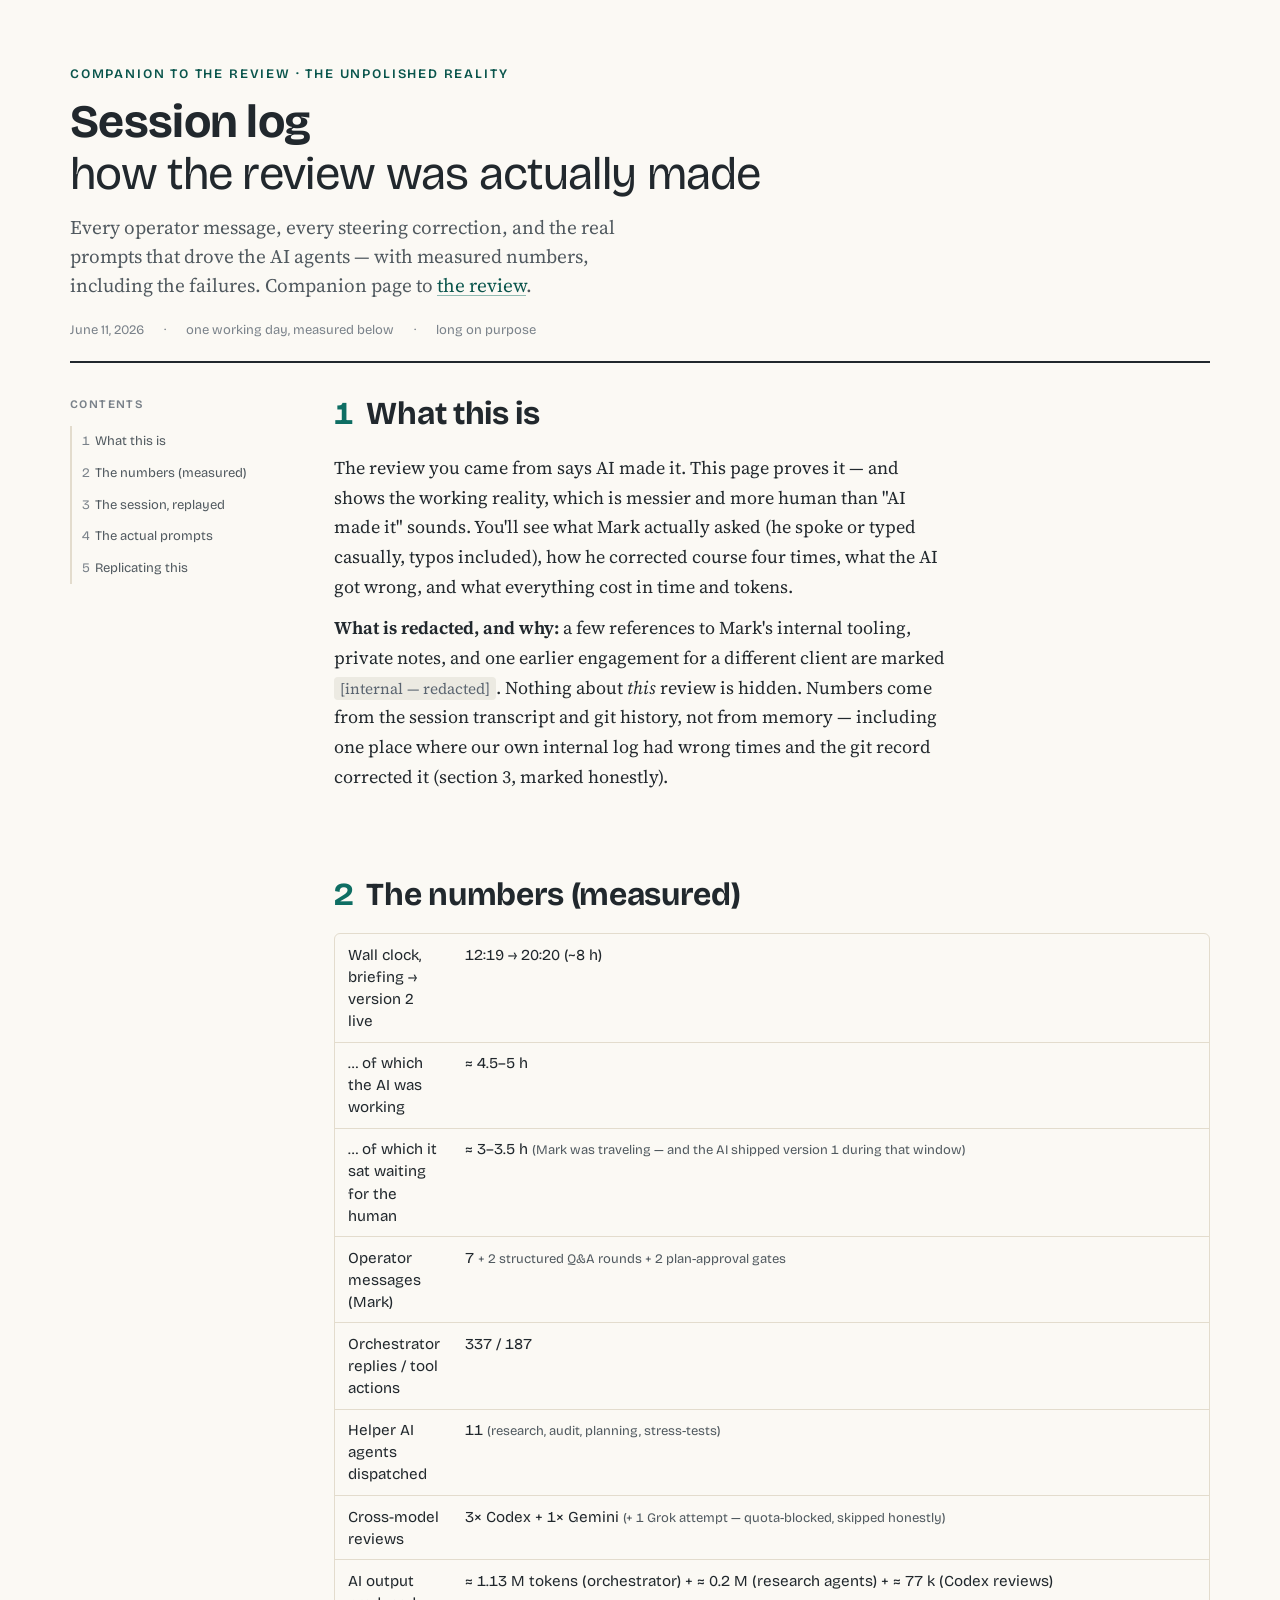
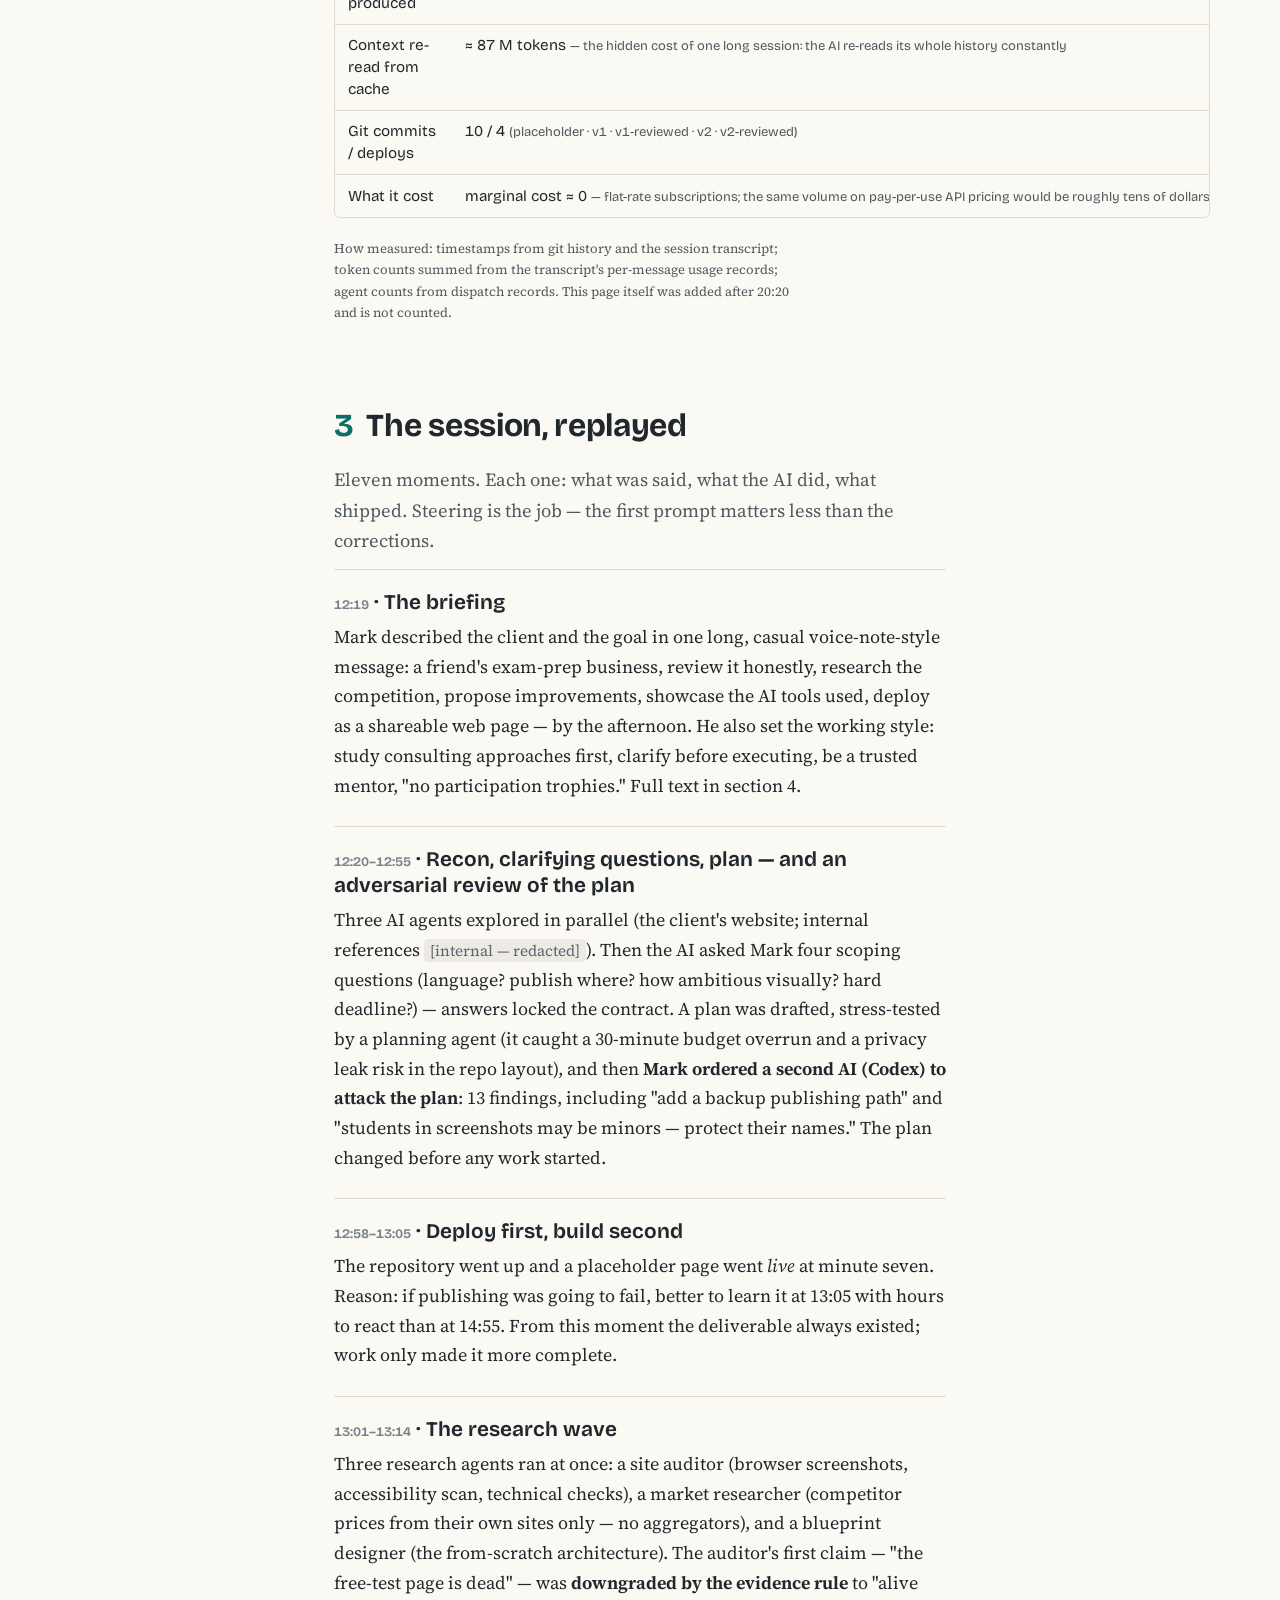
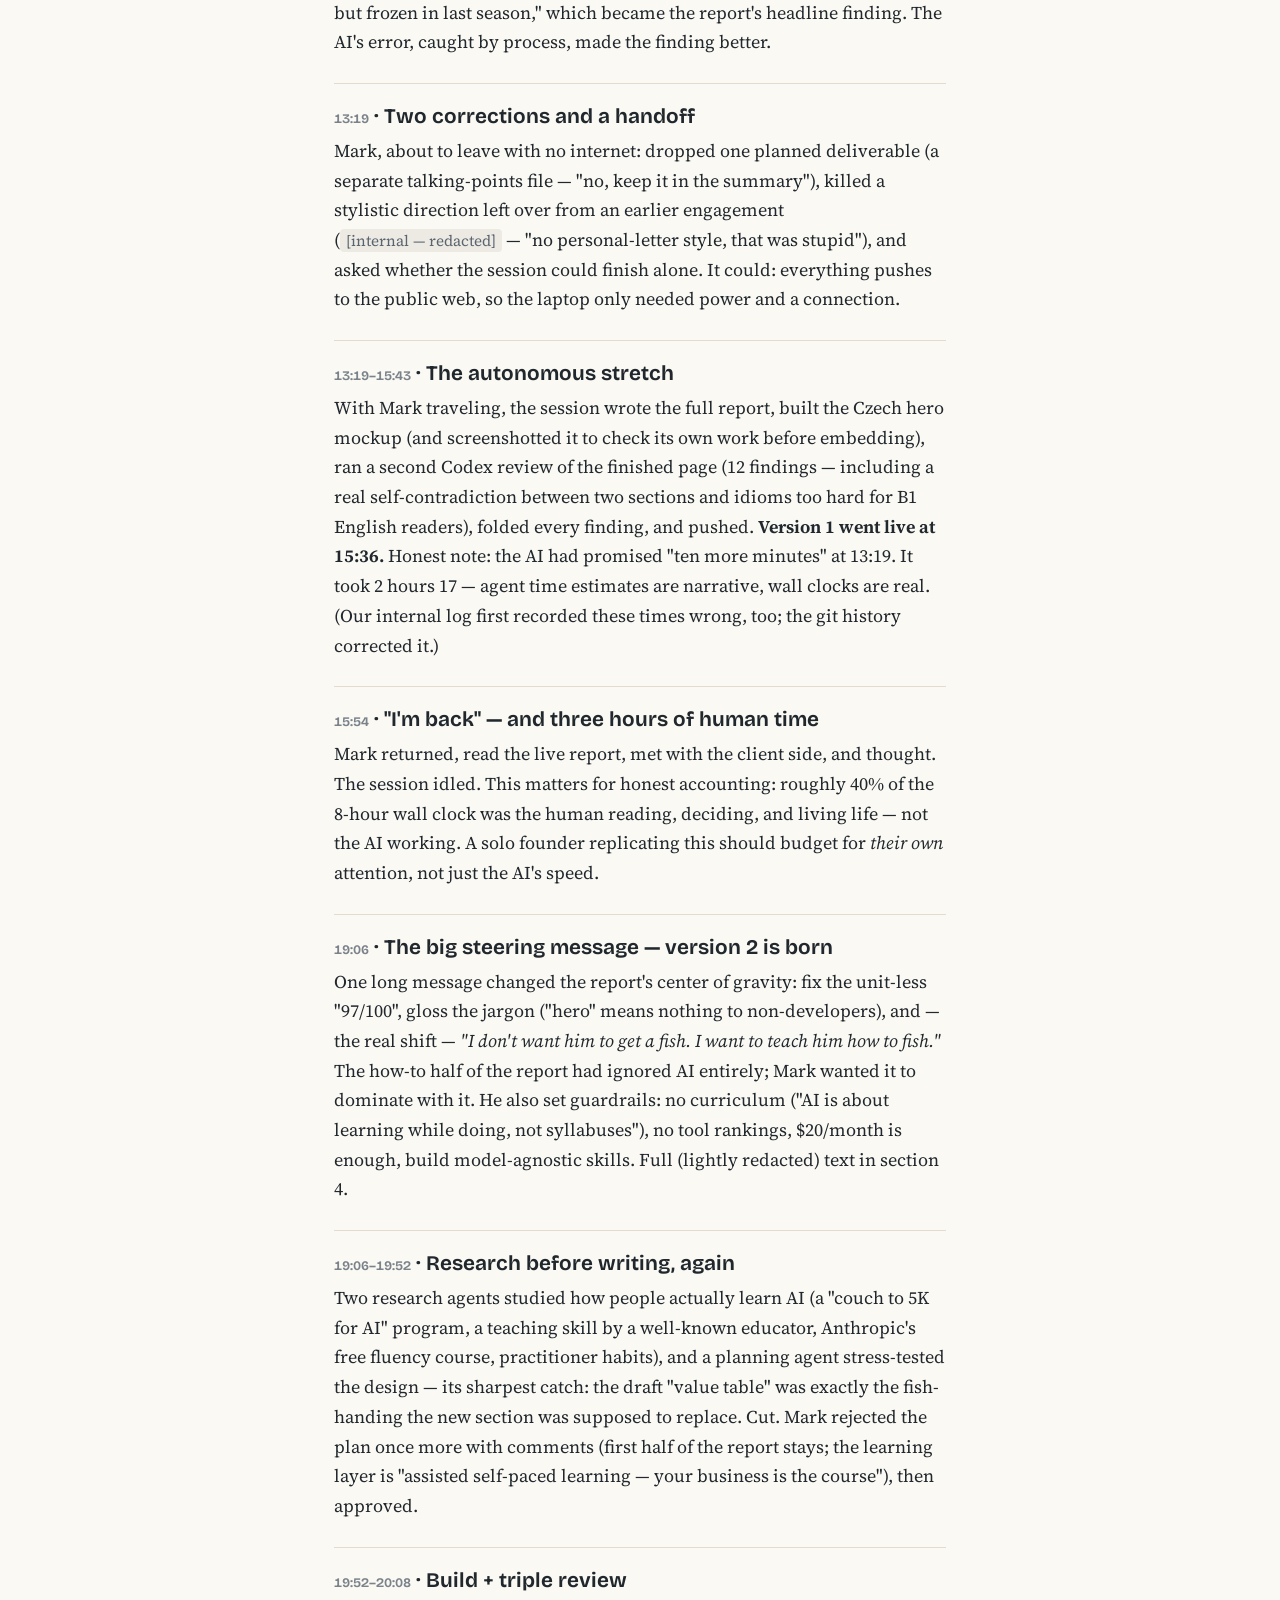
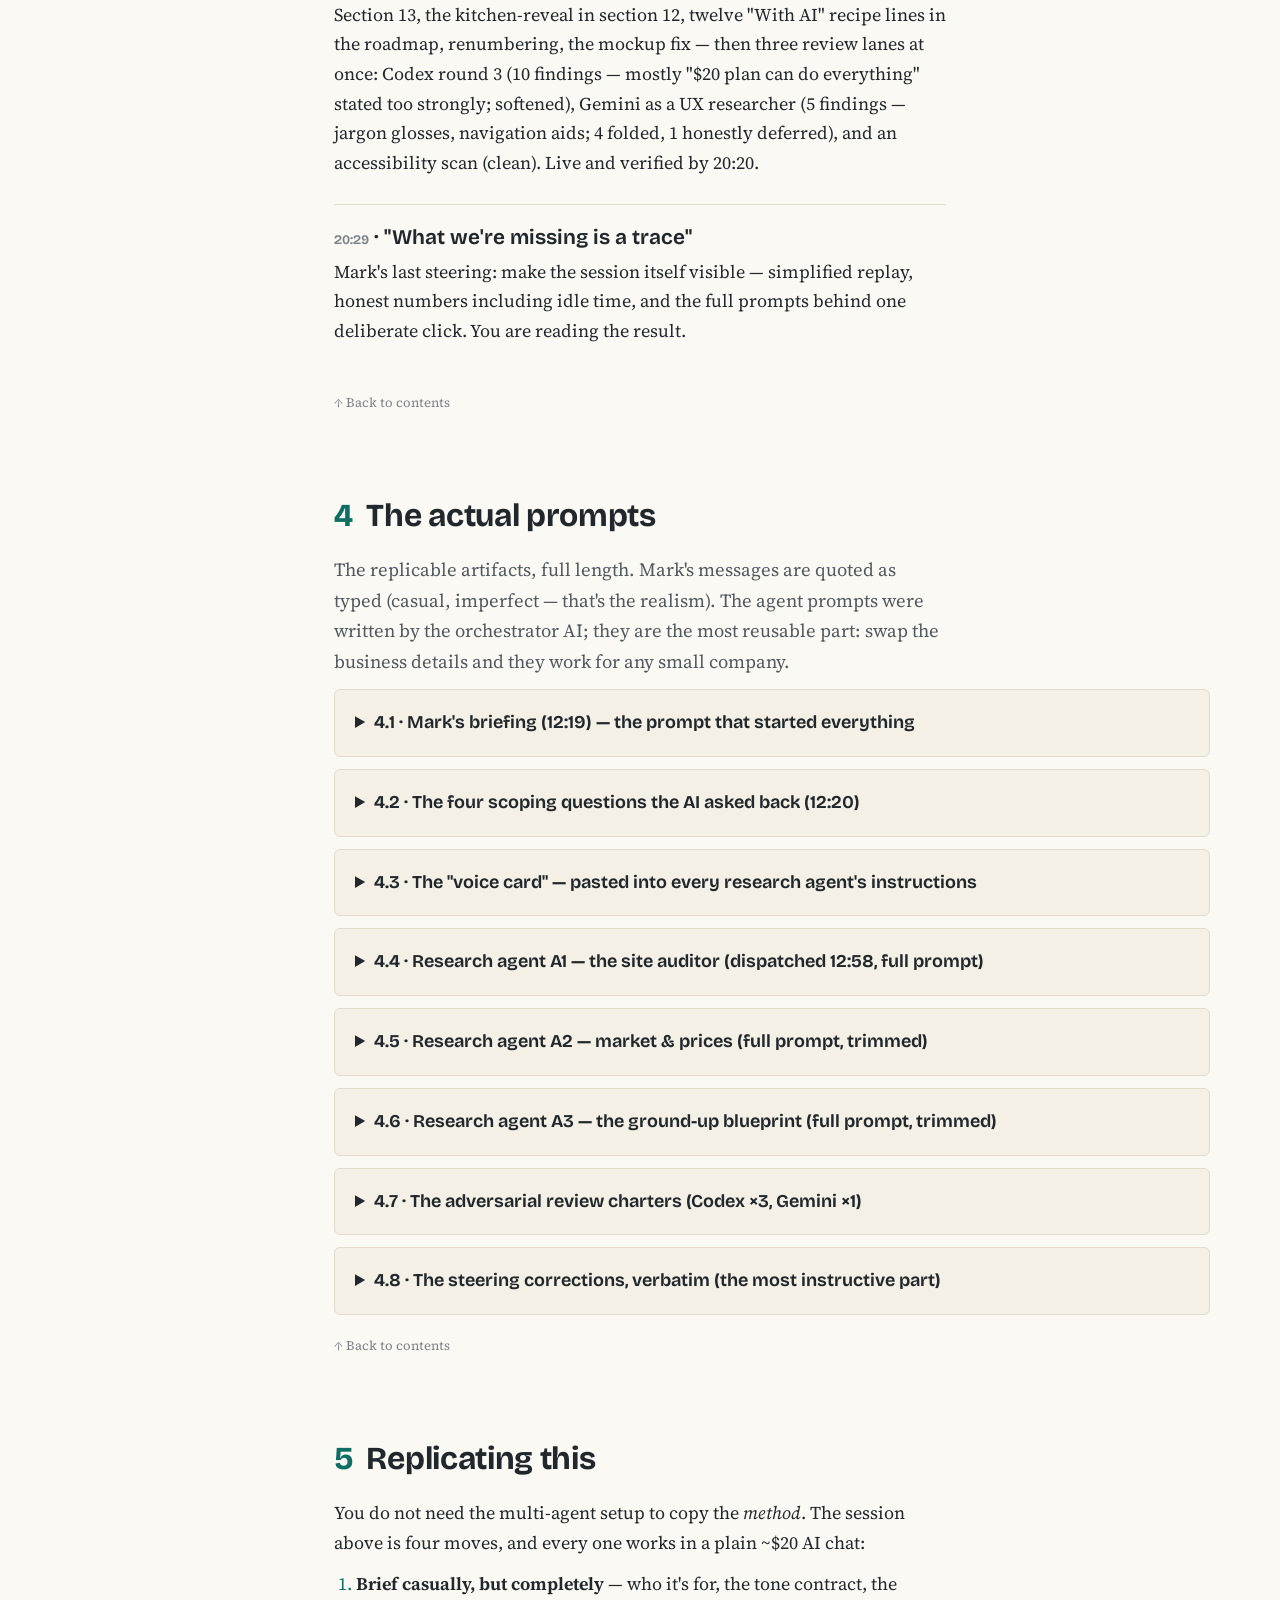
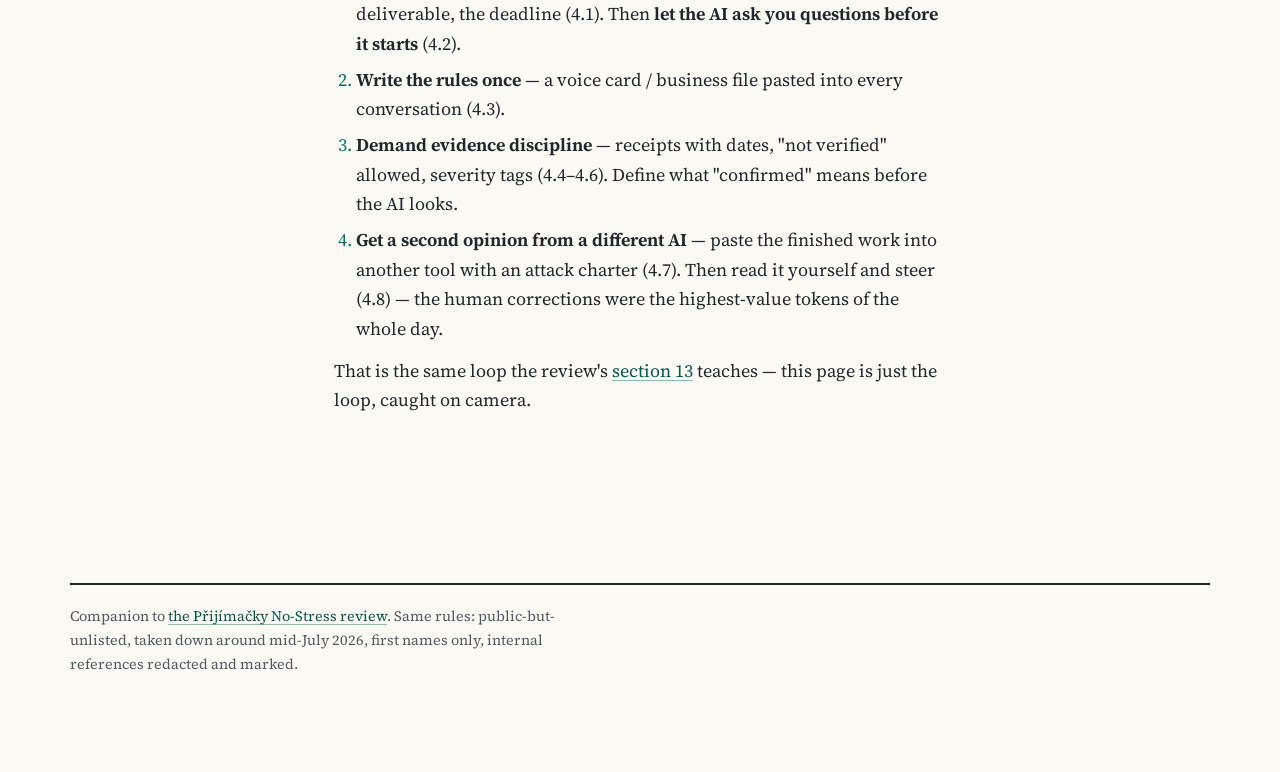
==== session-log.html @ 61187145 "session trace: two-layer replay — §12 measured timeline + intent-gated full prompt log (session-log." ====
<!doctype html>
<html lang="en">
<head>
  <meta charset="utf-8">
  <meta name="viewport" content="width=device-width, initial-scale=1">
  <meta name="robots" content="noindex, nofollow">
  <meta name="description" content="The full session log behind the Přijímačky No-Stress review — every prompt, every correction, with honest numbers.">
  <title>Session log — how the review was actually made</title>
  <link rel="preconnect" href="https://fonts.googleapis.com">
  <link rel="preconnect" href="https://fonts.gstatic.com" crossorigin>
  <link href="https://fonts.googleapis.com/css2?family=Bricolage+Grotesque:opsz,wght@12..96,400;12..96,600;12..96,700&family=Source+Serif+4:ital,opsz,wght@0,8..60,400;0,8..60,600;1,8..60,400&display=swap" rel="stylesheet">
  <link rel="stylesheet" href="styles.css">
  <style>
    .prompt-block {
      background: var(--paper-raise); border: 1px solid var(--line); border-radius: var(--radius);
      padding: var(--s-2) var(--s-3); margin: var(--s-2) 0; font-size: 0.95rem; line-height: 1.55;
      white-space: pre-wrap; font-family: ui-monospace, "SF Mono", Menlo, monospace; font-size: 0.82rem;
      overflow-x: auto;
    }
    .said { border-left: 3px solid var(--amber); background: var(--amber-wash); padding: var(--s-2) var(--s-3); border-radius: 0 var(--radius) var(--radius) 0; margin: var(--s-2) 0; max-width: var(--measure); }
    .said .who { font-family: "Bricolage Grotesque", system-ui, sans-serif; font-size: 0.72rem; font-weight: 700; letter-spacing: 0.08em; text-transform: uppercase; color: var(--amber); }
    .redacted { background: var(--sev3-wash); color: var(--sev3); padding: 0.05em 0.4em; border-radius: 4px; font-size: 0.85em; white-space: nowrap; }
    .ts { font-variant-numeric: tabular-nums; color: var(--ink-faint); font-family: "Bricolage Grotesque", system-ui, sans-serif; font-size: 0.82rem; }
  </style>
</head>
<body>
<a class="skip-link" href="#numbers">Skip to the numbers</a>

<div class="page" id="page-top">

  <header class="report-header">
    <p class="eyebrow">Companion to the review · the unpolished reality</p>
    <h1>Session log<br><span style="font-weight:400">how the review was actually made</span></h1>
    <p class="subtitle">Every operator message, every steering correction, and the real prompts that drove the AI agents — with measured numbers, including the failures. Companion page to <a href="index.html">the review</a>.</p>
    <div class="meta">
      <span>June 11, 2026</span>
      <span>·</span>
      <span>one working day, measured below</span>
      <span>·</span>
      <span>long on purpose</span>
    </div>
  </header>

  <div class="toc-wrap">
    <nav class="toc toc-desktop" aria-label="Contents">
      <p class="toc-title">Contents</p>
      <ol>
        <li><a href="#about"><span class="toc-num">1</span>What this is</a></li>
        <li><a href="#numbers"><span class="toc-num">2</span>The numbers (measured)</a></li>
        <li><a href="#replay"><span class="toc-num">3</span>The session, replayed</a></li>
        <li><a href="#prompts"><span class="toc-num">4</span>The actual prompts</a></li>
        <li><a href="#replicate"><span class="toc-num">5</span>Replicating this</a></li>
      </ol>
    </nav>
    <details class="toc-mobile">
      <summary>Contents</summary>
      <nav class="toc" aria-label="Contents (mobile)">
        <ol>
          <li><a href="#about"><span class="toc-num">1</span>What this is</a></li>
          <li><a href="#numbers"><span class="toc-num">2</span>The numbers (measured)</a></li>
          <li><a href="#replay"><span class="toc-num">3</span>The session, replayed</a></li>
          <li><a href="#prompts"><span class="toc-num">4</span>The actual prompts</a></li>
          <li><a href="#replicate"><span class="toc-num">5</span>Replicating this</a></li>
        </ol>
      </nav>
    </details>
  </div>

  <main id="main">

    <section id="about" aria-labelledby="about-h">
      <h2 id="about-h"><span class="secnum">1</span>What this is</h2>
      <p>The review you came from says AI made it. This page proves it — and shows the working reality, which is messier and more human than "AI made it" sounds. You'll see what Mark actually asked (he spoke or typed casually, typos included), how he corrected course four times, what the AI got wrong, and what everything cost in time and tokens.</p>
      <p><strong>What is redacted, and why:</strong> a few references to Mark's internal tooling, private notes, and one earlier engagement for a different client are marked <span class="redacted">[internal — redacted]</span>. Nothing about <em>this</em> review is hidden. Numbers come from the session transcript and git history, not from memory — including one place where our own internal log had wrong times and the git record corrected it (section 3, marked honestly).</p>
    </section>

    <section id="numbers" aria-labelledby="numbers-h">
      <h2 id="numbers-h"><span class="secnum">2</span>The numbers (measured)</h2>
      <div class="table-wrap">
        <table>
          <tbody>
            <tr><td>Wall clock, briefing → version 2 live</td><td class="num">12:19 → 20:20 (~8 h)</td></tr>
            <tr><td>… of which the AI was working</td><td class="num">≈ 4.5–5 h</td></tr>
            <tr><td>… of which it sat waiting for the human</td><td class="num">≈ 3–3.5 h <span class="small">(Mark was traveling — and the AI shipped version 1 during that window)</span></td></tr>
            <tr><td>Operator messages (Mark)</td><td class="num">7 <span class="small">+ 2 structured Q&amp;A rounds + 2 plan-approval gates</span></td></tr>
            <tr><td>Orchestrator replies / tool actions</td><td class="num">337 / 187</td></tr>
            <tr><td>Helper AI agents dispatched</td><td class="num">11 <span class="small">(research, audit, planning, stress-tests)</span></td></tr>
            <tr><td>Cross-model reviews</td><td class="num">3× Codex + 1× Gemini <span class="small">(+ 1 Grok attempt — quota-blocked, skipped honestly)</span></td></tr>
            <tr><td>AI output produced</td><td class="num">≈ 1.13 M tokens (orchestrator) + ≈ 0.2 M (research agents) + ≈ 77 k (Codex reviews)</td></tr>
            <tr><td>Context re-read from cache</td><td class="num">≈ 87 M tokens <span class="small">— the hidden cost of one long session: the AI re-reads its whole history constantly</span></td></tr>
            <tr><td>Git commits / deploys</td><td class="num">10 / 4 <span class="small">(placeholder · v1 · v1-reviewed · v2 · v2-reviewed)</span></td></tr>
            <tr><td>What it cost</td><td class="num">marginal cost ≈ 0 <span class="small">— flat-rate subscriptions; the same volume on pay-per-use API pricing would be roughly tens of dollars <span class="chip chip-inferred">Inferred</span></span></td></tr>
          </tbody>
        </table>
      </div>
      <p class="small">How measured: timestamps from git history and the session transcript; token counts summed from the transcript's per-message usage records; agent counts from dispatch records. This page itself was added after 20:20 and is not counted.</p>
    </section>

    <section id="replay" aria-labelledby="replay-h">
      <h2 id="replay-h"><span class="secnum">3</span>The session, replayed</h2>
      <p class="section-intro">Eleven moments. Each one: what was said, what the AI did, what shipped. Steering is the job — the first prompt matters less than the corrections.</p>

      <div class="finding">
        <div class="finding-head"><h3><span class="ts">12:19</span> · The briefing</h3></div>
        <p>Mark described the client and the goal in one long, casual voice-note-style message: a friend's exam-prep business, review it honestly, research the competition, propose improvements, showcase the AI tools used, deploy as a shareable web page — by the afternoon. He also set the working style: study consulting approaches first, clarify before executing, be a trusted mentor, "no participation trophies." Full text in section 4.</p>
      </div>

      <div class="finding">
        <div class="finding-head"><h3><span class="ts">12:20–12:55</span> · Recon, clarifying questions, plan — and an adversarial review of the plan</h3></div>
        <p>Three AI agents explored in parallel (the client's website; internal references <span class="redacted">[internal — redacted]</span>). Then the AI asked Mark four scoping questions (language? publish where? how ambitious visually? hard deadline?) — answers locked the contract. A plan was drafted, stress-tested by a planning agent (it caught a 30-minute budget overrun and a privacy leak risk in the repo layout), and then <strong>Mark ordered a second AI (Codex) to attack the plan</strong>: 13 findings, including "add a backup publishing path" and "students in screenshots may be minors — protect their names." The plan changed before any work started.</p>
      </div>

      <div class="finding">
        <div class="finding-head"><h3><span class="ts">12:58–13:05</span> · Deploy first, build second</h3></div>
        <p>The repository went up and a placeholder page went <em>live</em> at minute seven. Reason: if publishing was going to fail, better to learn it at 13:05 with hours to react than at 14:55. From this moment the deliverable always existed; work only made it more complete.</p>
      </div>

      <div class="finding">
        <div class="finding-head"><h3><span class="ts">13:01–13:14</span> · The research wave</h3></div>
        <p>Three research agents ran at once: a site auditor (browser screenshots, accessibility scan, technical checks), a market researcher (competitor prices from their own sites only — no aggregators), and a blueprint designer (the from-scratch architecture). The auditor's first claim — "the free-test page is dead" — was <strong>downgraded by the evidence rule</strong> to "alive but frozen in last season," which became the report's headline finding. The AI's error, caught by process, made the finding better.</p>
      </div>

      <div class="finding">
        <div class="finding-head"><h3><span class="ts">13:19</span> · Two corrections and a handoff</h3></div>
        <p>Mark, about to leave with no internet: dropped one planned deliverable (a separate talking-points file — "no, keep it in the summary"), killed a stylistic direction left over from an earlier engagement (<span class="redacted">[internal — redacted]</span> — "no personal-letter style, that was stupid"), and asked whether the session could finish alone. It could: everything pushes to the public web, so the laptop only needed power and a connection.</p>
      </div>

      <div class="finding">
        <div class="finding-head"><h3><span class="ts">13:19–15:43</span> · The autonomous stretch</h3></div>
        <p>With Mark traveling, the session wrote the full report, built the Czech hero mockup (and screenshotted it to check its own work before embedding), ran a second Codex review of the finished page (12 findings — including a real self-contradiction between two sections and idioms too hard for B1 English readers), folded every finding, and pushed. <strong>Version 1 went live at 15:36.</strong> Honest note: the AI had promised "ten more minutes" at 13:19. It took 2 hours 17 — agent time estimates are narrative, wall clocks are real. (Our internal log first recorded these times wrong, too; the git history corrected it.)</p>
      </div>

      <div class="finding">
        <div class="finding-head"><h3><span class="ts">15:54</span> · "I'm back" — and three hours of human time</h3></div>
        <p>Mark returned, read the live report, met with the client side, and thought. The session idled. This matters for honest accounting: roughly 40% of the 8-hour wall clock was the human reading, deciding, and living life — not the AI working. A solo founder replicating this should budget for <em>their own</em> attention, not just the AI's speed.</p>
      </div>

      <div class="finding">
        <div class="finding-head"><h3><span class="ts">19:06</span> · The big steering message — version 2 is born</h3></div>
        <p>One long message changed the report's center of gravity: fix the unit-less "97/100", gloss the jargon ("hero" means nothing to non-developers), and — the real shift — <em>"I don't want him to get a fish. I want to teach him how to fish."</em> The how-to half of the report had ignored AI entirely; Mark wanted it to dominate with it. He also set guardrails: no curriculum ("AI is about learning while doing, not syllabuses"), no tool rankings, $20/month is enough, build model-agnostic skills. Full (lightly redacted) text in section 4.</p>
      </div>

      <div class="finding">
        <div class="finding-head"><h3><span class="ts">19:06–19:52</span> · Research before writing, again</h3></div>
        <p>Two research agents studied how people actually learn AI (a "couch to 5K for AI" program, a teaching skill by a well-known educator, Anthropic's free fluency course, practitioner habits), and a planning agent stress-tested the design — its sharpest catch: the draft "value table" was exactly the fish-handing the new section was supposed to replace. Cut. Mark rejected the plan once more with comments (first half of the report stays; the learning layer is "assisted self-paced learning — your business is the course"), then approved.</p>
      </div>

      <div class="finding">
        <div class="finding-head"><h3><span class="ts">19:52–20:08</span> · Build + triple review</h3></div>
        <p>Section 13, the kitchen-reveal in section 12, twelve "With AI" recipe lines in the roadmap, renumbering, the mockup fix — then three review lanes at once: Codex round 3 (10 findings — mostly "$20 plan can do everything" stated too strongly; softened), Gemini as a UX researcher (5 findings — jargon glosses, navigation aids; 4 folded, 1 honestly deferred), and an accessibility scan (clean). Live and verified by 20:20.</p>
      </div>

      <div class="finding">
        <div class="finding-head"><h3><span class="ts">20:29</span> · "What we're missing is a trace"</h3></div>
        <p>Mark's last steering: make the session itself visible — simplified replay, honest numbers including idle time, and the full prompts behind one deliberate click. You are reading the result.</p>
      </div>
      <p class="toc-return"><a href="#page-top">↑ Back to contents</a></p>
    </section>

    <section id="prompts" aria-labelledby="prompts-h">
      <h2 id="prompts-h"><span class="secnum">4</span>The actual prompts</h2>
      <p class="section-intro">The replicable artifacts, full length. Mark's messages are quoted as typed (casual, imperfect — that's the realism). The agent prompts were written by the orchestrator AI; they are the most reusable part: swap the business details and they work for any small company.</p>

      <details class="appendix">
        <summary>4.1 · Mark's briefing (12:19) — the prompt that started everything</summary>
        <div class="said"><p class="who">Mark said (abridged only where marked)</p>
        <p>"I have a new project-client: my friend is running a little website in a small town in the Czech Republic. He is a 19-year-old just finishing his high school, and he started this little business of preparing students in his local town for the test exams for the high schools. […] He shared with me a website, and I want to review it, try to understand the business, try to understand the competition, and think about suggestions for improvement. I definitely have suggestions for improvement on the UX and UI side […] give it some consolidated design style guide, and basically elevate the whole interface experience without being super flashy or anything that's not necessary. We also need to be appropriate and truly honestly representing him himself and his business […] What I want from you is to start in some logical, structured fashion. Help me think through how we set up a plan. I think at first we should research some consulting concepts, small business consulting or literally startup consulting concepts […] I'm going to be meeting him in a few hours in the afternoon, and I want to have a little brief. […] We want to be encouraging. Remember, it's a very young entrepreneur starting his business, still a student at high school. We don't want to be just giving participation trophies either. We want to be like a trusted mentor for him […] Alongside, we're also going to document what kind of steps we have taken, what kind of tools we have used, and why. […] Maybe the very best start would be to start with a Q&amp;A session […] to just clarify what we're trying to do and why, and what's in scope and out of scope. […] The output should be a little report that we will upload in HTML form […] deploy it on a Github pages so that we can very easily share it." <span class="redacted">[references to internal tools and an earlier engagement removed]</span></p></div>
        <p class="small">Notice what makes this brief work despite the casual style: who the client is, the honest-mentor tone contract, the deliverable format, the deadline, and permission to structure the approach. Content beats polish.</p>
      </details>

      <details class="appendix">
        <summary>4.2 · The four scoping questions the AI asked back (12:20)</summary>
        <ul>
          <li><strong>Language?</strong> → English, simple (B1–B2), Czech terms in brackets — "Ondra and Šimon speak English and need to practice it."</li>
          <li><strong>Publish when/where?</strong> → Public link before the meeting, neutral repo name, search engines told not to index, ~30-day takedown.</li>
          <li><strong>Visual ambition?</strong> → Everything: audit + style guide + hero mockup + a ground-up "design it from scratch" blueprint.</li>
          <li><strong>Hard deadline?</strong> → Link in hand by ~15:00.</li>
        </ul>
        <p class="small">Four questions, four binding answers. This ten-minute exchange prevented hours of building the wrong thing — it was the highest-leverage step of the day.</p>
      </details>

      <details class="appendix">
        <summary>4.3 · The "voice card" — pasted into every research agent's instructions</summary>
        <div class="prompt-block">VOICE CARD (binding): simple English (B1-B2), short sentences. Czech terms in
brackets with correct diacritics on first use. Tag every claim [Observed]
(verified today, with URL + time) or [Inferred] (reasoned, say from what).
Every number/fact needs a receipt: URL + short quote + as-of timestamp.
First names only (Ondra, Šimon) — never surnames.</div>
        <p class="small">This is a context harness in five lines — the same idea as the "business file" the review recommends in its section 13. Write the rules once, paste them everywhere, and every helper produces compatible work.</p>
      </details>

      <details class="appendix">
        <summary>4.4 · Research agent A1 — the site auditor (dispatched 12:58, full prompt)</summary>
        <div class="prompt-block">You are A1, the site-audit probe for a same-day consulting review of
https://prijimackynostress.cz/ — a Czech website where two 19-year-old students
(Ondra, Šimon) sell mock entrance-exam sessions (přijímačky nanečisto) and
tutoring (doučování) for 9th-graders in Dobříš, CZ. Your findings feed a
published report, so evidence discipline is absolute.

HARD DEADLINE: return within 35 minutes. If incomplete, return partials
explicitly tagged NOT VERIFIED rather than miss the window. Your final message
is structured data for a synthesizer, not prose for a human.

[VOICE CARD — see 4.3]

## Task 1 — FIRST ACTION: /testzdarma verification (evidence-level rule)
Earlier recon got a 404 on …/testzdarma/ — possibly a broken primary lead-gen
funnel, possibly a fetch artifact. Verdict "CONFIRMED BROKEN" requires ALL of:
(a) the actual nav link href from the homepage HTML traced to its real target,
(b) direct URL fetch of that target, (c) www and non-www variants, (d) with and
without trailing slash, (e) checked at desktop AND mobile viewport, each with
HTTP status codes recorded + timestamps. Anything less → verdict "FRAGILE
FUNNEL" (works but no monitoring / unclear path — describe exactly what you
saw). Record the precise evidence chain — this is the report's potential
headline finding.

## Task 2 — Screenshots (≤8 files total)
[tooling chain: real browser first, escalate after ONE failed attempt, never
retry-loop] Hygiene (binding): fresh browser context (no cookies); dismiss
cookie banners before shooting; note any student names visible in testimonials
(likely minors — flag them so the synthesizer can exclude before publication).

## Task 3 — Audit (grouped findings, ≤150 lines total output)
Groups: SEO/discoverability · Technical · Copy/content · Trust signals ·
UX/navigation. For each finding: one-line what, one-line why-it-matters for
THIS business (parents of 14-15-year-olds choosing exam prep), evidence tag +
receipt, severity (P1 blocks customers / P2 friction / P3 polish). Check
specifically: page titles + meta descriptions per page, H1 structure,
schema.org presence, mobile rendering, page weight, CTA paths from homepage to
purchase, pricing discoverability, testimonial anonymity, Gmail vs domain
email, OG tags, 404 behavior, HTTPS, console errors.

## Output schema (exactly this structure)
### TESTZDARMA VERDICT … ### SCREENSHOT MANIFEST … ### FINDINGS …
### TOP 5 … ### NOT VERIFIED …</div>
        <p class="small">The two ideas worth stealing: the <strong>evidence-level rule</strong> (define what "confirmed" requires <em>before</em> the agent looks) and "partials tagged NOT VERIFIED beat missing the window."</p>
      </details>

      <details class="appendix">
        <summary>4.5 · Research agent A2 — market &amp; prices (full prompt, trimmed)</summary>
        <div class="prompt-block">You are A2, the competitive+pricing probe … HARD DEADLINE: 35 minutes …

PRICE SOURCE RULE (binding): a price may ONLY be cited from the competitor's
OWN website/checkout fetched today — never from aggregators, articles, or
memory. If not findable on their own site: write "price not public".
Normalize: state price per session vs per course (with duration). Mark
promotional prices as such.

## Task 1 — National competitor table (cap 8 rows) …
## Task 2 — Local landscape (HARD TIME-BOX: 10 minutes, then stop)
…"LOCAL LANDSCAPE: thin/unmapped" is an acceptable honest answer — do not pad.
## Task 3 — Exam-market context: official exam dates from cermat.cz ONLY …
## Task 4 — Positioning gap (3-5 bullets) grounded in the table …</div>
        <p class="small">"Unmapped is an acceptable answer — do not pad" is the anti-hallucination sentence. Give every research agent permission to come back empty-handed, or it will invent.</p>
      </details>

      <details class="appendix">
        <summary>4.6 · Research agent A3 — the ground-up blueprint (full prompt, trimmed)</summary>
        <div class="prompt-block">You are A3, the ground-up blueprint designer … Your deliverable: the report's
centerpiece — "if we designed this site from scratch, what is the simplest,
most logical architecture" — optimized for SEO/marketing and customer
acquisition, while staying simple enough for TWO STUDENTS to maintain.
SIMPLICITY IS THE GRADED DELIVERABLE.

BINDING FRAME — open with this and mean it: "No rebuild needed now." The
blueprint is the target picture for when they outgrow the current site; the
first moves are quick wins INSIDE WordPress/Elementor. A rebuild-first
implication is a failure mode of this deliverable.

Required sections: 1. NO REBUILD NEEDED NOW (≤6 lines) · 2. SITEMAP (≤8 pages,
each: job-to-be-done | target Czech keyword | one CTA) · 3. MODULES &amp; SEAMS
(≤8 reusable blocks) · 4. ACQUISITION FUNNEL (+ the seasonal clock) ·
5. PLATFORM STANCE (honest stay-vs-rebuild, "stay" is acceptable) ·
6. THREE CZECH HERO HOOKS · 7. WHAT I'D MEASURE (≤5 lines)</div>
        <p class="small">Note the guardrails: hard caps on everything, an explicit failure mode named in advance, and "simplicity is the graded deliverable." Agents optimize what you grade.</p>
      </details>

      <details class="appendix">
        <summary>4.7 · The adversarial review charters (Codex ×3, Gemini ×1)</summary>
        <p><strong>Codex, plan review (12:35):</strong></p>
        <div class="prompt-block">You are an adversarial technical reviewer. Review the plan below for
implementation feasibility, untested assumptions, security risks, and
dependency concerns. Find at least 3 serious problems. Also propose better
approaches where you see them. … Judge feasibility of the pipeline mechanics
(publishing, screenshot tooling, timing math, privacy/leak vectors, review
gates, fallbacks), the realism of the schedule, and the soundness of the
report content plan.</div>
        <p><strong>Codex, finished-report review (15:30, round 2):</strong></p>
        <div class="prompt-block">You are an adversarial reviewer of a CLIENT-FACING consulting report … Find
problems BEFORE the client does. Review charter, in priority order:
1. FACTUAL OVERCLAIMS: any claim stated more strongly than its evidence tag
   supports; any number without a source; any internal contradiction.
2. TONE FAILURES: anything condescending, harsh, mocking, or sycophantic.
3. SIMPLE-ENGLISH violations a Czech B1-B2 reader would stumble on.
4. CZECH LANGUAGE: wrong diacritics or grammar in the bracketed terms.
5. PRIVACY: any full surname of a private person.
6. STRUCTURE: broken internal references.
Severity: P1 = must fix before the client sees it …</div>
        <p><strong>Gemini, "Chief UXR" review (20:02):</strong></p>
        <div class="prompt-block">You are 'Chief UXR' — a UX-research reviewer … readers: two 19-year-old Czech
founders with B1-B2 English + their parents/partners skimming. Your charter —
UX research, not visual nitpicking: 1. AUDIENCE FIT: where would a B1 reader
lose the thread or feel lectured? 2. READING FLOW at 15 sections: where does
attention die? 3. COMPREHENSION TRAPS: jargon without gloss, tables that fail
on a phone. Max 5 findings, each citing a concrete element. If you cannot name
the element, drop the finding.</div>
        <p class="small">Three different reviewer personalities on purpose: feasibility attacker, claims attacker, reader advocate. Same-model review agrees with itself; different models and different charters catch different failures.</p>
      </details>

      <details class="appendix">
        <summary>4.8 · The steering corrections, verbatim (the most instructive part)</summary>
        <div class="said"><p class="who">13:19 — killing a format</p><p>"let's not do any 'personal letter' style anymore, that was stupid; no weird custom language tweaks or overly bending our thinking just to fit some format expectations" <span class="redacted">[reference to earlier engagement removed]</span></p></div>
        <div class="said"><p class="who">19:06 — the reframe (abridged)</p><p>"'97/100' — it has to say what units, what measure, people ask 'of what' […] You can't just say 'hero' and expect that Ondřej and others understand what hero is […] '12 How this report was made' — we need more meat in this — reveal more of our 'kitchen' — what were the prerequisites? can it be done with cheaper models? […] main advice for Ondra is supposed to be — not the schedule of what to do and when, but how to use AI to speedrun the iterations […] How do we help Ondřej become AI-native? […] I don't want him to get a fish. I want to teach him how to get the fish." <span class="redacted">[tool-preference opinions removed — the published principle is model-agnostic]</span></p></div>
        <div class="said"><p class="who">19:48 — rejecting the v2 plan, with reasons</p><p>"the first part is ok […] just that the practical plan and how-to so far entirely ignores any existence of AI […] tell him how to use AI to self-learn while doing; that's the best curriculum I've seen in practice so far, work on your own business with your own money on the line […] not a prescriptive 'single smart curriculum', that's pretentious […] let's call it 'assisted self-paced progressive learning', showing the ropes"</p></div>
        <p class="small">This is what "steering" means: not better prompts, but reading the output and reacting with judgment. The corrections carried more information than the briefing.</p>
      </details>
      <p class="toc-return"><a href="#page-top">↑ Back to contents</a></p>
    </section>

    <section id="replicate" aria-labelledby="replicate-h">
      <h2 id="replicate-h"><span class="secnum">5</span>Replicating this</h2>
      <p>You do not need the multi-agent setup to copy the <em>method</em>. The session above is four moves, and every one works in a plain ~$20 AI chat:</p>
      <ol>
        <li><strong>Brief casually, but completely</strong> — who it's for, the tone contract, the deliverable, the deadline (4.1). Then <strong>let the AI ask you questions before it starts</strong> (4.2).</li>
        <li><strong>Write the rules once</strong> — a voice card / business file pasted into every conversation (4.3).</li>
        <li><strong>Demand evidence discipline</strong> — receipts with dates, "not verified" allowed, severity tags (4.4–4.6). Define what "confirmed" means before the AI looks.</li>
        <li><strong>Get a second opinion from a different AI</strong> — paste the finished work into another tool with an attack charter (4.7). Then read it yourself and steer (4.8) — the human corrections were the highest-value tokens of the whole day.</li>
      </ol>
      <p>That is the same loop the review's <a href="index.html#diy">section 13</a> teaches — this page is just the loop, caught on camera.</p>
    </section>

  </main>

  <footer class="report-footer">
    <p>Companion to <a href="index.html">the Přijímačky No-Stress review</a>. Same rules: public-but-unlisted, taken down around mid-July 2026, first names only, internal references redacted and marked.</p>
  </footer>

</div>
</body>
</html>
---- styles.css ----
/* ============================================================
   Website & Business Review — Přijímačky No-Stress
   Greenfield design system. 2 families, calm palette, 65ch measure.
   ============================================================ */

:root {
  /* Tinted neutrals — never pure gray/black */
  --paper:        #FBF9F4;
  --paper-raise:  #F4F0E6;
  --ink:          #21282D;
  --ink-soft:     #50595F;
  --ink-faint:    #7A828A;
  --line:         #E3DCCD;
  --line-strong:  #C9C0AC;

  /* Brand-calm accent (the subject is "no stress") */
  --accent:       #0E6E63;   /* deep calm teal */
  --accent-ink:   #0A554C;
  --accent-wash:  #E4F0ED;

  /* Highlight + severity (muted, stamped) */
  --amber:        #9A5B12;
  --amber-wash:   #F6ECDC;
  --sev1:         #9C3434;   /* fix first */
  --sev1-wash:    #F4E4E1;
  --sev2:         #9A5B12;   /* real friction */
  --sev3:         #5A6470;   /* polish later */
  --sev3-wash:    #ECEAE2;

  /* Type scale (1.25 ratio on 18px body) */
  --t-small:  0.8125rem;
  --t-caption:0.9rem;
  --t-body:   1.125rem;
  --t-h3:     1.3rem;
  --t-h2:     clamp(1.55rem, 1.2rem + 1.4vw, 2rem);
  --t-h1:     clamp(2rem, 1.4rem + 2.6vw, 2.9rem);

  /* Spacing scale */
  --s-1: 0.375rem;
  --s-2: 0.75rem;
  --s-3: 1.25rem;
  --s-4: 2rem;
  --s-5: 3.25rem;
  --s-6: 5.25rem;

  --radius: 6px;
  --measure: 68ch;
}

/* ---------- Base ---------- */

* { box-sizing: border-box; }

html { scroll-behavior: smooth; }
@media (prefers-reduced-motion: reduce) {
  html { scroll-behavior: auto; }
  *, *::before, *::after { transition: none !important; animation: none !important; }
}

body {
  margin: 0;
  background: var(--paper);
  color: var(--ink);
  font-family: "Source Serif 4", Georgia, "Times New Roman", serif;
  font-size: var(--t-body);
  line-height: 1.65;
  -webkit-font-smoothing: antialiased;
  text-rendering: optimizeLegibility;
}

h1, h2, h3, h4, .toc, .chip, .tag, .meta, .eyebrow, table, figcaption, .btnish {
  font-family: "Bricolage Grotesque", "Avenir Next", "Segoe UI", system-ui, sans-serif;
}

h1 { font-size: var(--t-h1); line-height: 1.12; letter-spacing: -0.015em; margin: var(--s-2) 0 var(--s-2); font-weight: 700; }
h2 { font-size: var(--t-h2); line-height: 1.18; letter-spacing: -0.01em; margin: 0 0 var(--s-3); font-weight: 700; }
h3 { font-size: var(--t-h3); line-height: 1.25; margin: var(--s-4) 0 var(--s-2); font-weight: 650; }
h4 { font-size: 1.05rem; margin: var(--s-3) 0 var(--s-1); font-weight: 650; }

p, ul, ol { margin: 0 0 var(--s-2); max-width: var(--measure); }
ul, ol { padding-left: 1.4rem; }
li { margin-bottom: var(--s-1); }
li::marker { color: var(--accent); }

a { color: var(--accent-ink); text-decoration-color: color-mix(in srgb, var(--accent) 45%, transparent); text-underline-offset: 3px; transition: color 150ms ease-out, text-decoration-color 150ms ease-out; }
a:hover { color: var(--accent); text-decoration-color: var(--accent); }
a:focus-visible, button:focus-visible, summary:focus-visible { outline: 2px solid var(--accent); outline-offset: 3px; border-radius: 2px; }

strong { font-weight: 650; }
small, .small { font-size: var(--t-small); color: var(--ink-soft); }
hr { border: 0; border-top: 1px solid var(--line); margin: var(--s-5) 0; }
::selection { background: var(--accent-wash); }

/* Skip link */
.skip-link {
  position: absolute; left: -9999px; top: 0;
  background: var(--ink); color: var(--paper); padding: var(--s-1) var(--s-2);
  z-index: 100; border-radius: 0 0 var(--radius) var(--radius);
}
.skip-link:focus { left: var(--s-2); }

/* ---------- Page grid ---------- */

.page {
  display: grid;
  grid-template-columns: 1fr;
  gap: var(--s-4);
  max-width: 1180px;
  margin: 0 auto;
  padding: var(--s-4) var(--s-3) var(--s-6);
}

@media (min-width: 1080px) {
  .page { grid-template-columns: 232px minmax(0, 1fr); align-items: start; }
  .toc-wrap { position: sticky; top: var(--s-3); }
}

main { min-width: 0; }

/* ---------- Header ---------- */

.report-header { grid-column: 1 / -1; padding: var(--s-4) 0 var(--s-3); border-bottom: 2px solid var(--ink); }
.eyebrow {
  font-size: var(--t-small); font-weight: 600; letter-spacing: 0.14em; text-transform: uppercase;
  color: var(--accent-ink); margin: 0;
}
.subtitle { font-size: 1.2rem; color: var(--ink-soft); max-width: 56ch; margin: 0 0 var(--s-3); line-height: 1.5; }
.meta { display: flex; flex-wrap: wrap; gap: var(--s-1) var(--s-3); font-size: var(--t-small); color: var(--ink-faint); }
.meta span { white-space: nowrap; }

/* ---------- TOC ---------- */

.toc { font-size: var(--t-small); }
.toc-title { font-weight: 650; text-transform: uppercase; letter-spacing: 0.12em; color: var(--ink-faint); margin: 0 0 var(--s-2); font-size: 0.72rem; }
.toc ol { list-style: none; padding: 0; margin: 0; }
.toc li { margin: 0; }
.toc a {
  display: block; padding: 0.32rem 0.6rem; color: var(--ink-soft); text-decoration: none;
  border-left: 2px solid var(--line); transition: all 150ms ease-out;
}
.toc a:hover { color: var(--accent-ink); border-left-color: var(--accent); background: var(--accent-wash); }
.toc .toc-num { color: var(--ink-faint); font-variant-numeric: tabular-nums; margin-right: 0.45em; }

details.toc-mobile { border: 1px solid var(--line); border-radius: var(--radius); padding: var(--s-2); background: var(--paper-raise); }
details.toc-mobile summary { cursor: pointer; font-weight: 650; font-family: "Bricolage Grotesque", system-ui, sans-serif; }
@media (min-width: 1080px) { details.toc-mobile { display: none; } }
@media (max-width: 1079px) { .toc-wrap .toc-desktop { display: none; } }

/* ---------- Sections ---------- */

section { margin-bottom: var(--s-6); }
section > h2 .secnum { color: var(--accent); margin-right: 0.4em; font-variant-numeric: tabular-nums; }

.section-intro { font-size: 1.16rem; color: var(--ink-soft); }

/* ---------- Chips, tags, evidence ---------- */

.chip {
  display: inline-block; font-size: 0.72rem; font-weight: 650; letter-spacing: 0.06em;
  padding: 0.12rem 0.55rem; border-radius: 99px; vertical-align: 0.12em; white-space: nowrap;
}
.chip-observed { background: var(--accent-wash); color: var(--accent-ink); border: 1px solid color-mix(in srgb, var(--accent) 35%, transparent); }
.chip-inferred { background: transparent; color: var(--ink-soft); border: 1px dashed var(--line-strong); }

.tag {
  display: inline-block; font-size: 0.72rem; font-weight: 700; letter-spacing: 0.05em;
  padding: 0.14rem 0.55rem; border-radius: 4px; text-transform: uppercase; white-space: nowrap;
}
.tag-fix      { background: var(--sev1-wash); color: var(--sev1); }
.tag-friction { background: var(--amber-wash); color: var(--sev2); }
.tag-polish   { background: var(--sev3-wash); color: var(--sev3); }

.receipt { font-size: var(--t-small); color: var(--ink-faint); }
.receipt a { color: var(--ink-faint); }

/* ---------- Finding rows (no card grids — rules + rhythm) ---------- */

.finding { padding: var(--s-3) 0; border-top: 1px solid var(--line); max-width: var(--measure); }
.finding:last-child { border-bottom: 1px solid var(--line); }
.finding-head { display: flex; align-items: baseline; gap: var(--s-2); flex-wrap: wrap; margin-bottom: var(--s-1); }
.finding-head h3, .finding-head h4 { margin: 0; }
.finding p { margin-bottom: var(--s-1); }

/* Key callout — single accent block, used sparingly */
.callout {
  border-left: 3px solid var(--accent); background: var(--accent-wash);
  padding: var(--s-2) var(--s-3); border-radius: 0 var(--radius) var(--radius) 0;
  max-width: var(--measure); margin: var(--s-3) 0;
}
.callout.warn { border-left-color: var(--sev1); background: var(--sev1-wash); }
.callout p:last-child { margin-bottom: 0; }

/* ---------- Tables ---------- */

.table-wrap { overflow-x: auto; margin: var(--s-3) 0; border: 1px solid var(--line); border-radius: var(--radius); }
table { border-collapse: collapse; width: 100%; font-size: 0.95rem; line-height: 1.45; }
th, td { text-align: left; padding: 0.6rem 0.8rem; border-bottom: 1px solid var(--line); vertical-align: top; }
th { background: var(--paper-raise); font-weight: 650; font-size: 0.82rem; letter-spacing: 0.04em; text-transform: uppercase; color: var(--ink-soft); }
tbody tr:last-child td { border-bottom: 0; }
td.num, th.num { font-variant-numeric: tabular-nums; white-space: nowrap; }
tbody tr:hover { background: color-mix(in srgb, var(--paper-raise) 55%, transparent); }

/* ---------- Figures / screenshots ---------- */

figure { margin: var(--s-3) 0; max-width: 100%; }
figure img, figure iframe { width: 100%; height: auto; border: 1px solid var(--line-strong); border-radius: var(--radius); display: block; background: #fff; }
figcaption { font-size: var(--t-small); color: var(--ink-soft); margin-top: var(--s-1); }
figcaption .stamp { color: var(--ink-faint); }

.figure-pair { display: grid; gap: var(--s-3); }
@media (min-width: 760px) { .figure-pair { grid-template-columns: 1fr 1fr; } }

.hero-embed iframe { width: 100%; height: 540px; border: 1px solid var(--line-strong); border-radius: var(--radius); }

/* ---------- Style-guide swatches ---------- */

.swatches { display: flex; flex-wrap: wrap; gap: var(--s-2); margin: var(--s-2) 0 var(--s-3); padding: 0; list-style: none; }
.swatch { width: 132px; font-size: var(--t-small); }
.swatch .well { height: 56px; border-radius: var(--radius); border: 1px solid var(--line); margin-bottom: 0.35rem; }
.swatch code { font-size: 0.72rem; color: var(--ink-soft); }

code {
  font-family: ui-monospace, "SF Mono", Menlo, monospace;
  font-size: 0.85em; background: var(--paper-raise); border: 1px solid var(--line);
  padding: 0.08em 0.35em; border-radius: 4px;
}

/* ---------- Roadmap ---------- */

.roadmap-stage { margin-bottom: var(--s-4); }
.roadmap-stage > h3 { display: flex; align-items: center; gap: var(--s-2); }
.stage-pill {
  font-size: 0.72rem; font-weight: 700; letter-spacing: 0.08em; text-transform: uppercase;
  padding: 0.2rem 0.7rem; border-radius: 99px; background: var(--ink); color: var(--paper);
}
.stage-pill.next  { background: var(--accent); }
.stage-pill.later { background: var(--ink-faint); }
.effort { font-size: var(--t-small); color: var(--ink-faint); font-variant-numeric: tabular-nums; white-space: nowrap; }

/* ---------- With-AI recipe lines (roadmap) ---------- */

.withai {
  margin: 0.55rem 0 0;
  font-size: 0.9rem;
  color: var(--ink-soft);
  border-left: 2px solid var(--accent);
  background: color-mix(in srgb, var(--accent-wash) 45%, transparent);
  padding: 0.35rem 0.6rem;
  border-radius: 0 var(--radius) var(--radius) 0;
}
.withai strong { color: var(--accent-ink); font-weight: 650; }

.toc-return { font-size: var(--t-small); margin-top: var(--s-3); }
.toc-return a { color: var(--ink-faint); text-decoration: none; }
.toc-return a:hover { color: var(--accent-ink); }

/* ---------- Appendix ---------- */

details.appendix {
  border: 1px solid var(--line); border-radius: var(--radius);
  padding: var(--s-2) var(--s-3); margin-bottom: var(--s-2); background: var(--paper-raise);
}
details.appendix summary { cursor: pointer; font-weight: 650; font-family: "Bricolage Grotesque", system-ui, sans-serif; padding: var(--s-1) 0; }
details.appendix[open] summary { border-bottom: 1px solid var(--line); margin-bottom: var(--s-2); }

/* ---------- Footer ---------- */

.report-footer {
  grid-column: 1 / -1; border-top: 2px solid var(--ink);
  padding-top: var(--s-3); margin-top: var(--s-5);
  font-size: var(--t-caption); color: var(--ink-soft); max-width: none;
}
.report-footer p { max-width: var(--measure); }

/* ---------- Print ---------- */

@media print {
  .toc-wrap, .skip-link { display: none; }
  .page { grid-template-columns: 1fr; }
  details { open: true; }
  body { font-size: 11pt; }
  a { text-decoration: none; color: inherit; }
}
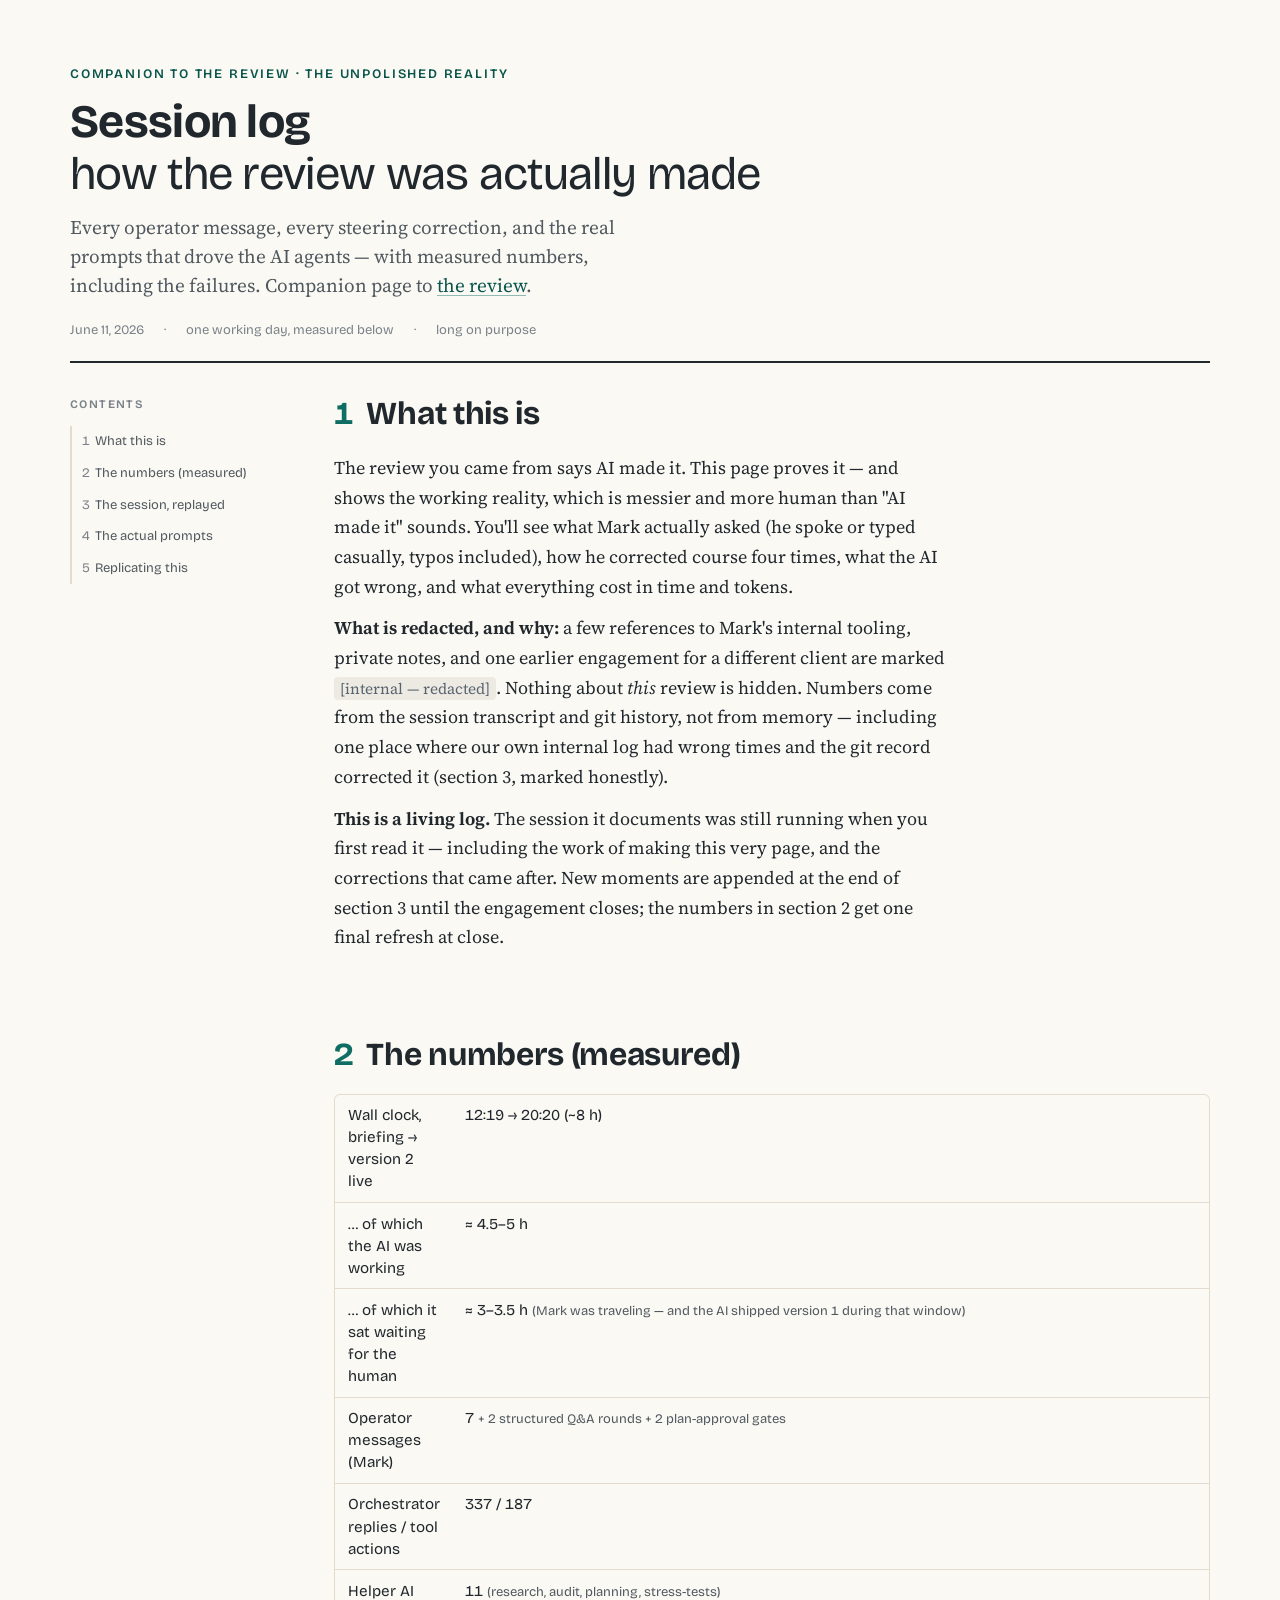
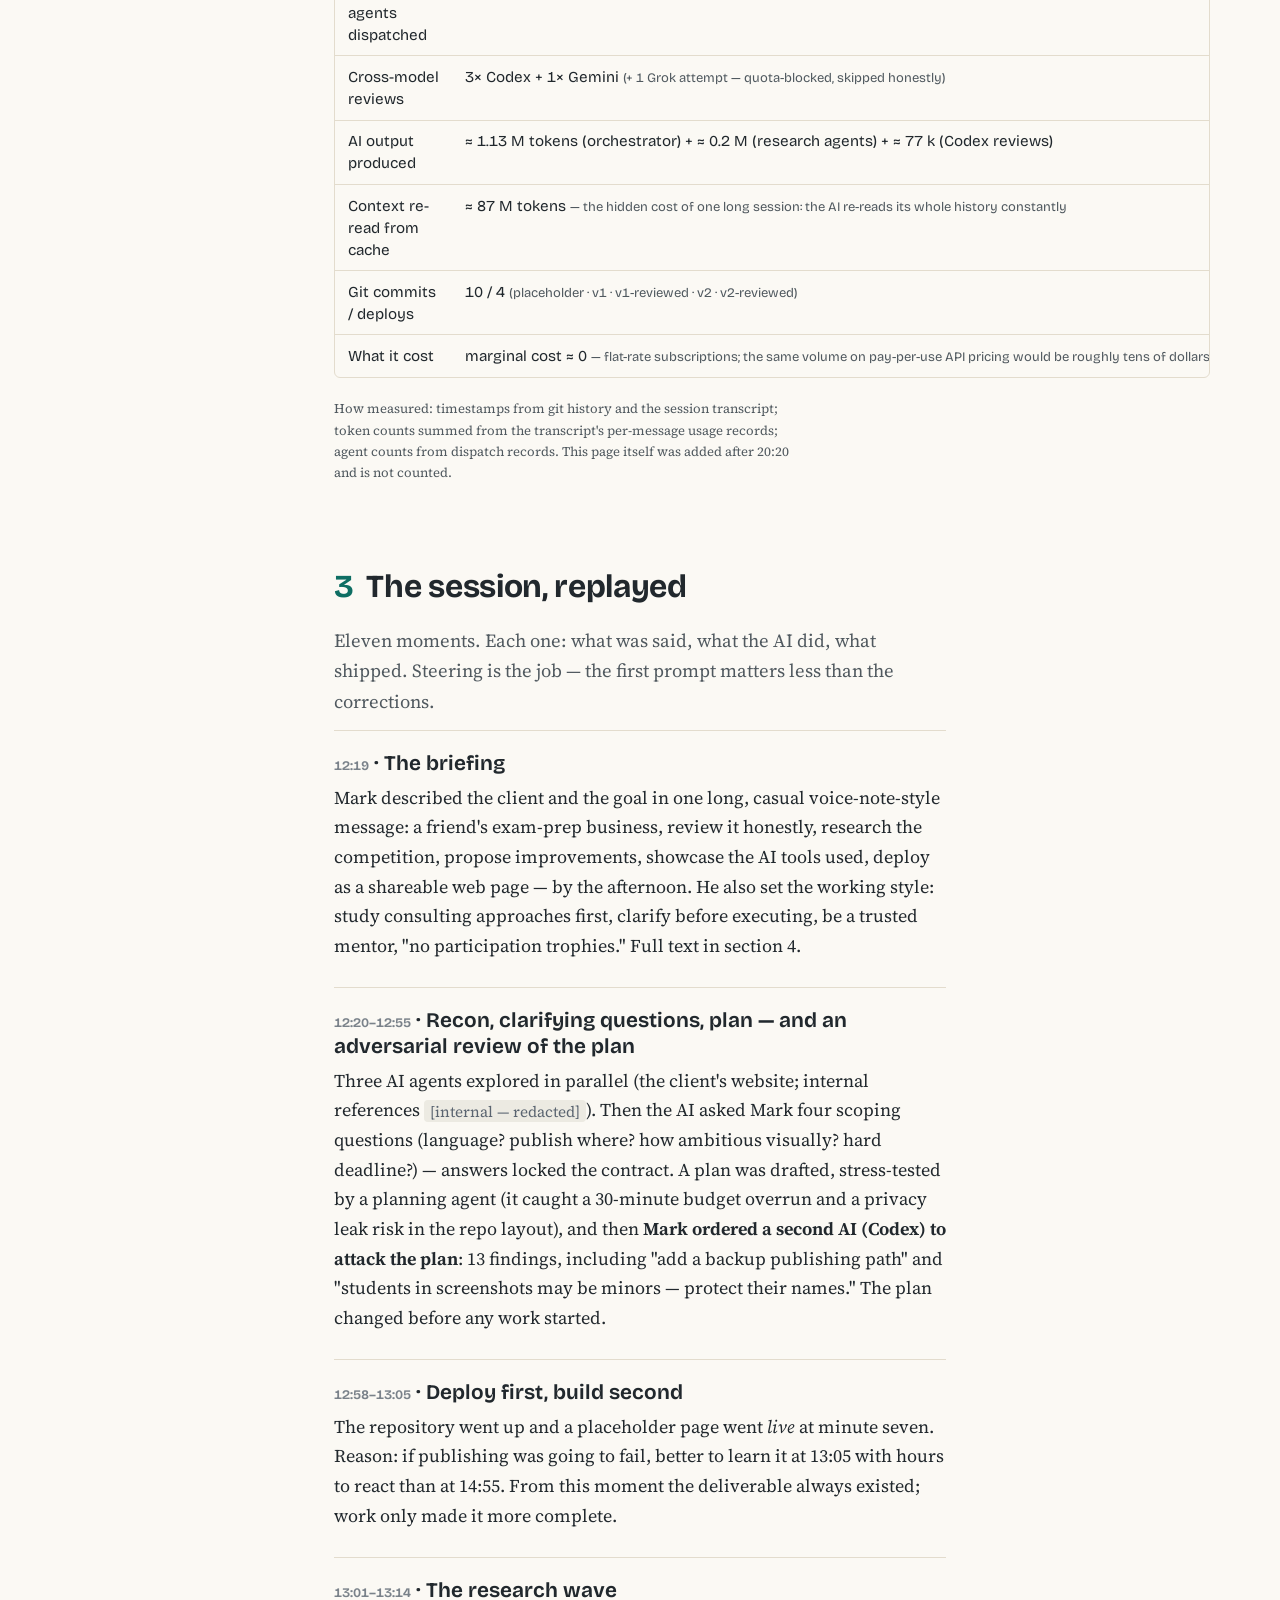
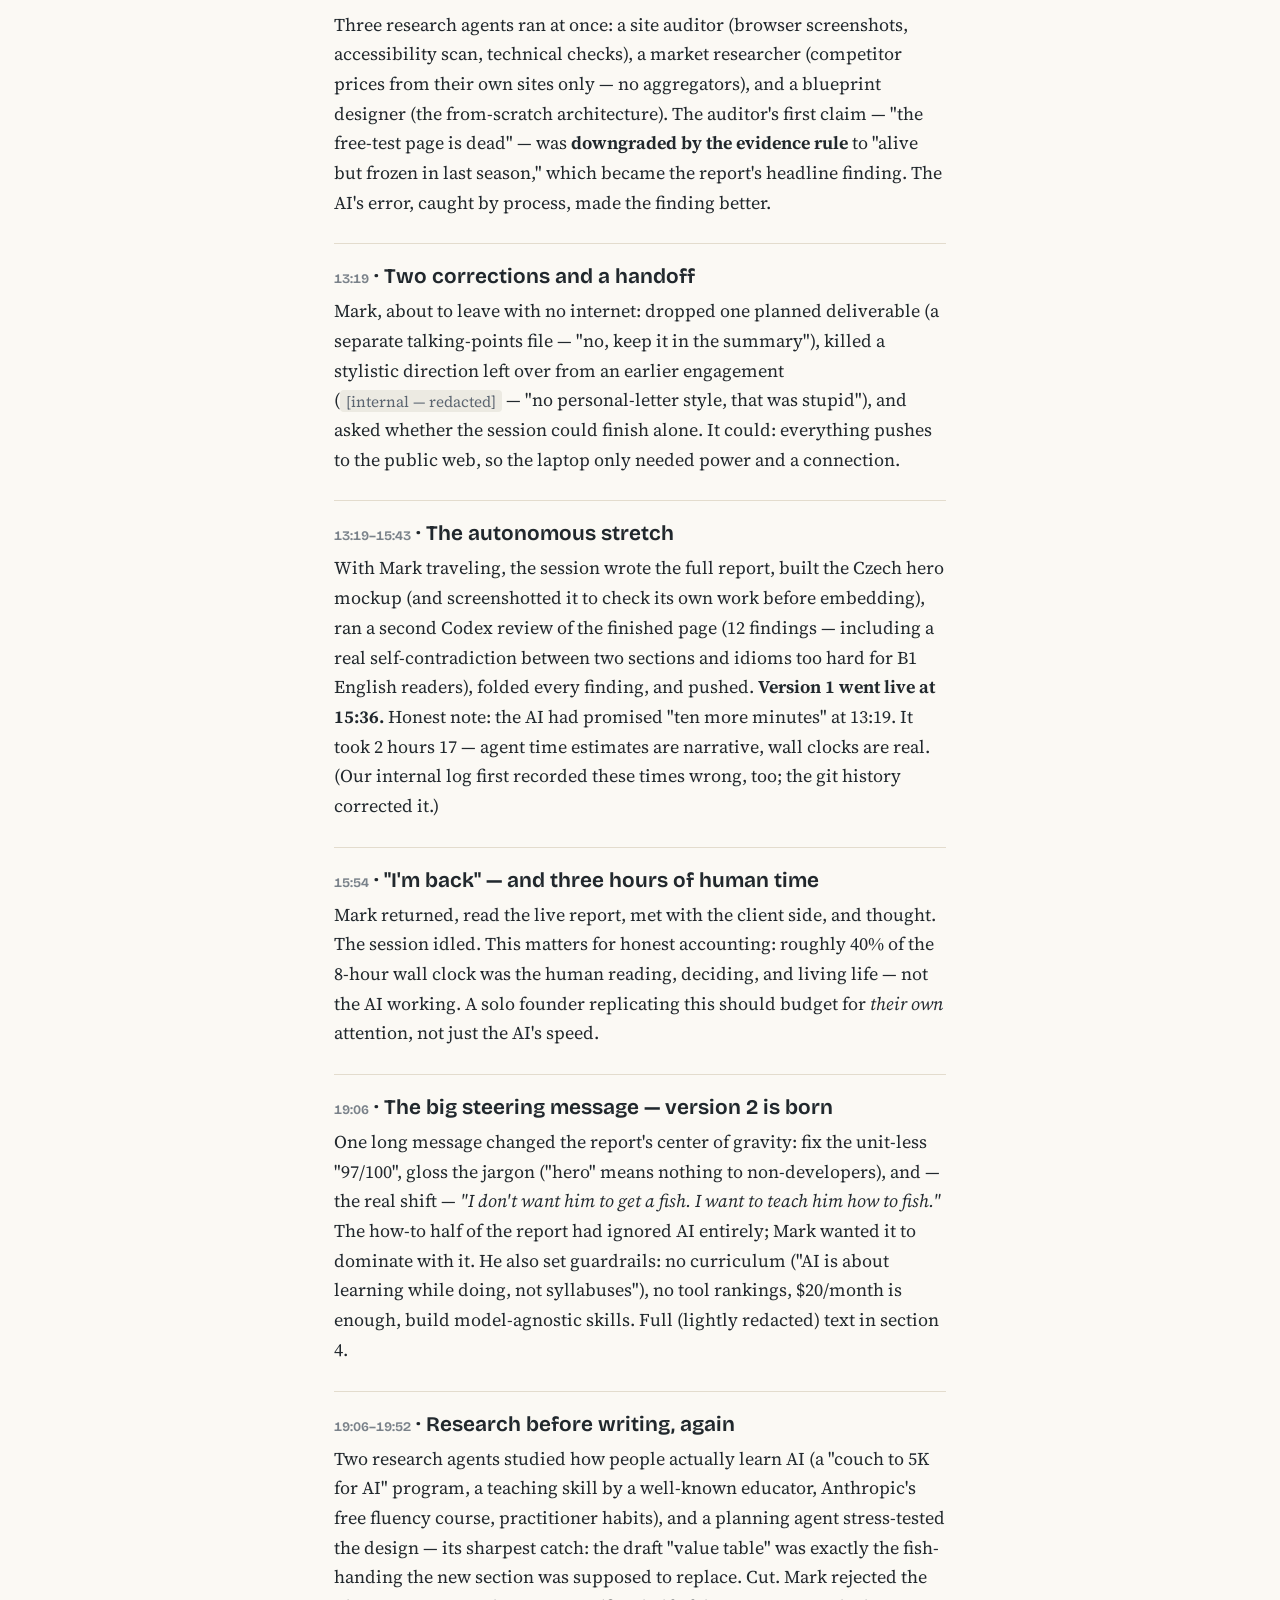
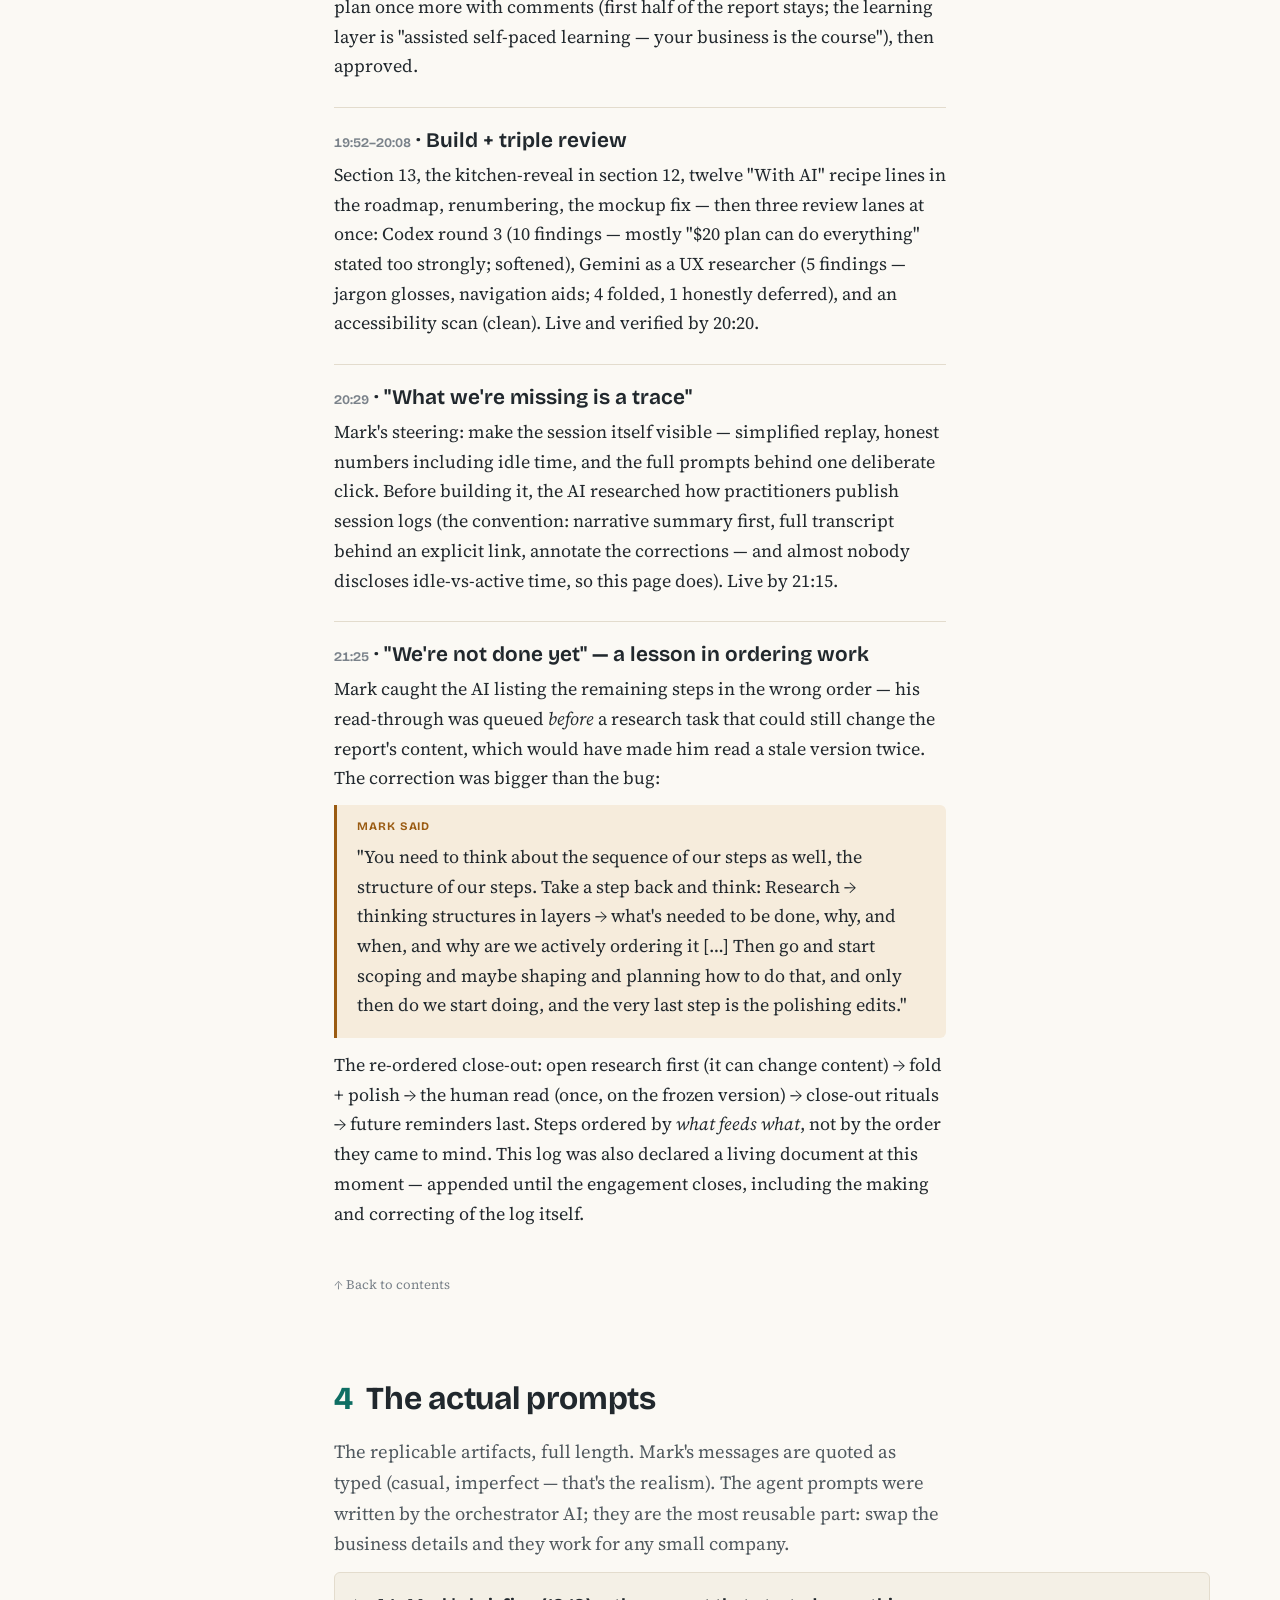
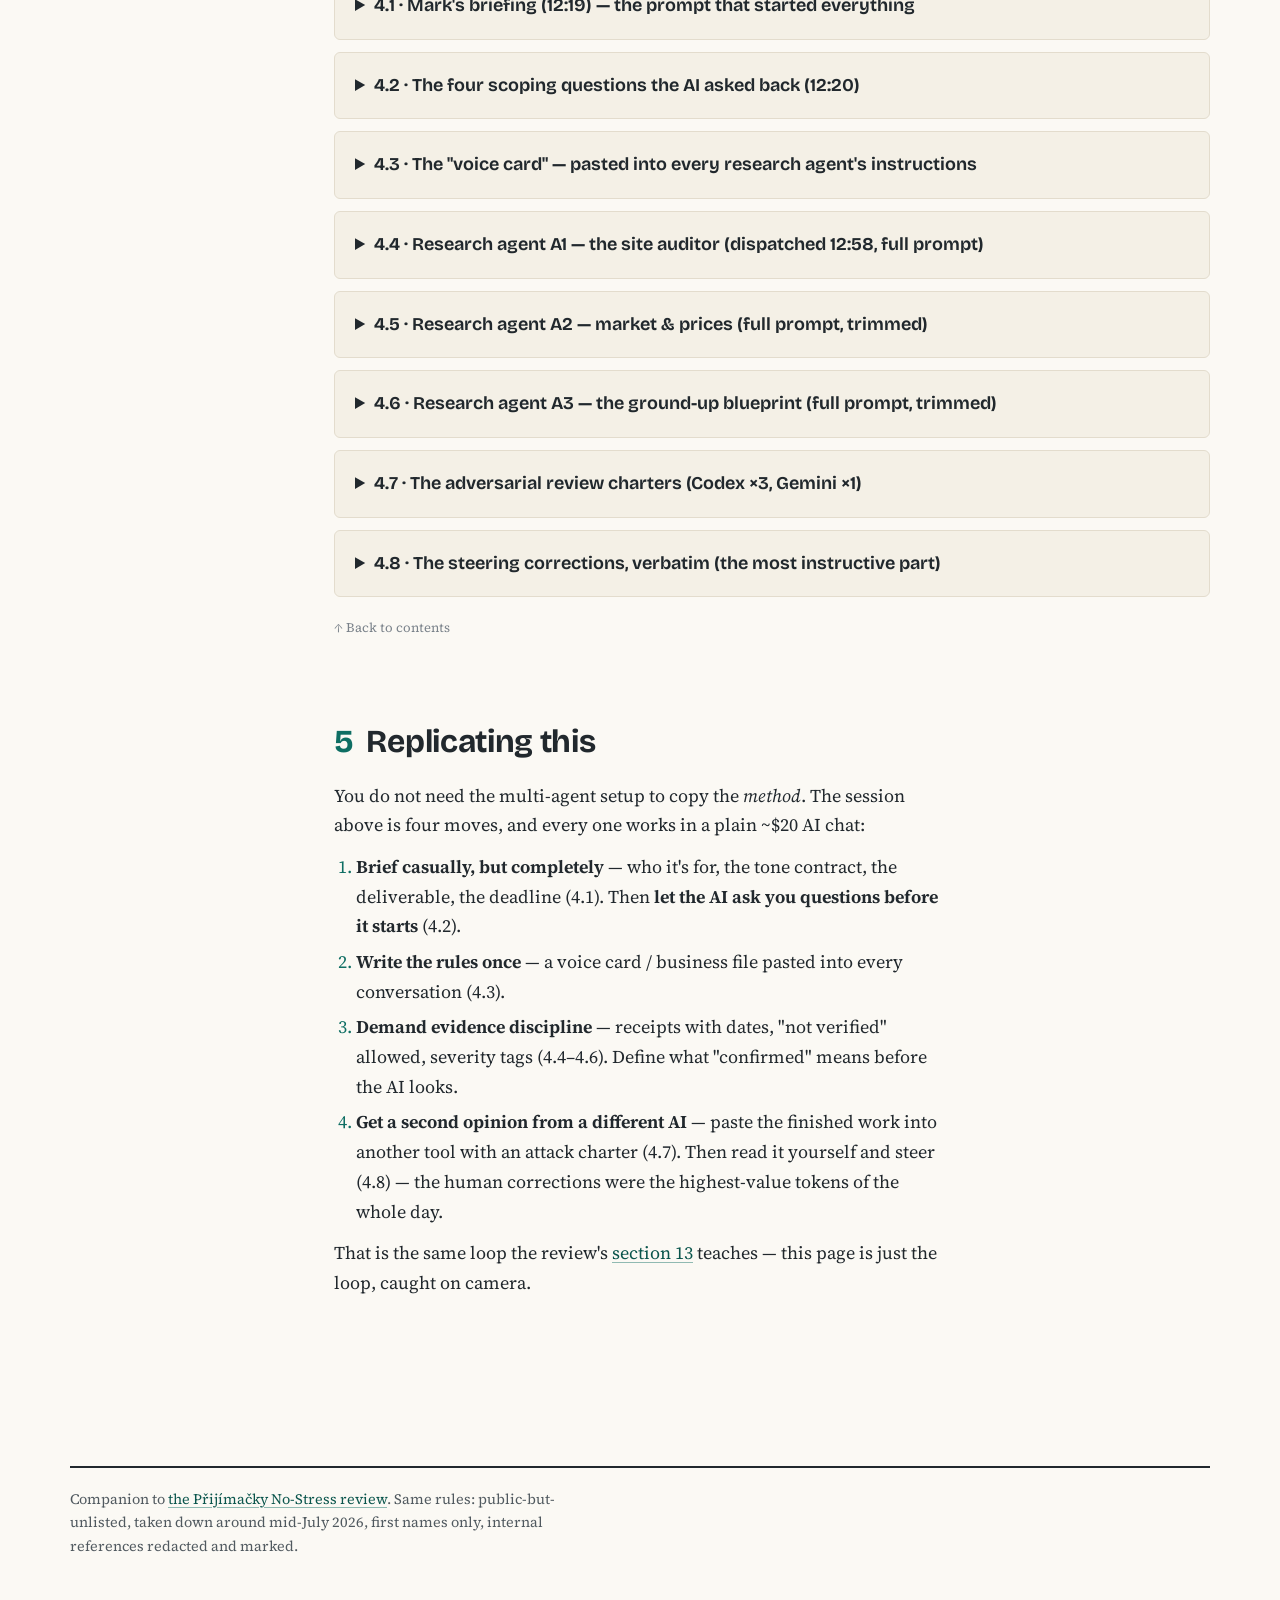
==== commit 0574bb4f: "trace: living-log note + 21:25 sequencing-lesson moment (close-out reordered by compounding dependen" ====
--- a/session-log.html
+++ b/session-log.html
@@ -72,6 +72,7 @@
       <h2 id="about-h"><span class="secnum">1</span>What this is</h2>
       <p>The review you came from says AI made it. This page proves it — and shows the working reality, which is messier and more human than "AI made it" sounds. You'll see what Mark actually asked (he spoke or typed casually, typos included), how he corrected course four times, what the AI got wrong, and what everything cost in time and tokens.</p>
       <p><strong>What is redacted, and why:</strong> a few references to Mark's internal tooling, private notes, and one earlier engagement for a different client are marked <span class="redacted">[internal — redacted]</span>. Nothing about <em>this</em> review is hidden. Numbers come from the session transcript and git history, not from memory — including one place where our own internal log had wrong times and the git record corrected it (section 3, marked honestly).</p>
+      <p><strong>This is a living log.</strong> The session it documents was still running when you first read it — including the work of making this very page, and the corrections that came after. New moments are appended at the end of section 3 until the engagement closes; the numbers in section 2 get one final refresh at close.</p>
     </section>
 
     <section id="numbers" aria-labelledby="numbers-h">
@@ -152,7 +153,14 @@
 
       <div class="finding">
         <div class="finding-head"><h3><span class="ts">20:29</span> · "What we're missing is a trace"</h3></div>
-        <p>Mark's last steering: make the session itself visible — simplified replay, honest numbers including idle time, and the full prompts behind one deliberate click. You are reading the result.</p>
+        <p>Mark's steering: make the session itself visible — simplified replay, honest numbers including idle time, and the full prompts behind one deliberate click. Before building it, the AI researched how practitioners publish session logs (the convention: narrative summary first, full transcript behind an explicit link, annotate the corrections — and almost nobody discloses idle-vs-active time, so this page does). Live by 21:15.</p>
+      </div>
+
+      <div class="finding">
+        <div class="finding-head"><h3><span class="ts">21:25</span> · "We're not done yet" — a lesson in ordering work</h3></div>
+        <p>Mark caught the AI listing the remaining steps in the wrong order — his read-through was queued <em>before</em> a research task that could still change the report's content, which would have made him read a stale version twice. The correction was bigger than the bug:</p>
+        <div class="said"><p class="who">Mark said</p><p>"You need to think about the sequence of our steps as well, the structure of our steps. Take a step back and think: Research → thinking structures in layers → what's needed to be done, why, and when, and why are we actively ordering it […] Then go and start scoping and maybe shaping and planning how to do that, and only then do we start doing, and the very last step is the polishing edits."</p></div>
+        <p>The re-ordered close-out: open research first (it can change content) → fold + polish → the human read (once, on the frozen version) → close-out rituals → future reminders last. Steps ordered by <em>what feeds what</em>, not by the order they came to mind. This log was also declared a living document at this moment — appended until the engagement closes, including the making and correcting of the log itself.</p>
       </div>
       <p class="toc-return"><a href="#page-top">↑ Back to contents</a></p>
     </section>
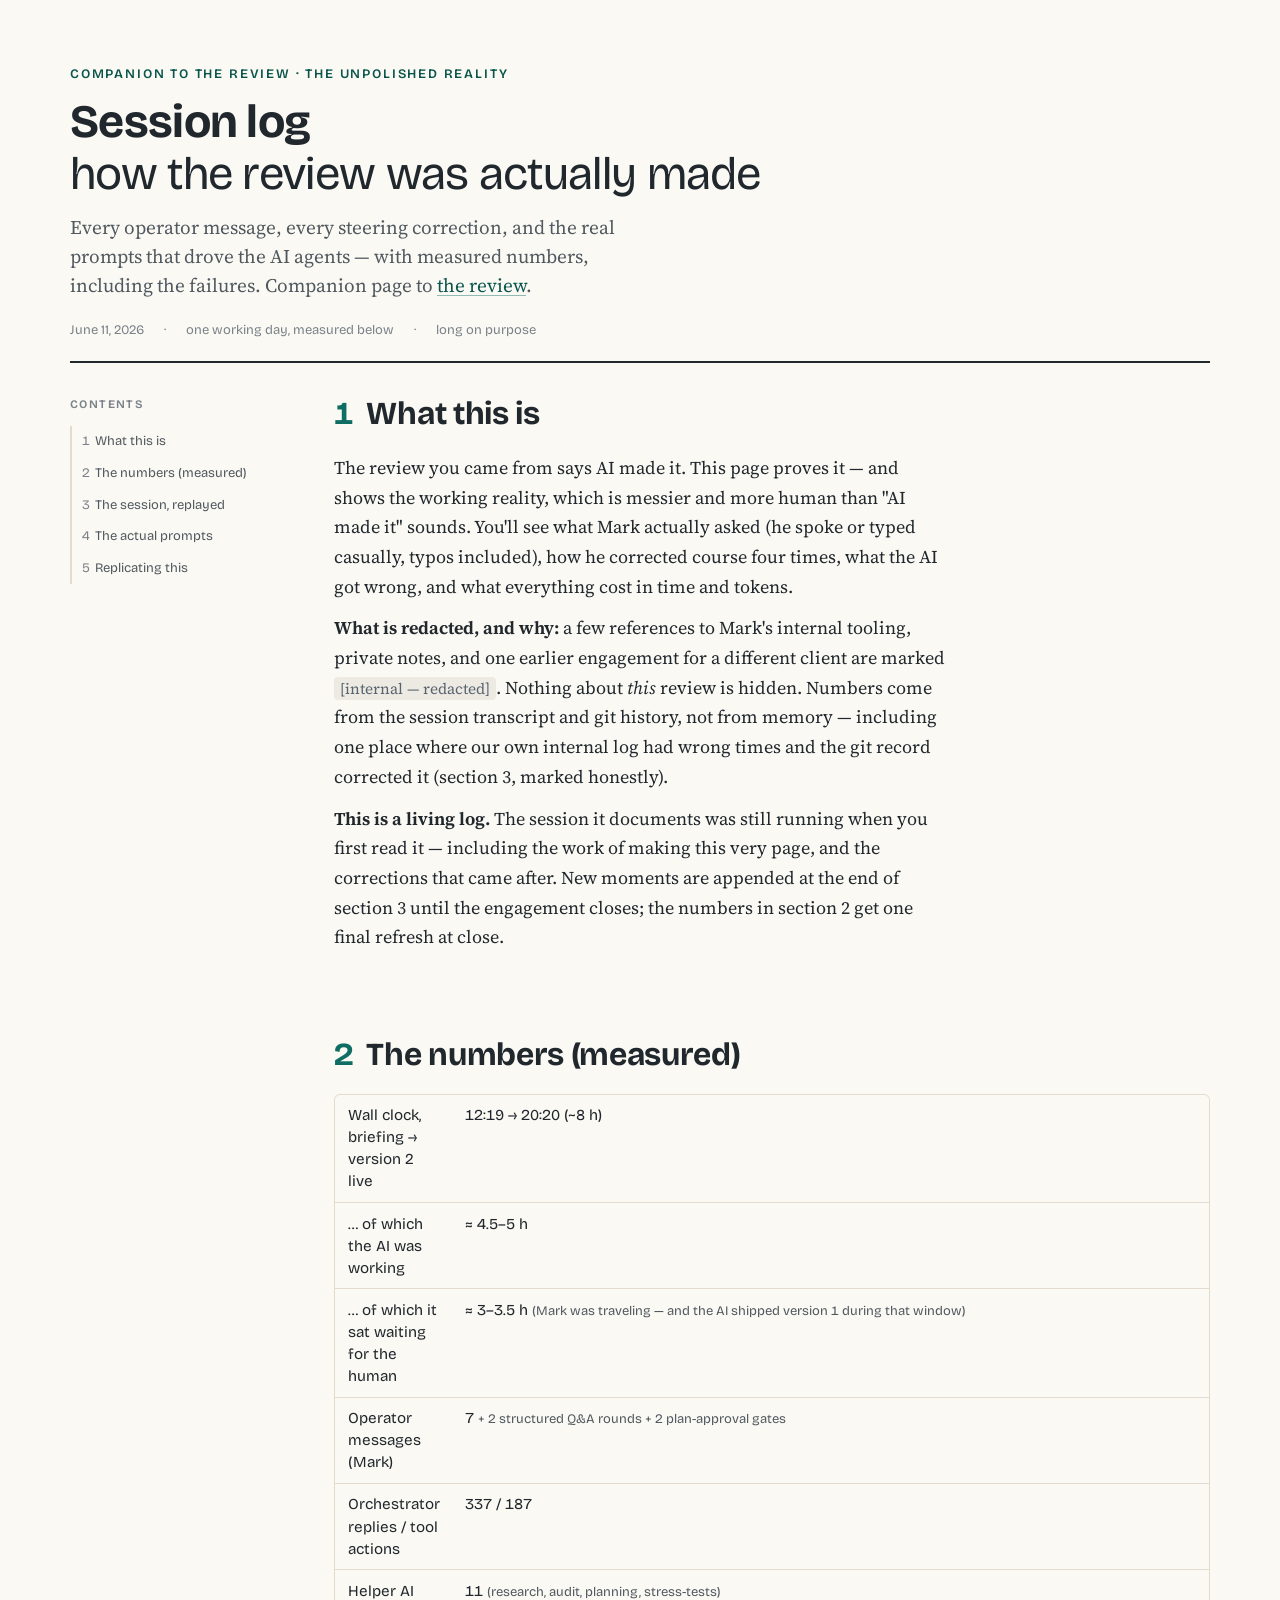
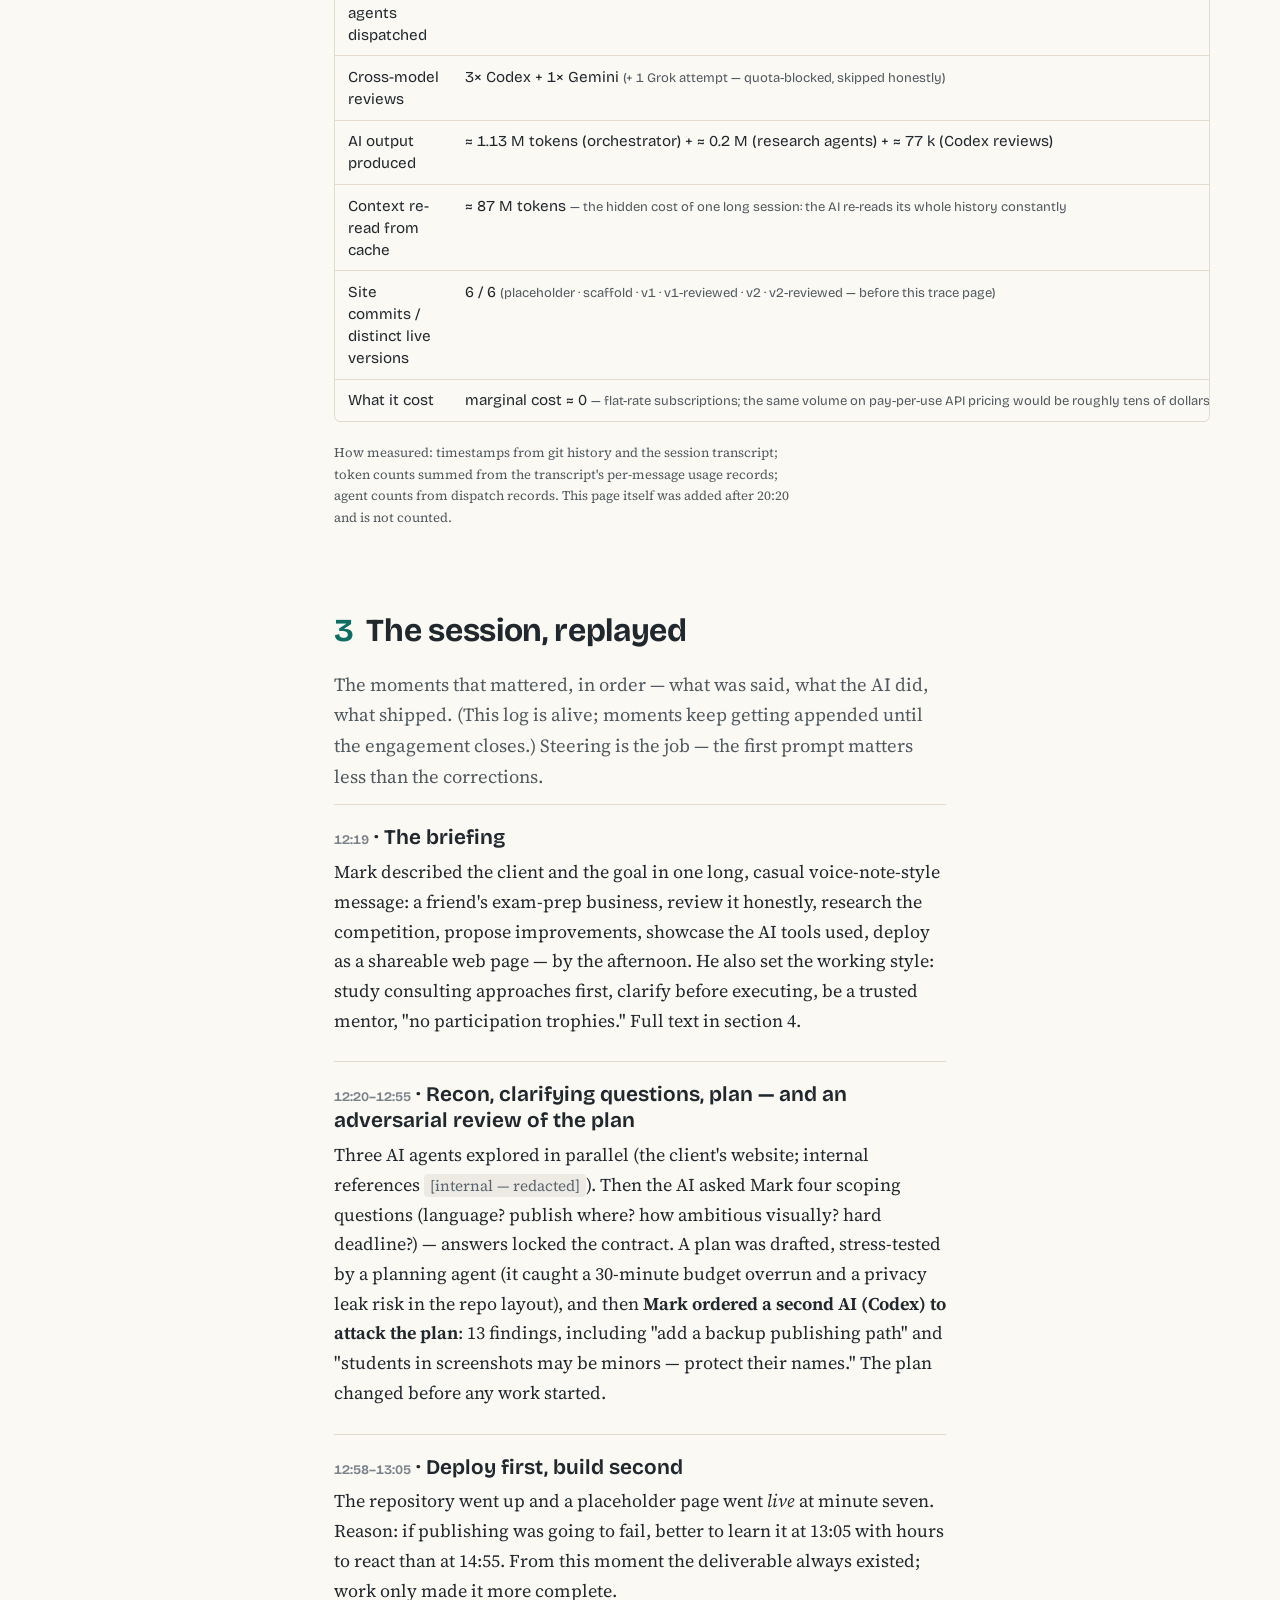
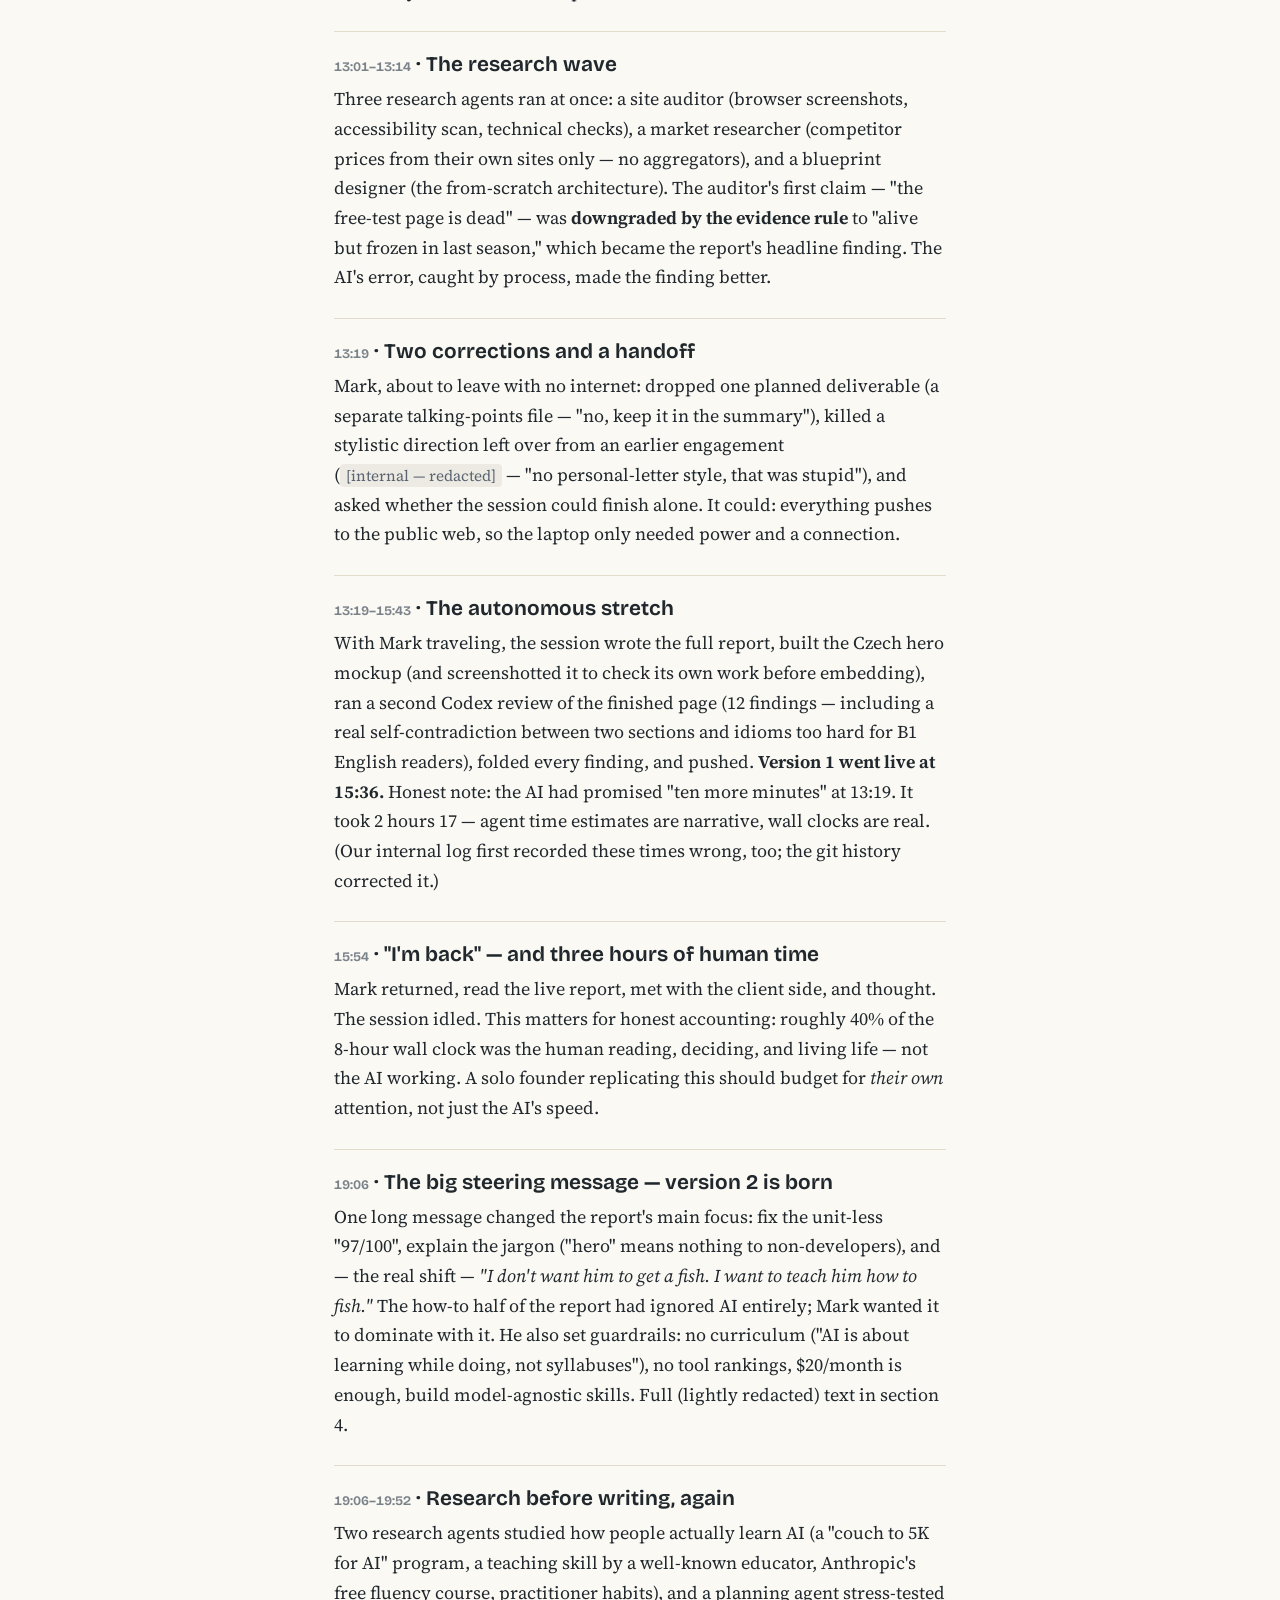
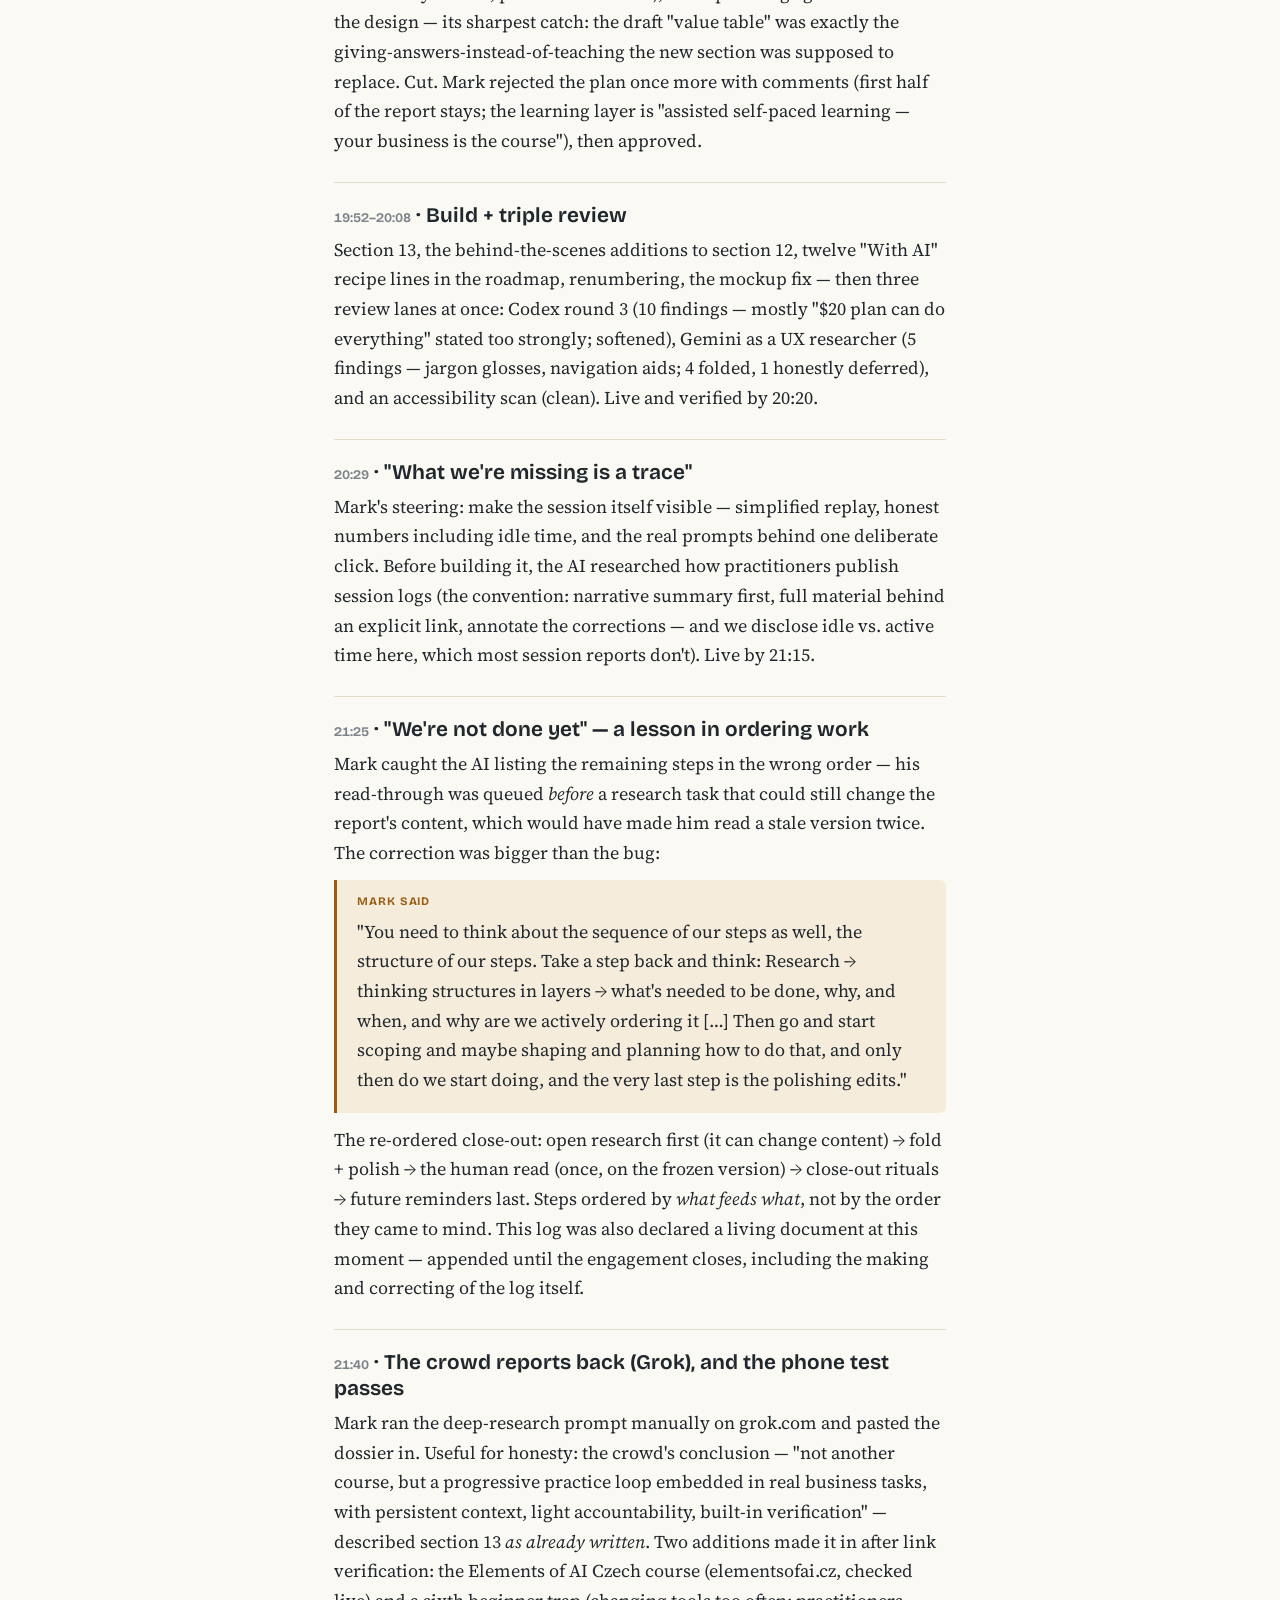
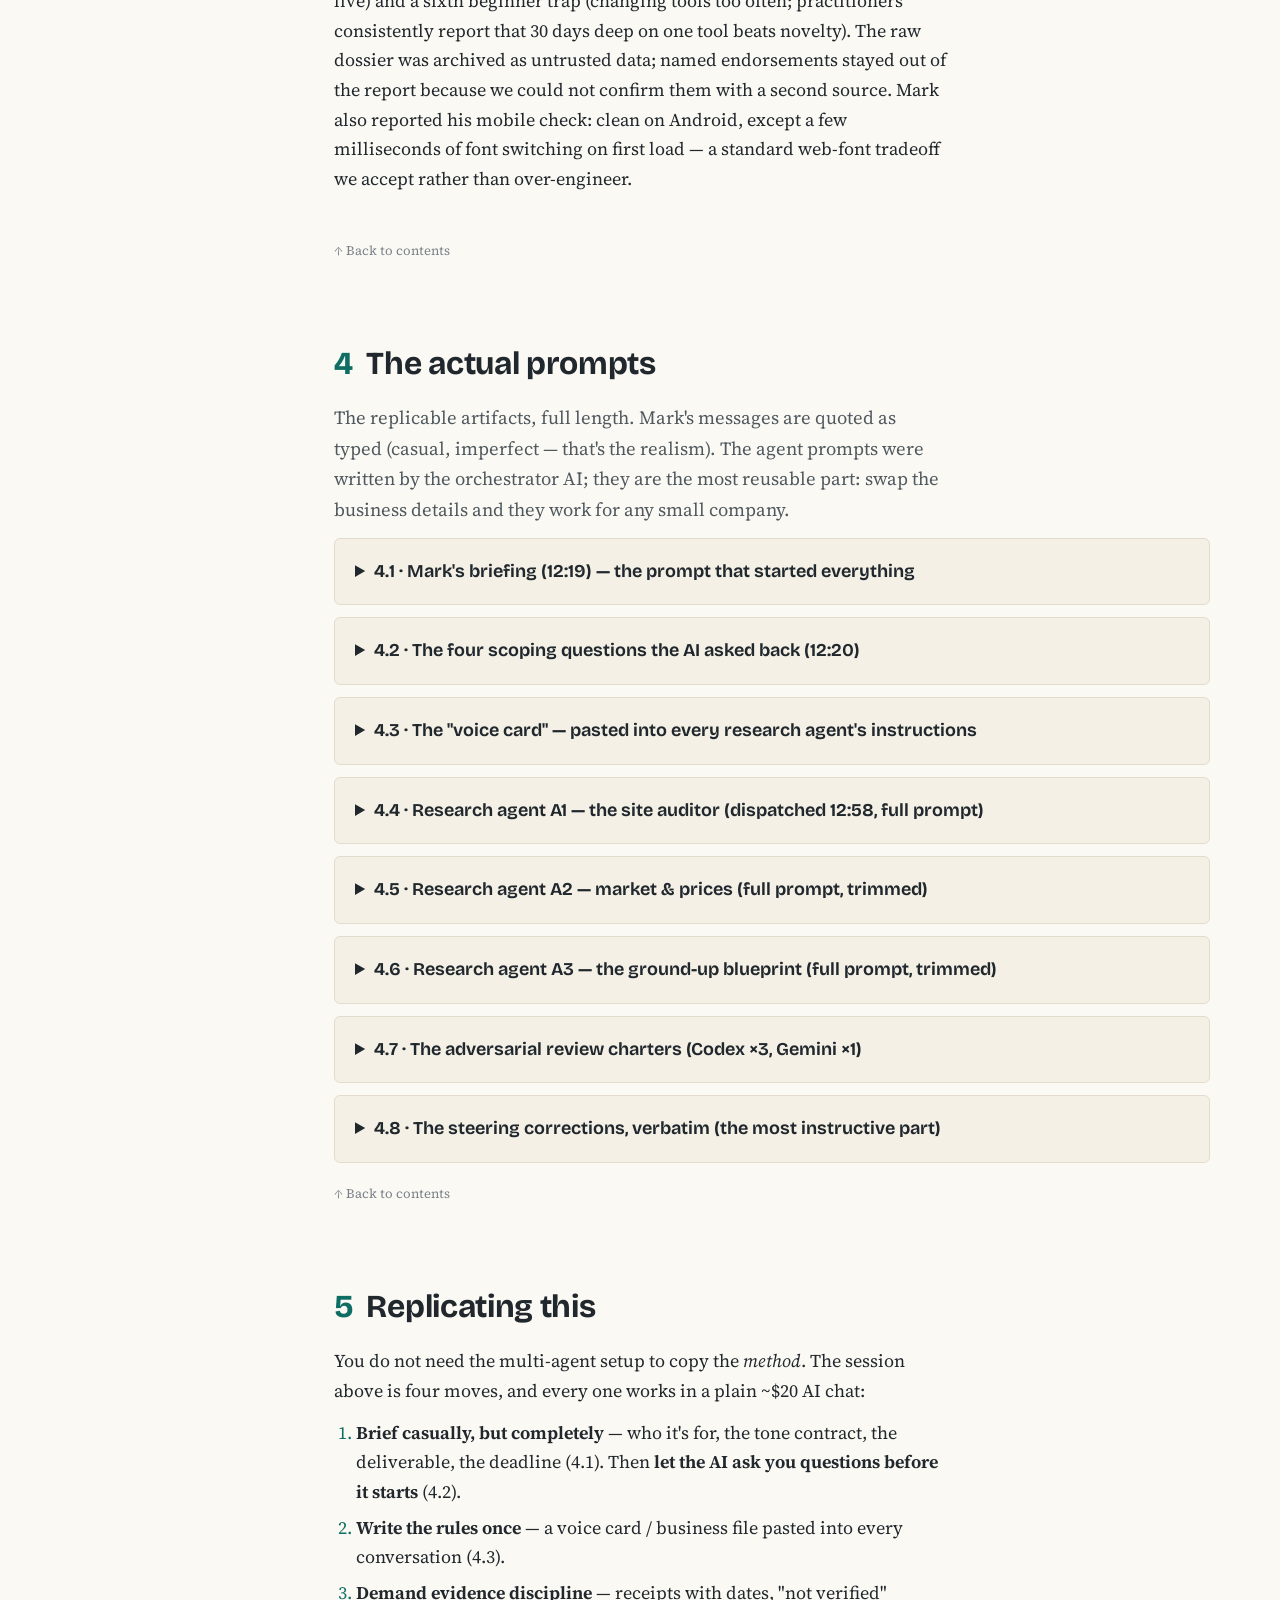
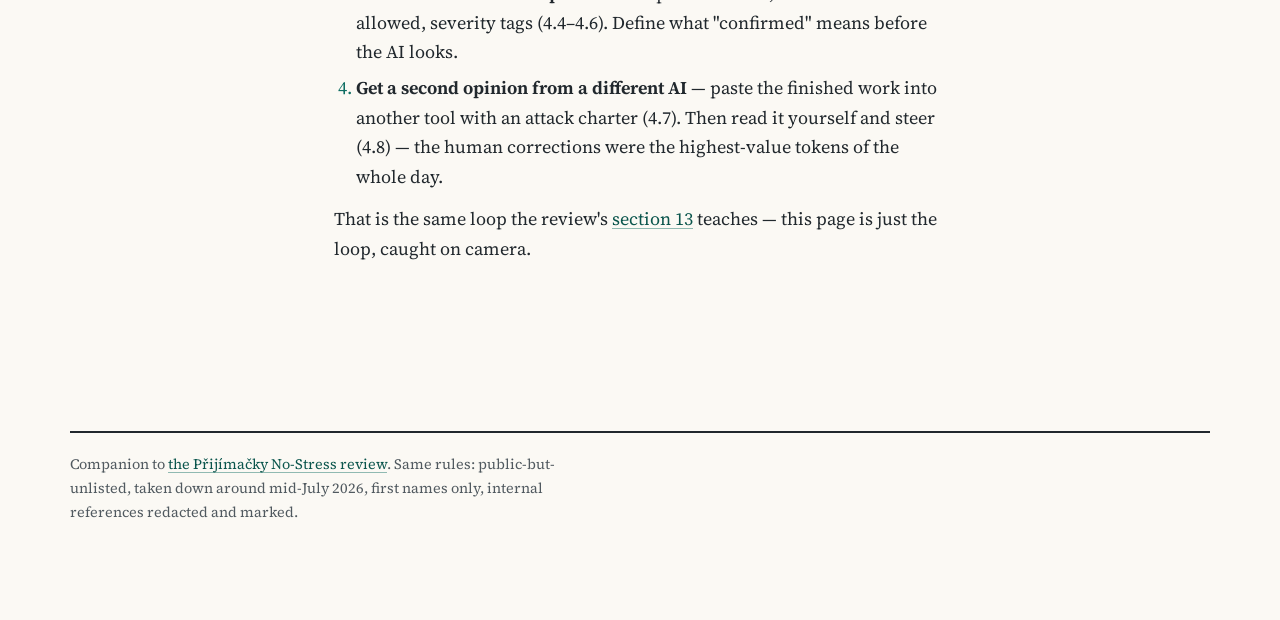
==== commit 001aa7ef: "Grok-dossier folds (Czech resources, 6th trap, two-act Grok honesty) + Codex r4 folds (timeline orde" ====
--- a/session-log.html
+++ b/session-log.html
@@ -89,7 +89,7 @@
             <tr><td>Cross-model reviews</td><td class="num">3× Codex + 1× Gemini <span class="small">(+ 1 Grok attempt — quota-blocked, skipped honestly)</span></td></tr>
             <tr><td>AI output produced</td><td class="num">≈ 1.13 M tokens (orchestrator) + ≈ 0.2 M (research agents) + ≈ 77 k (Codex reviews)</td></tr>
             <tr><td>Context re-read from cache</td><td class="num">≈ 87 M tokens <span class="small">— the hidden cost of one long session: the AI re-reads its whole history constantly</span></td></tr>
-            <tr><td>Git commits / deploys</td><td class="num">10 / 4 <span class="small">(placeholder · v1 · v1-reviewed · v2 · v2-reviewed)</span></td></tr>
+            <tr><td>Site commits / distinct live versions</td><td class="num">6 / 6 <span class="small">(placeholder · scaffold · v1 · v1-reviewed · v2 · v2-reviewed — before this trace page)</span></td></tr>
             <tr><td>What it cost</td><td class="num">marginal cost ≈ 0 <span class="small">— flat-rate subscriptions; the same volume on pay-per-use API pricing would be roughly tens of dollars <span class="chip chip-inferred">Inferred</span></span></td></tr>
           </tbody>
         </table>
@@ -99,7 +99,7 @@
 
     <section id="replay" aria-labelledby="replay-h">
       <h2 id="replay-h"><span class="secnum">3</span>The session, replayed</h2>
-      <p class="section-intro">Eleven moments. Each one: what was said, what the AI did, what shipped. Steering is the job — the first prompt matters less than the corrections.</p>
+      <p class="section-intro">The moments that mattered, in order — what was said, what the AI did, what shipped. (This log is alive; moments keep getting appended until the engagement closes.) Steering is the job — the first prompt matters less than the corrections.</p>
 
       <div class="finding">
         <div class="finding-head"><h3><span class="ts">12:19</span> · The briefing</h3></div>
@@ -138,22 +138,22 @@
 
       <div class="finding">
         <div class="finding-head"><h3><span class="ts">19:06</span> · The big steering message — version 2 is born</h3></div>
-        <p>One long message changed the report's center of gravity: fix the unit-less "97/100", gloss the jargon ("hero" means nothing to non-developers), and — the real shift — <em>"I don't want him to get a fish. I want to teach him how to fish."</em> The how-to half of the report had ignored AI entirely; Mark wanted it to dominate with it. He also set guardrails: no curriculum ("AI is about learning while doing, not syllabuses"), no tool rankings, $20/month is enough, build model-agnostic skills. Full (lightly redacted) text in section 4.</p>
+        <p>One long message changed the report's main focus: fix the unit-less "97/100", explain the jargon ("hero" means nothing to non-developers), and — the real shift — <em>"I don't want him to get a fish. I want to teach him how to fish."</em> The how-to half of the report had ignored AI entirely; Mark wanted it to dominate with it. He also set guardrails: no curriculum ("AI is about learning while doing, not syllabuses"), no tool rankings, $20/month is enough, build model-agnostic skills. Full (lightly redacted) text in section 4.</p>
       </div>
 
       <div class="finding">
         <div class="finding-head"><h3><span class="ts">19:06–19:52</span> · Research before writing, again</h3></div>
-        <p>Two research agents studied how people actually learn AI (a "couch to 5K for AI" program, a teaching skill by a well-known educator, Anthropic's free fluency course, practitioner habits), and a planning agent stress-tested the design — its sharpest catch: the draft "value table" was exactly the fish-handing the new section was supposed to replace. Cut. Mark rejected the plan once more with comments (first half of the report stays; the learning layer is "assisted self-paced learning — your business is the course"), then approved.</p>
+        <p>Two research agents studied how people actually learn AI (a "couch to 5K for AI" program, a teaching skill by a well-known educator, Anthropic's free fluency course, practitioner habits), and a planning agent stress-tested the design — its sharpest catch: the draft "value table" was exactly the giving-answers-instead-of-teaching the new section was supposed to replace. Cut. Mark rejected the plan once more with comments (first half of the report stays; the learning layer is "assisted self-paced learning — your business is the course"), then approved.</p>
       </div>
 
       <div class="finding">
         <div class="finding-head"><h3><span class="ts">19:52–20:08</span> · Build + triple review</h3></div>
-        <p>Section 13, the kitchen-reveal in section 12, twelve "With AI" recipe lines in the roadmap, renumbering, the mockup fix — then three review lanes at once: Codex round 3 (10 findings — mostly "$20 plan can do everything" stated too strongly; softened), Gemini as a UX researcher (5 findings — jargon glosses, navigation aids; 4 folded, 1 honestly deferred), and an accessibility scan (clean). Live and verified by 20:20.</p>
+        <p>Section 13, the behind-the-scenes additions to section 12, twelve "With AI" recipe lines in the roadmap, renumbering, the mockup fix — then three review lanes at once: Codex round 3 (10 findings — mostly "$20 plan can do everything" stated too strongly; softened), Gemini as a UX researcher (5 findings — jargon glosses, navigation aids; 4 folded, 1 honestly deferred), and an accessibility scan (clean). Live and verified by 20:20.</p>
       </div>
 
       <div class="finding">
         <div class="finding-head"><h3><span class="ts">20:29</span> · "What we're missing is a trace"</h3></div>
-        <p>Mark's steering: make the session itself visible — simplified replay, honest numbers including idle time, and the full prompts behind one deliberate click. Before building it, the AI researched how practitioners publish session logs (the convention: narrative summary first, full transcript behind an explicit link, annotate the corrections — and almost nobody discloses idle-vs-active time, so this page does). Live by 21:15.</p>
+        <p>Mark's steering: make the session itself visible — simplified replay, honest numbers including idle time, and the real prompts behind one deliberate click. Before building it, the AI researched how practitioners publish session logs (the convention: narrative summary first, full material behind an explicit link, annotate the corrections — and we disclose idle vs. active time here, which most session reports don't). Live by 21:15.</p>
       </div>
 
       <div class="finding">
@@ -162,6 +162,11 @@
         <div class="said"><p class="who">Mark said</p><p>"You need to think about the sequence of our steps as well, the structure of our steps. Take a step back and think: Research → thinking structures in layers → what's needed to be done, why, and when, and why are we actively ordering it […] Then go and start scoping and maybe shaping and planning how to do that, and only then do we start doing, and the very last step is the polishing edits."</p></div>
         <p>The re-ordered close-out: open research first (it can change content) → fold + polish → the human read (once, on the frozen version) → close-out rituals → future reminders last. Steps ordered by <em>what feeds what</em>, not by the order they came to mind. This log was also declared a living document at this moment — appended until the engagement closes, including the making and correcting of the log itself.</p>
       </div>
+
+      <div class="finding">
+        <div class="finding-head"><h3><span class="ts">21:40</span> · The crowd reports back (Grok), and the phone test passes</h3></div>
+        <p>Mark ran the deep-research prompt manually on grok.com and pasted the dossier in. Useful for honesty: the crowd's conclusion — "not another course, but a progressive practice loop embedded in real business tasks, with persistent context, light accountability, built-in verification" — described section 13 <em>as already written</em>. Two additions made it in after link verification: the Elements of AI Czech course (elementsofai.cz, checked live) and a sixth beginner trap (changing tools too often; practitioners consistently report that 30 days deep on one tool beats novelty). The raw dossier was archived as untrusted data; named endorsements stayed out of the report because we could not confirm them with a second source. Mark also reported his mobile check: clean on Android, except a few milliseconds of font switching on first load — a standard web-font tradeoff we accept rather than over-engineer.</p>
+      </div>
       <p class="toc-return"><a href="#page-top">↑ Back to contents</a></p>
     </section>
 
@@ -172,7 +177,7 @@
       <details class="appendix">
         <summary>4.1 · Mark's briefing (12:19) — the prompt that started everything</summary>
         <div class="said"><p class="who">Mark said (abridged only where marked)</p>
-        <p>"I have a new project-client: my friend is running a little website in a small town in the Czech Republic. He is a 19-year-old just finishing his high school, and he started this little business of preparing students in his local town for the test exams for the high schools. […] He shared with me a website, and I want to review it, try to understand the business, try to understand the competition, and think about suggestions for improvement. I definitely have suggestions for improvement on the UX and UI side […] give it some consolidated design style guide, and basically elevate the whole interface experience without being super flashy or anything that's not necessary. We also need to be appropriate and truly honestly representing him himself and his business […] What I want from you is to start in some logical, structured fashion. Help me think through how we set up a plan. I think at first we should research some consulting concepts, small business consulting or literally startup consulting concepts […] I'm going to be meeting him in a few hours in the afternoon, and I want to have a little brief. […] We want to be encouraging. Remember, it's a very young entrepreneur starting his business, still a student at high school. We don't want to be just giving participation trophies either. We want to be like a trusted mentor for him […] Alongside, we're also going to document what kind of steps we have taken, what kind of tools we have used, and why. […] Maybe the very best start would be to start with a Q&amp;A session […] to just clarify what we're trying to do and why, and what's in scope and out of scope. […] The output should be a little report that we will upload in HTML form […] deploy it on a Github pages so that we can very easily share it." <span class="redacted">[references to internal tools and an earlier engagement removed]</span></p></div>
+        <p>"I have a new project-client: a young entrepreneur running a little website in a small town in the Czech Republic. He started this little business of preparing students in his local town for the test exams for the high schools. […] He shared with me a website, and I want to review it, try to understand the business, try to understand the competition, and think about suggestions for improvement. I definitely have suggestions for improvement on the UX and UI side […] give it some consolidated design style guide, and basically elevate the whole interface experience without being super flashy or anything that's not necessary. We also need to be appropriate and truly honestly representing him himself and his business […] What I want from you is to start in some logical, structured fashion. Help me think through how we set up a plan. I think at first we should research some consulting concepts, small business consulting or literally startup consulting concepts […] I'm going to be meeting him in a few hours in the afternoon, and I want to have a little brief. […] We want to be encouraging. Remember, it's a very young entrepreneur starting his business, still a student at high school. We don't want to be just giving participation trophies either. We want to be like a trusted mentor for him […] Alongside, we're also going to document what kind of steps we have taken, what kind of tools we have used, and why. […] Maybe the very best start would be to start with a Q&amp;A session […] to just clarify what we're trying to do and why, and what's in scope and out of scope. […] The output should be a little report that we will upload in HTML form […] deploy it on a Github pages so that we can very easily share it." <span class="redacted">[references to internal tools and an earlier engagement removed]</span></p></div>
         <p class="small">Notice what makes this brief work despite the casual style: who the client is, the honest-mentor tone contract, the deliverable format, the deadline, and permission to structure the approach. Content beats polish.</p>
       </details>
 
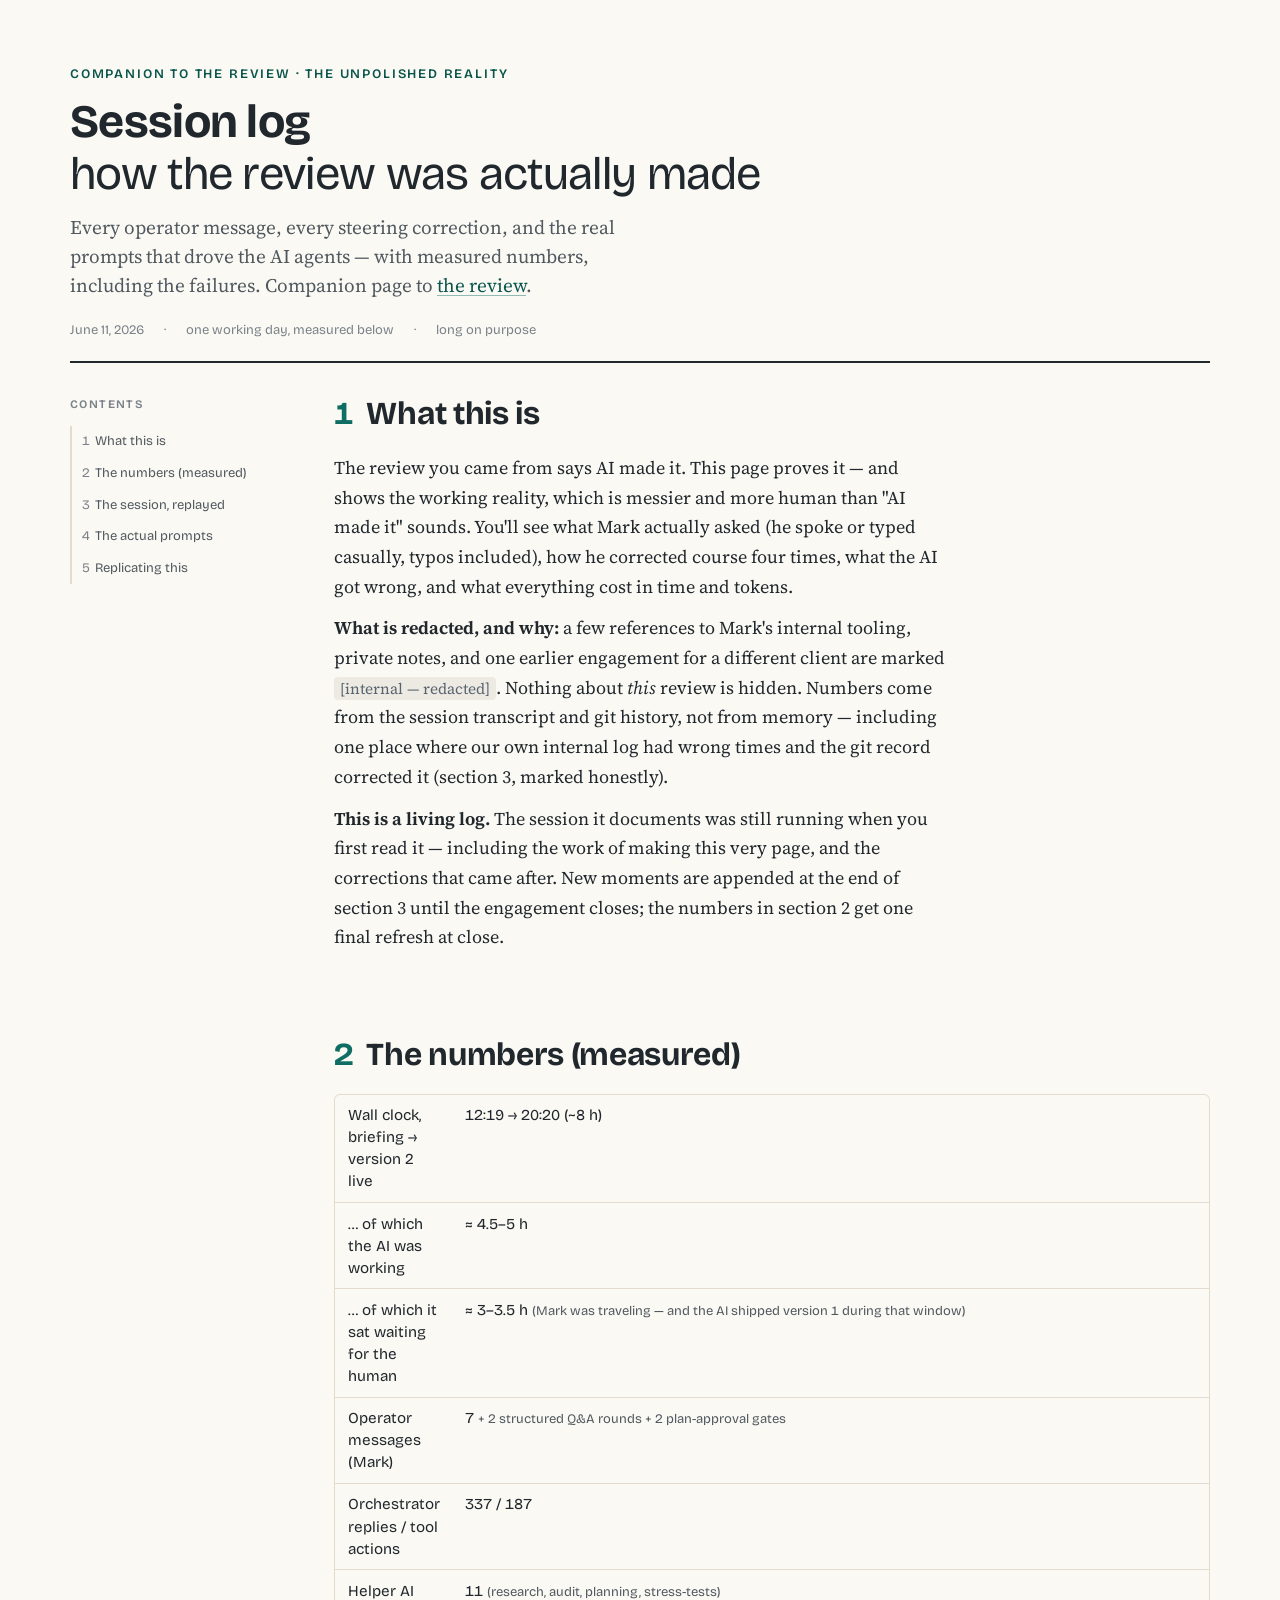
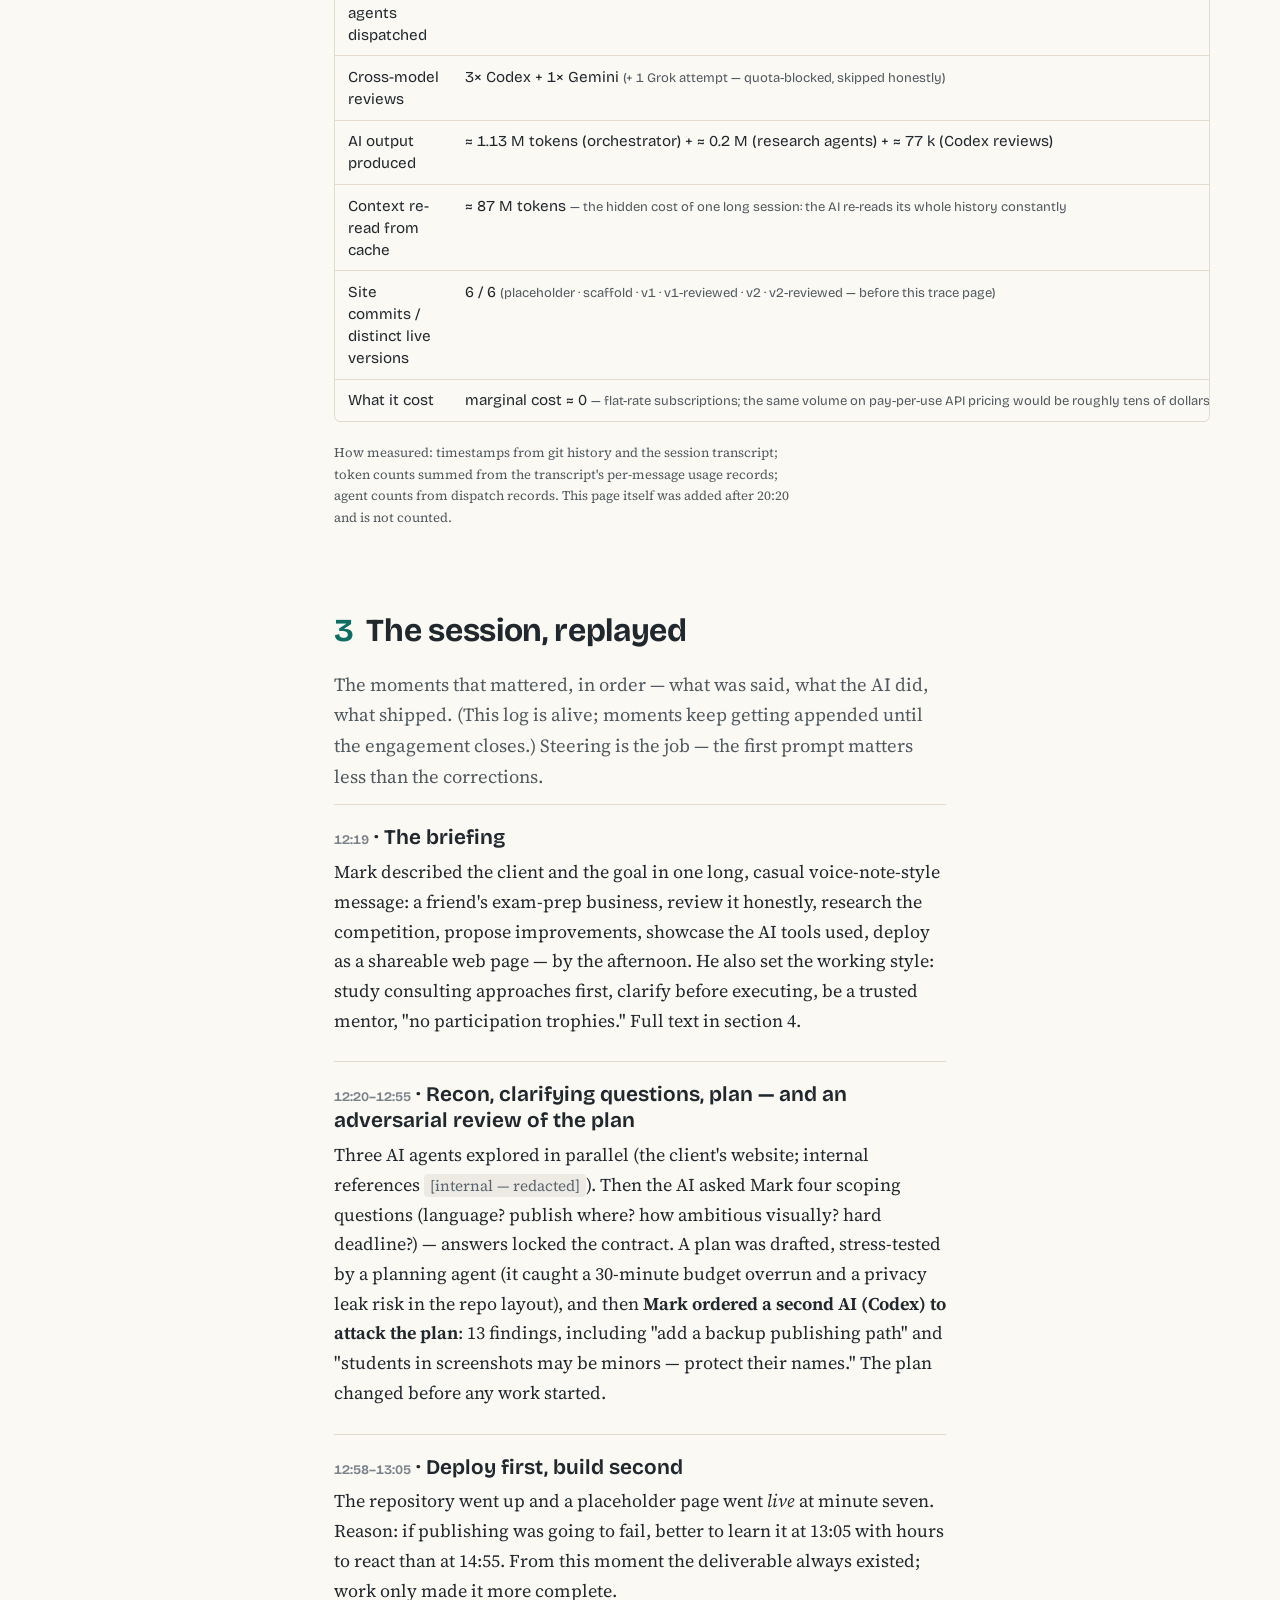
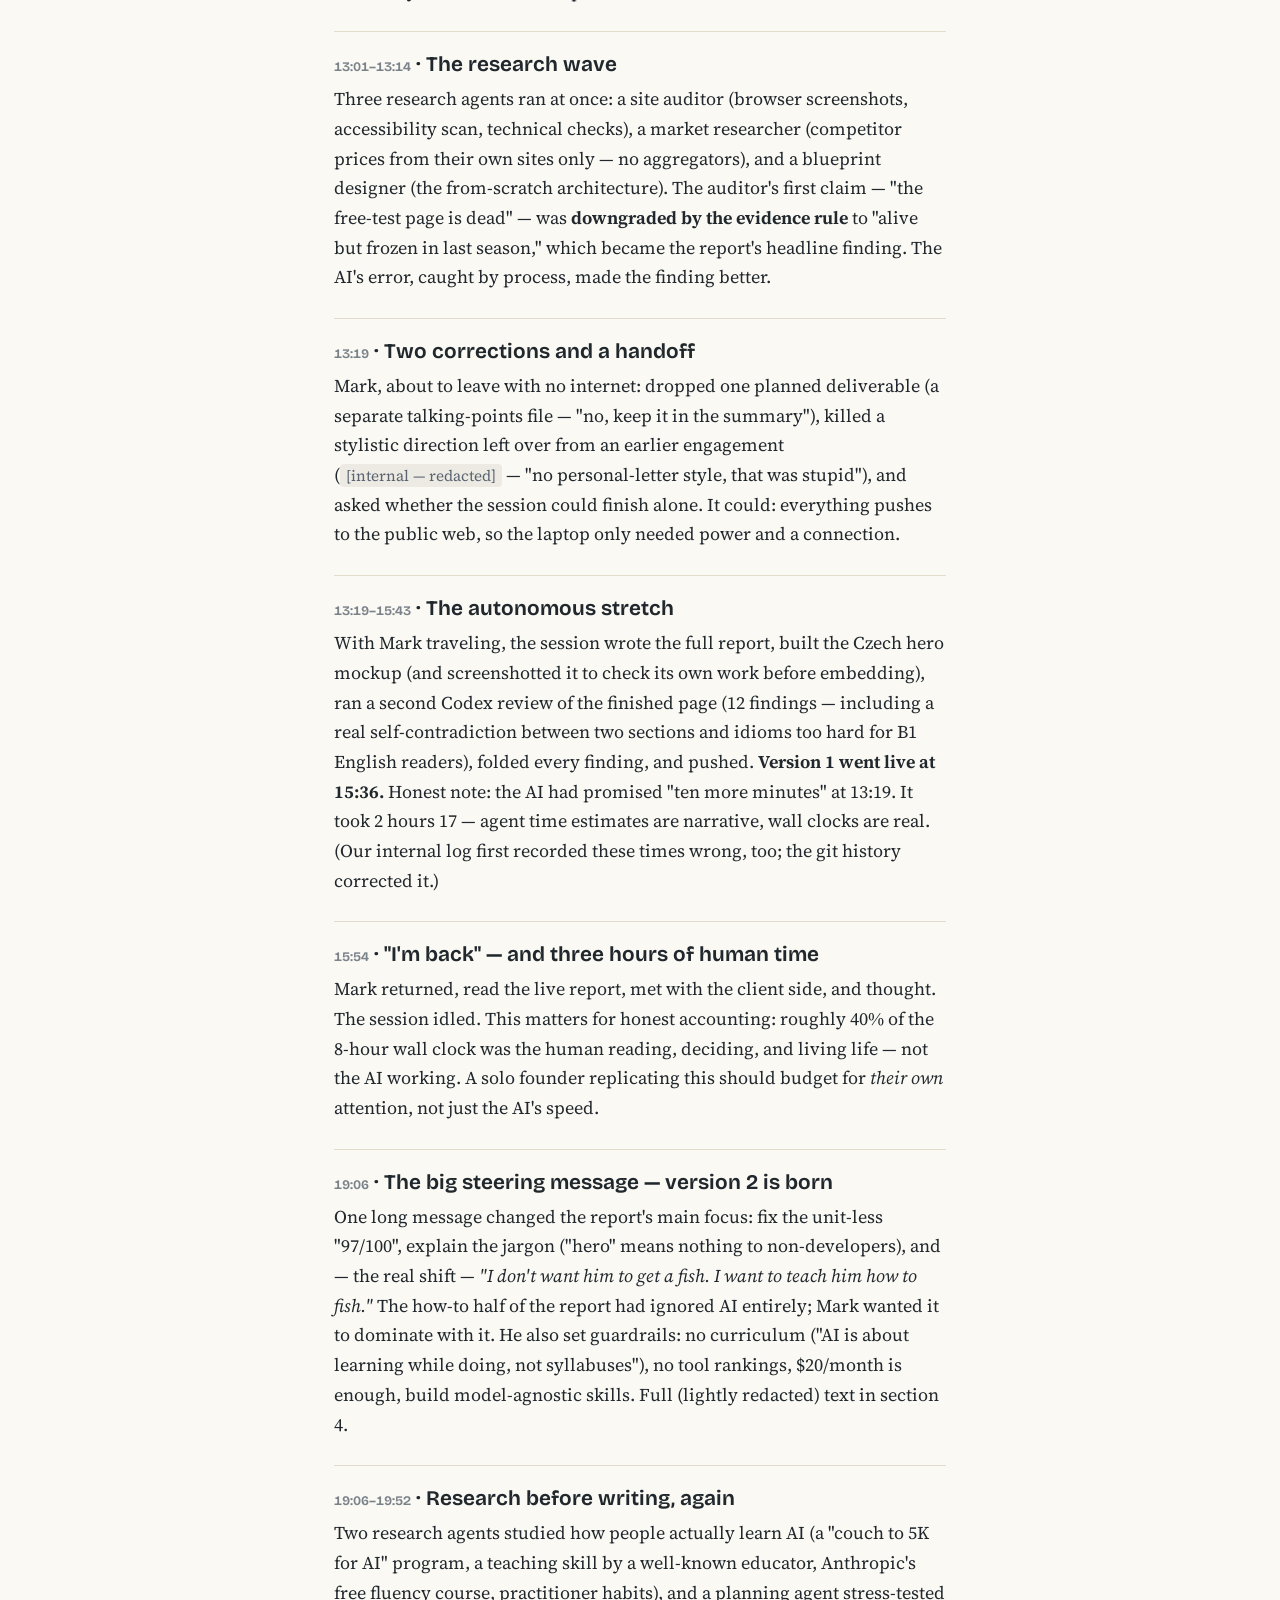
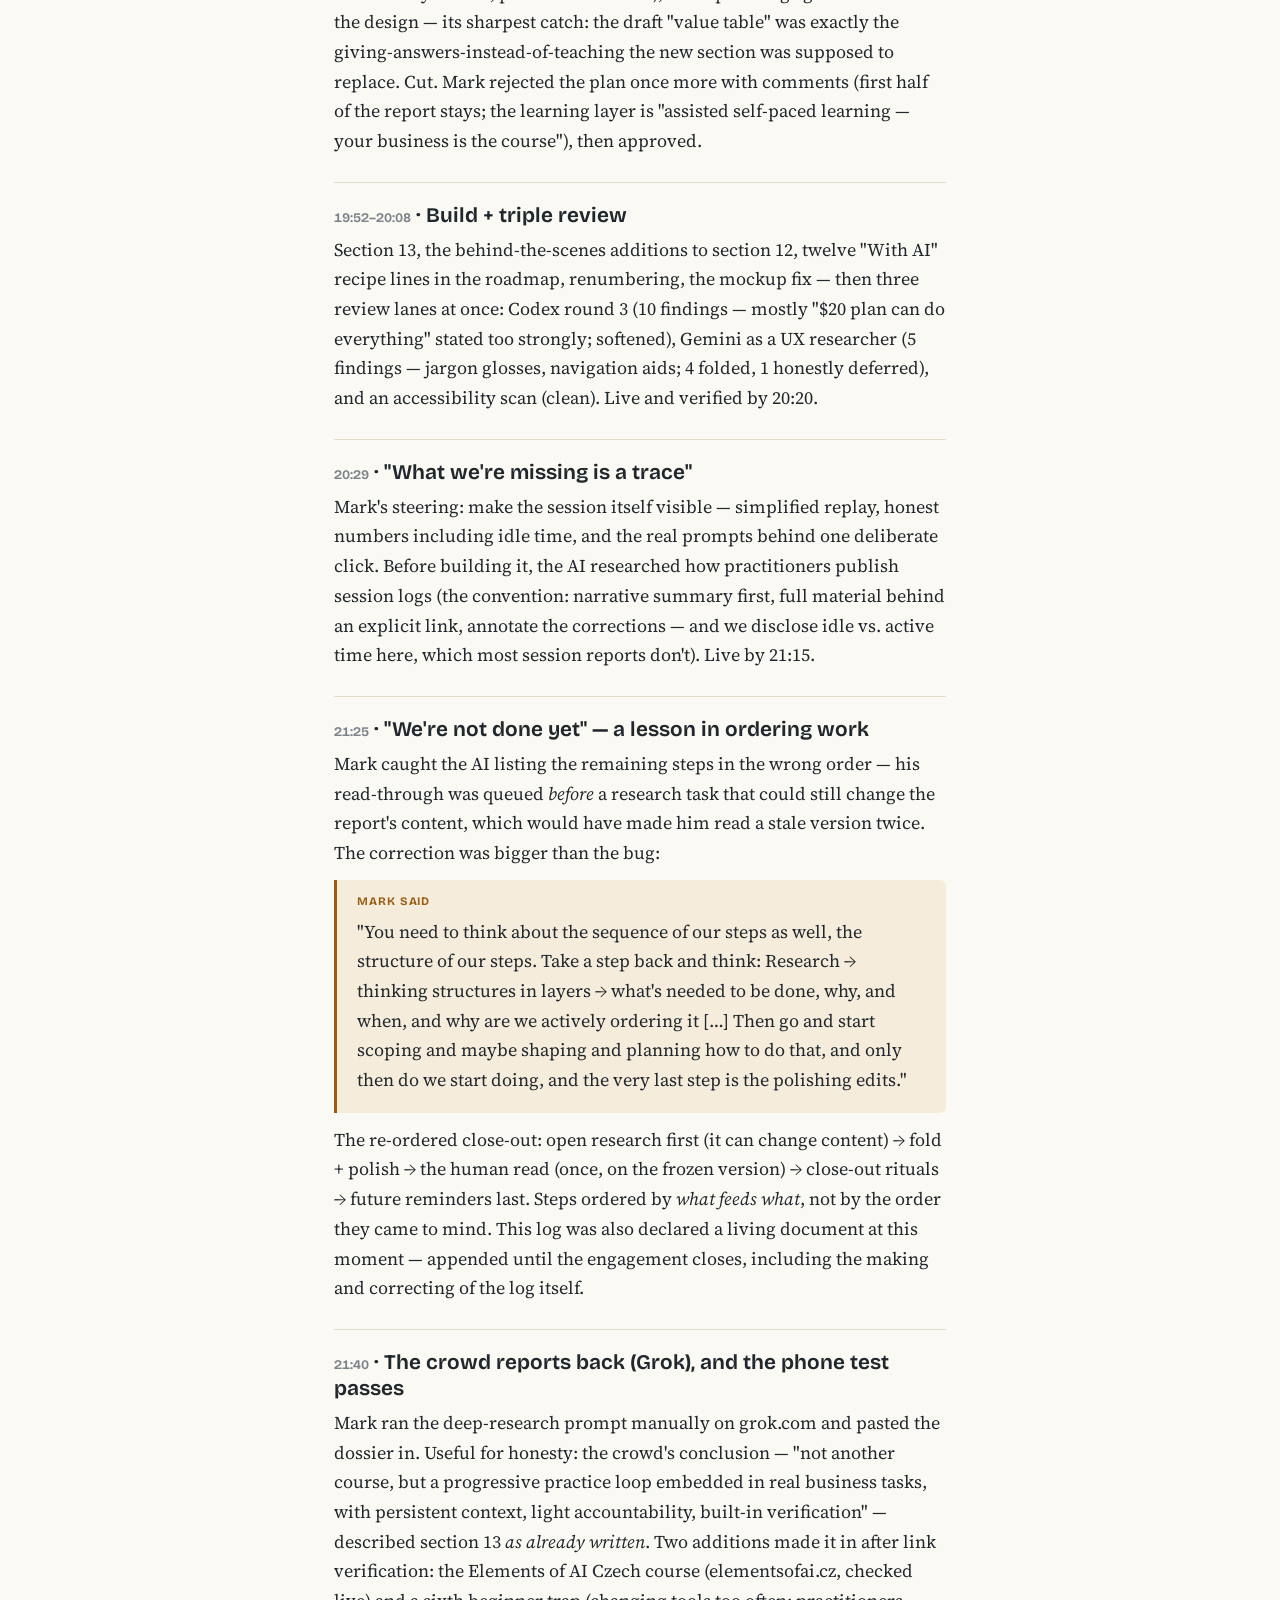
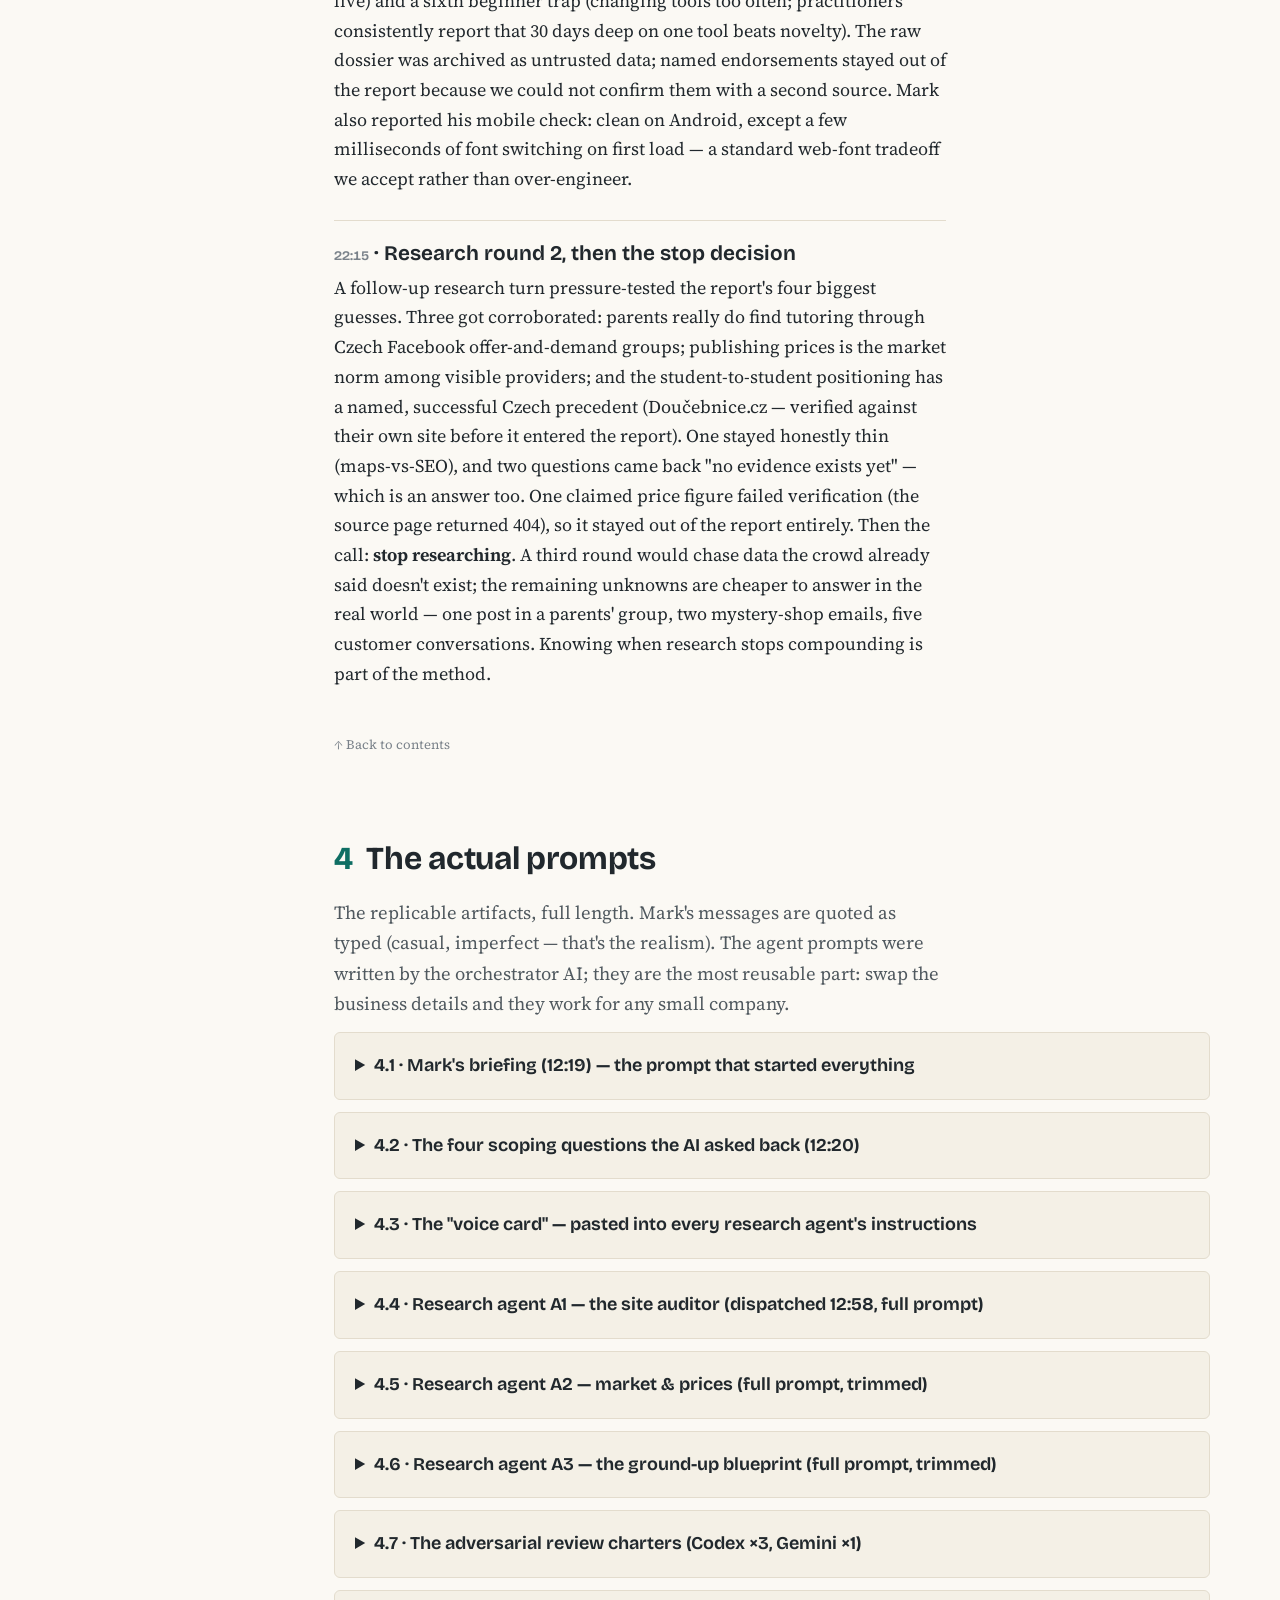
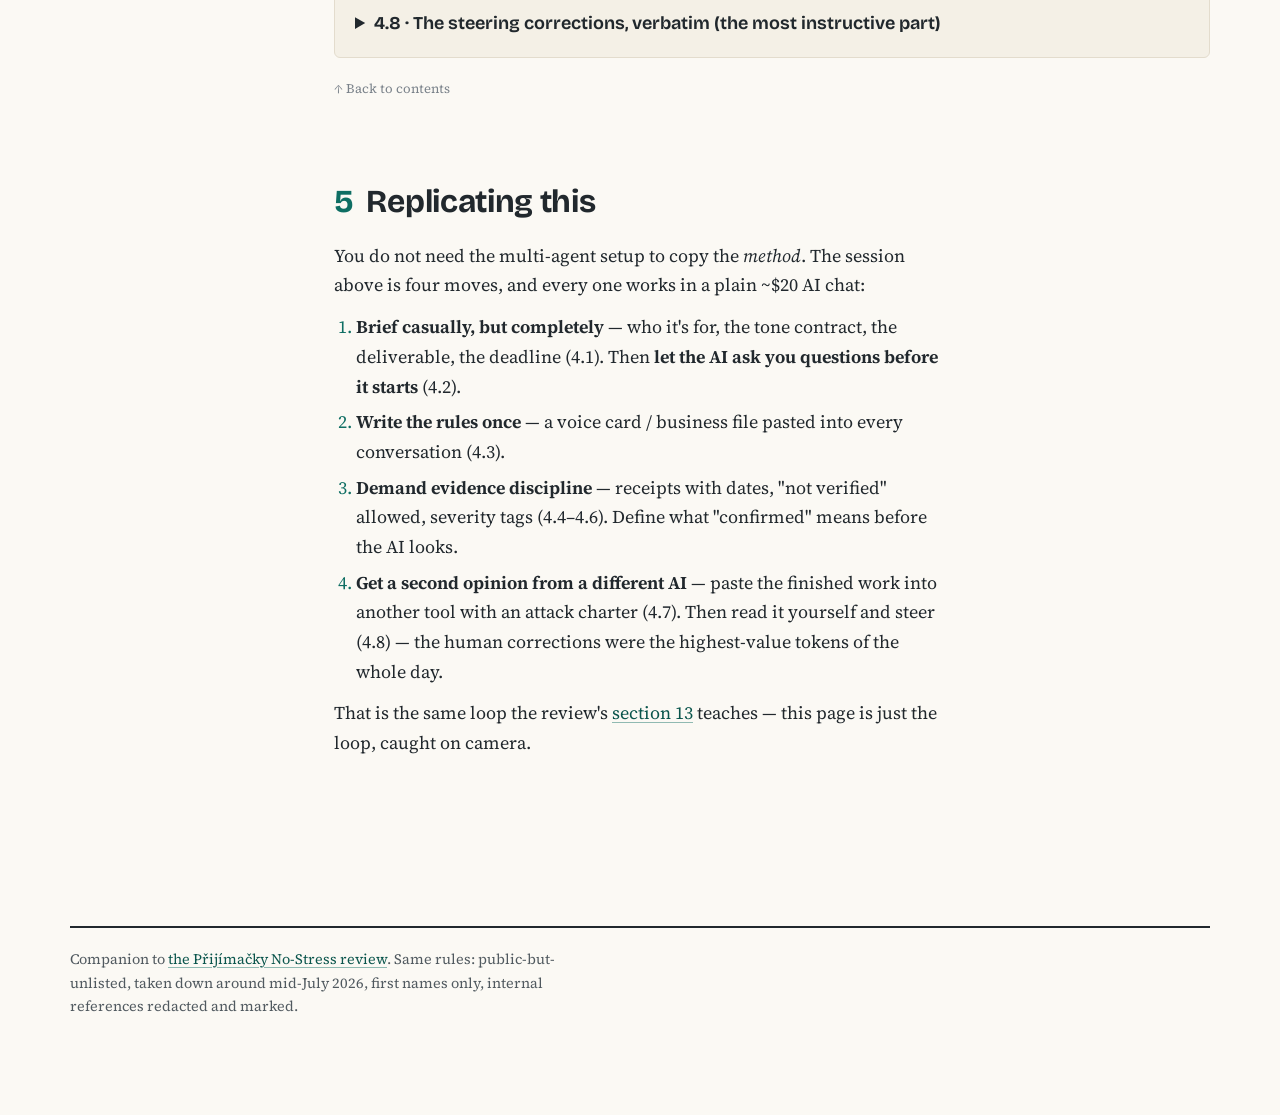
==== commit 9ca579a9: "grok round-2 folds (verified only): Doučebnice precedent, FB-group channel; trace: research-close mo" ====
--- a/session-log.html
+++ b/session-log.html
@@ -166,6 +166,10 @@
       <div class="finding">
         <div class="finding-head"><h3><span class="ts">21:40</span> · The crowd reports back (Grok), and the phone test passes</h3></div>
         <p>Mark ran the deep-research prompt manually on grok.com and pasted the dossier in. Useful for honesty: the crowd's conclusion — "not another course, but a progressive practice loop embedded in real business tasks, with persistent context, light accountability, built-in verification" — described section 13 <em>as already written</em>. Two additions made it in after link verification: the Elements of AI Czech course (elementsofai.cz, checked live) and a sixth beginner trap (changing tools too often; practitioners consistently report that 30 days deep on one tool beats novelty). The raw dossier was archived as untrusted data; named endorsements stayed out of the report because we could not confirm them with a second source. Mark also reported his mobile check: clean on Android, except a few milliseconds of font switching on first load — a standard web-font tradeoff we accept rather than over-engineer.</p>
+      </div>
+      <div class="finding">
+        <div class="finding-head"><h3><span class="ts">22:15</span> · Research round 2, then the stop decision</h3></div>
+        <p>A follow-up research turn pressure-tested the report's four biggest guesses. Three got corroborated: parents really do find tutoring through Czech Facebook offer-and-demand groups; publishing prices is the market norm among visible providers; and the student-to-student positioning has a named, successful Czech precedent (Doučebnice.cz — verified against their own site before it entered the report). One stayed honestly thin (maps-vs-SEO), and two questions came back "no evidence exists yet" — which is an answer too. One claimed price figure failed verification (the source page returned 404), so it stayed out of the report entirely. Then the call: <strong>stop researching</strong>. A third round would chase data the crowd already said doesn't exist; the remaining unknowns are cheaper to answer in the real world — one post in a parents' group, two mystery-shop emails, five customer conversations. Knowing when research stops compounding is part of the method.</p>
       </div>
       <p class="toc-return"><a href="#page-top">↑ Back to contents</a></p>
     </section>
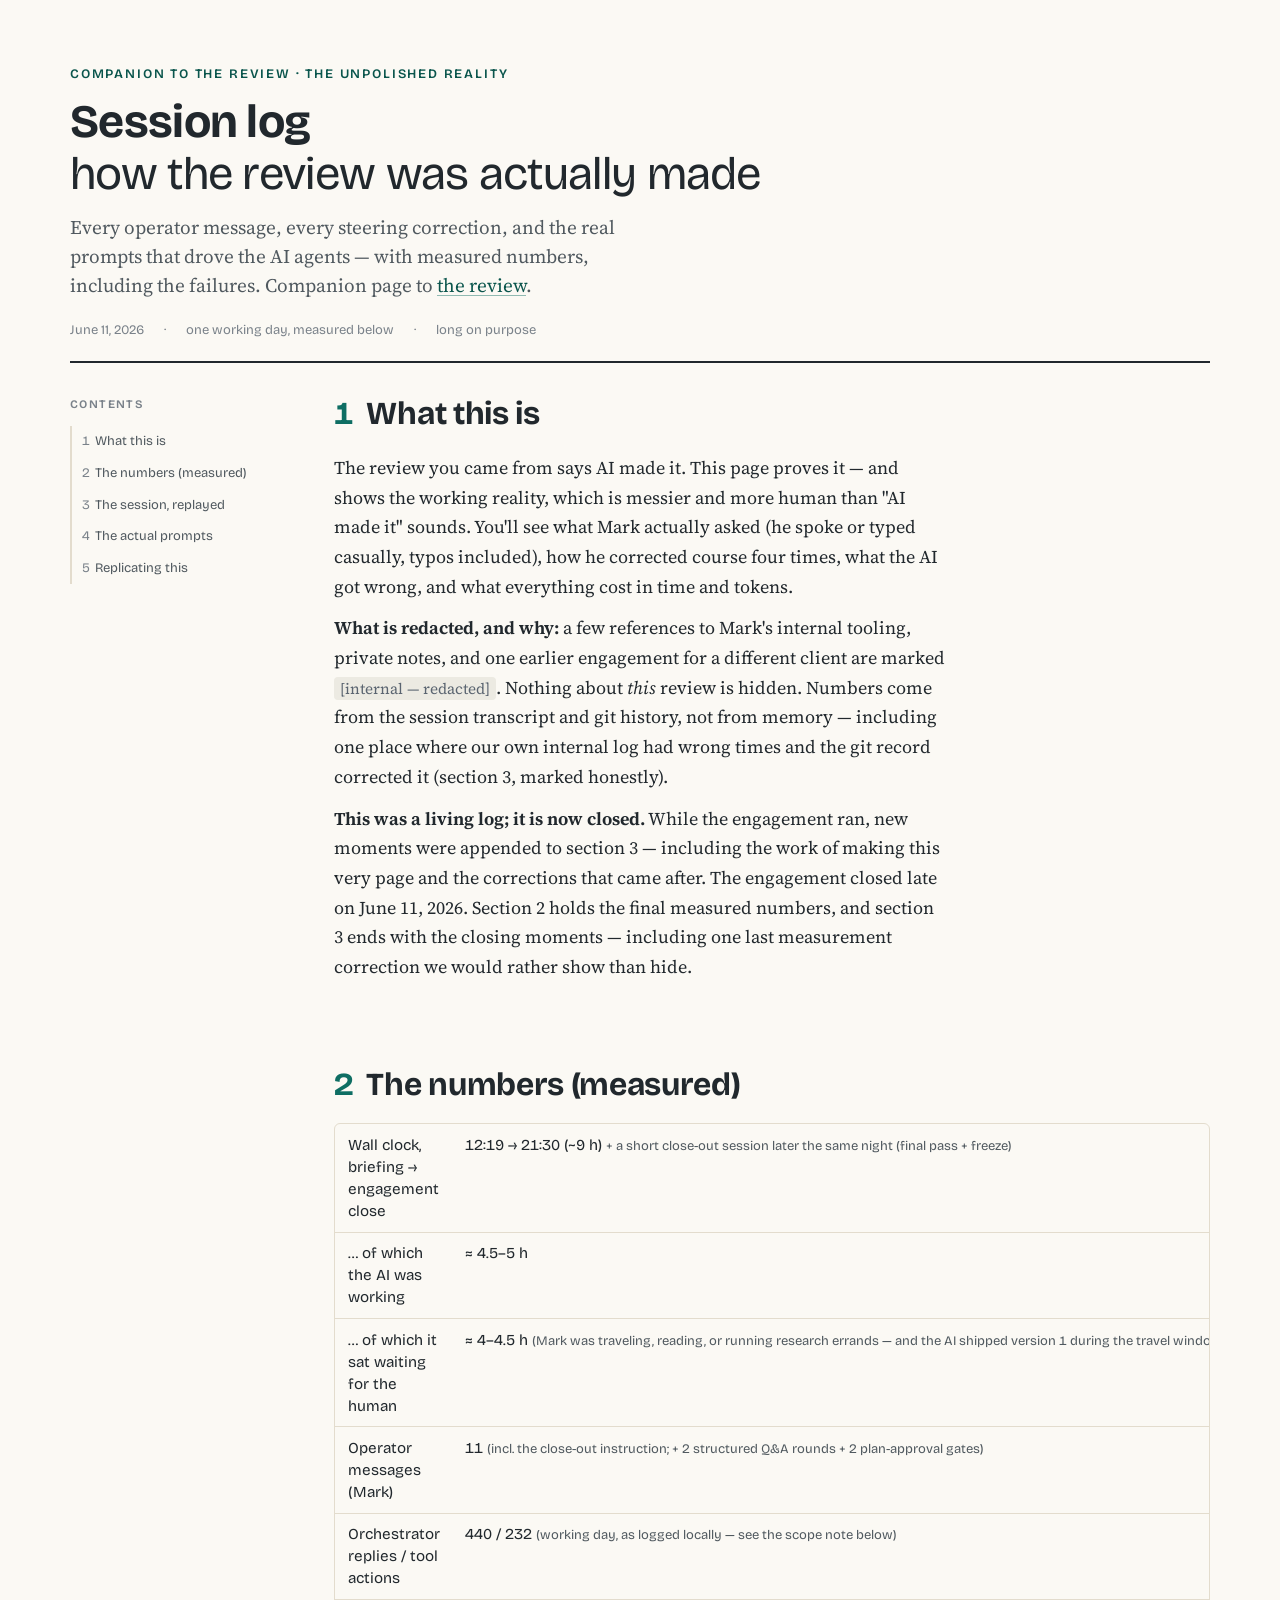
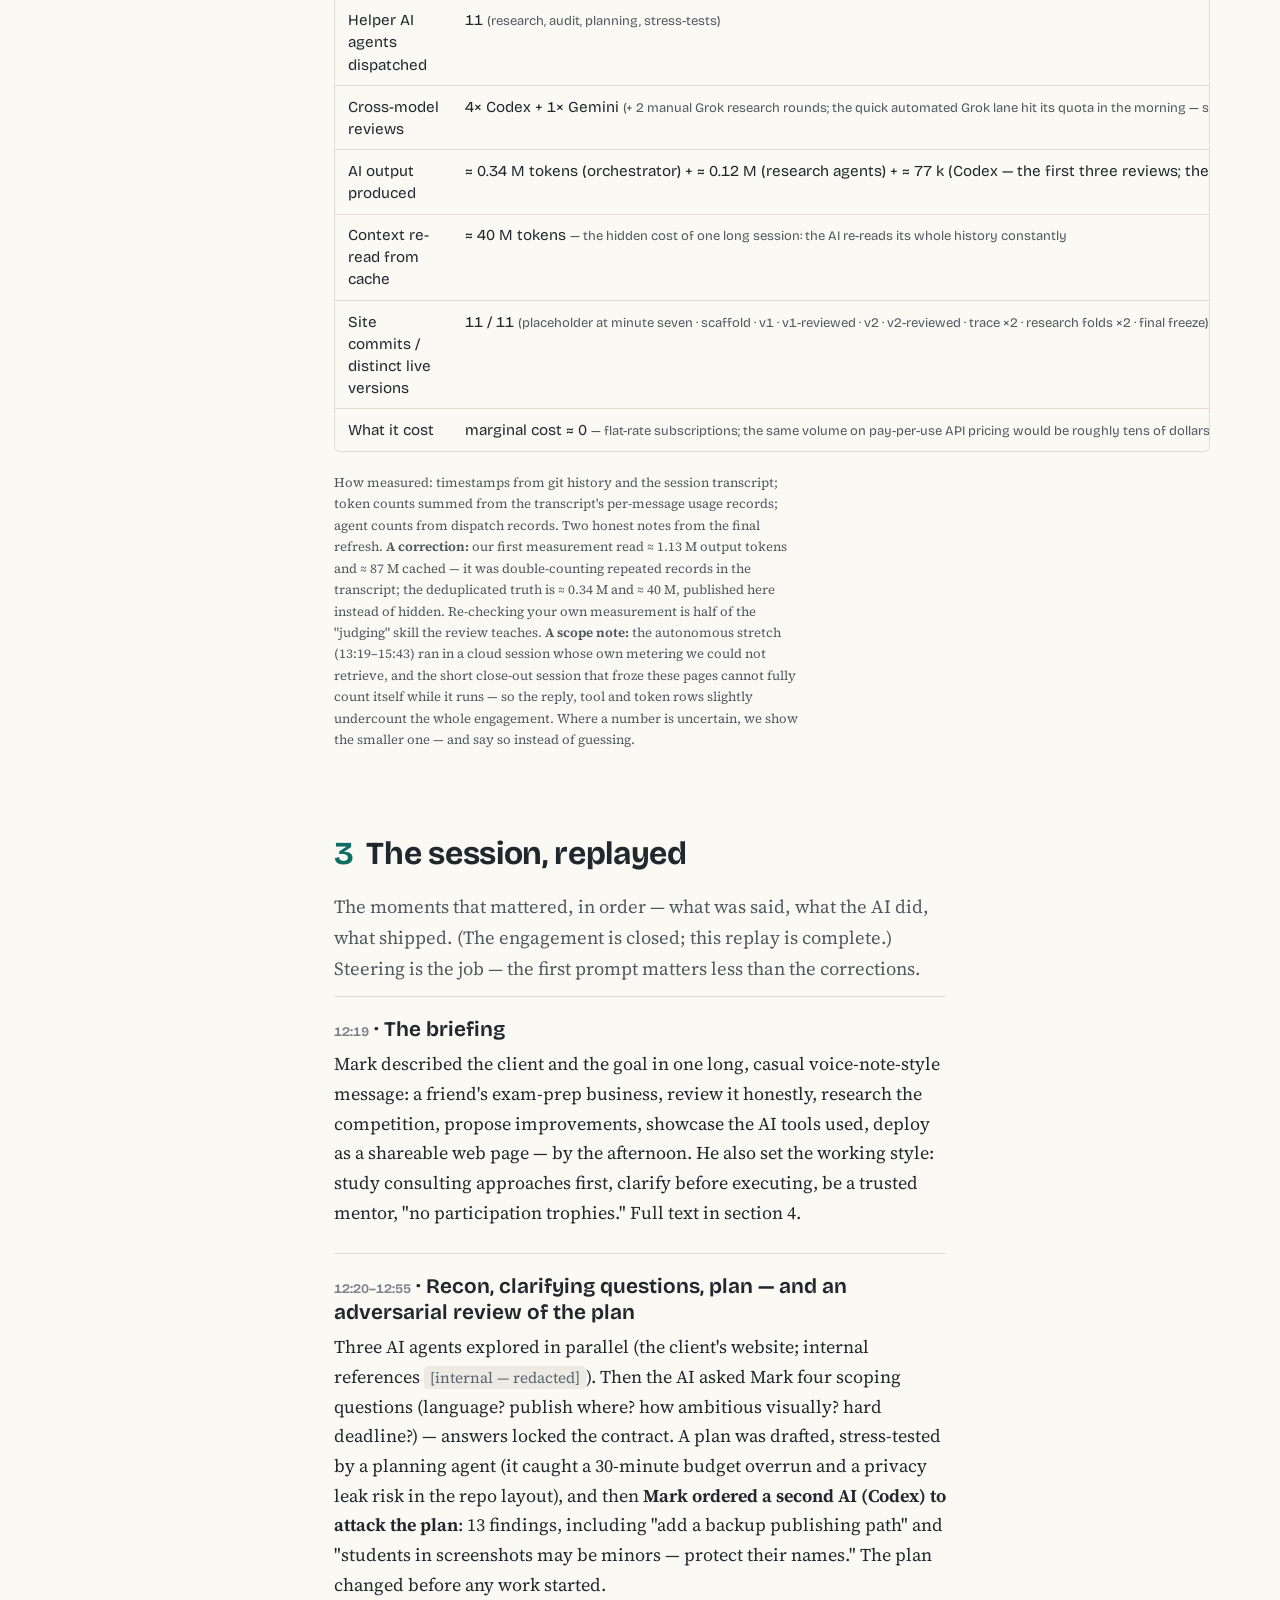
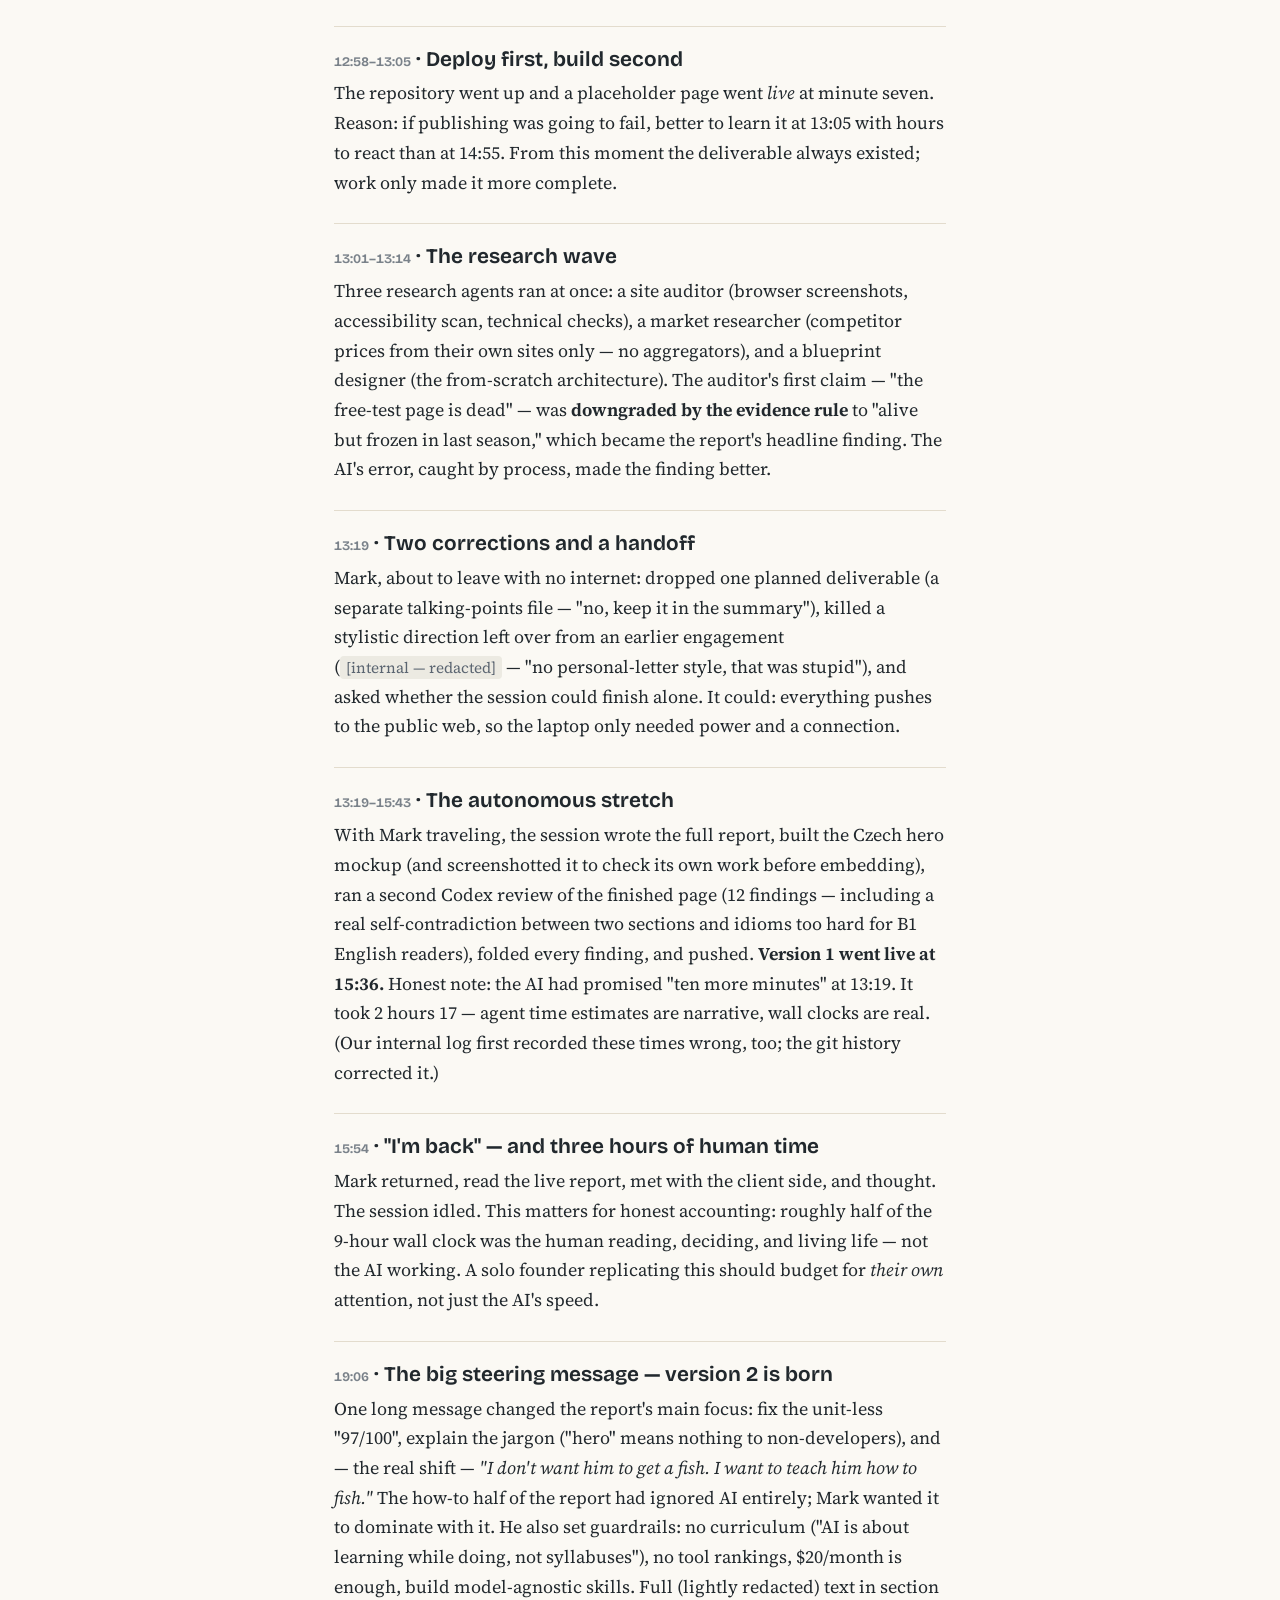
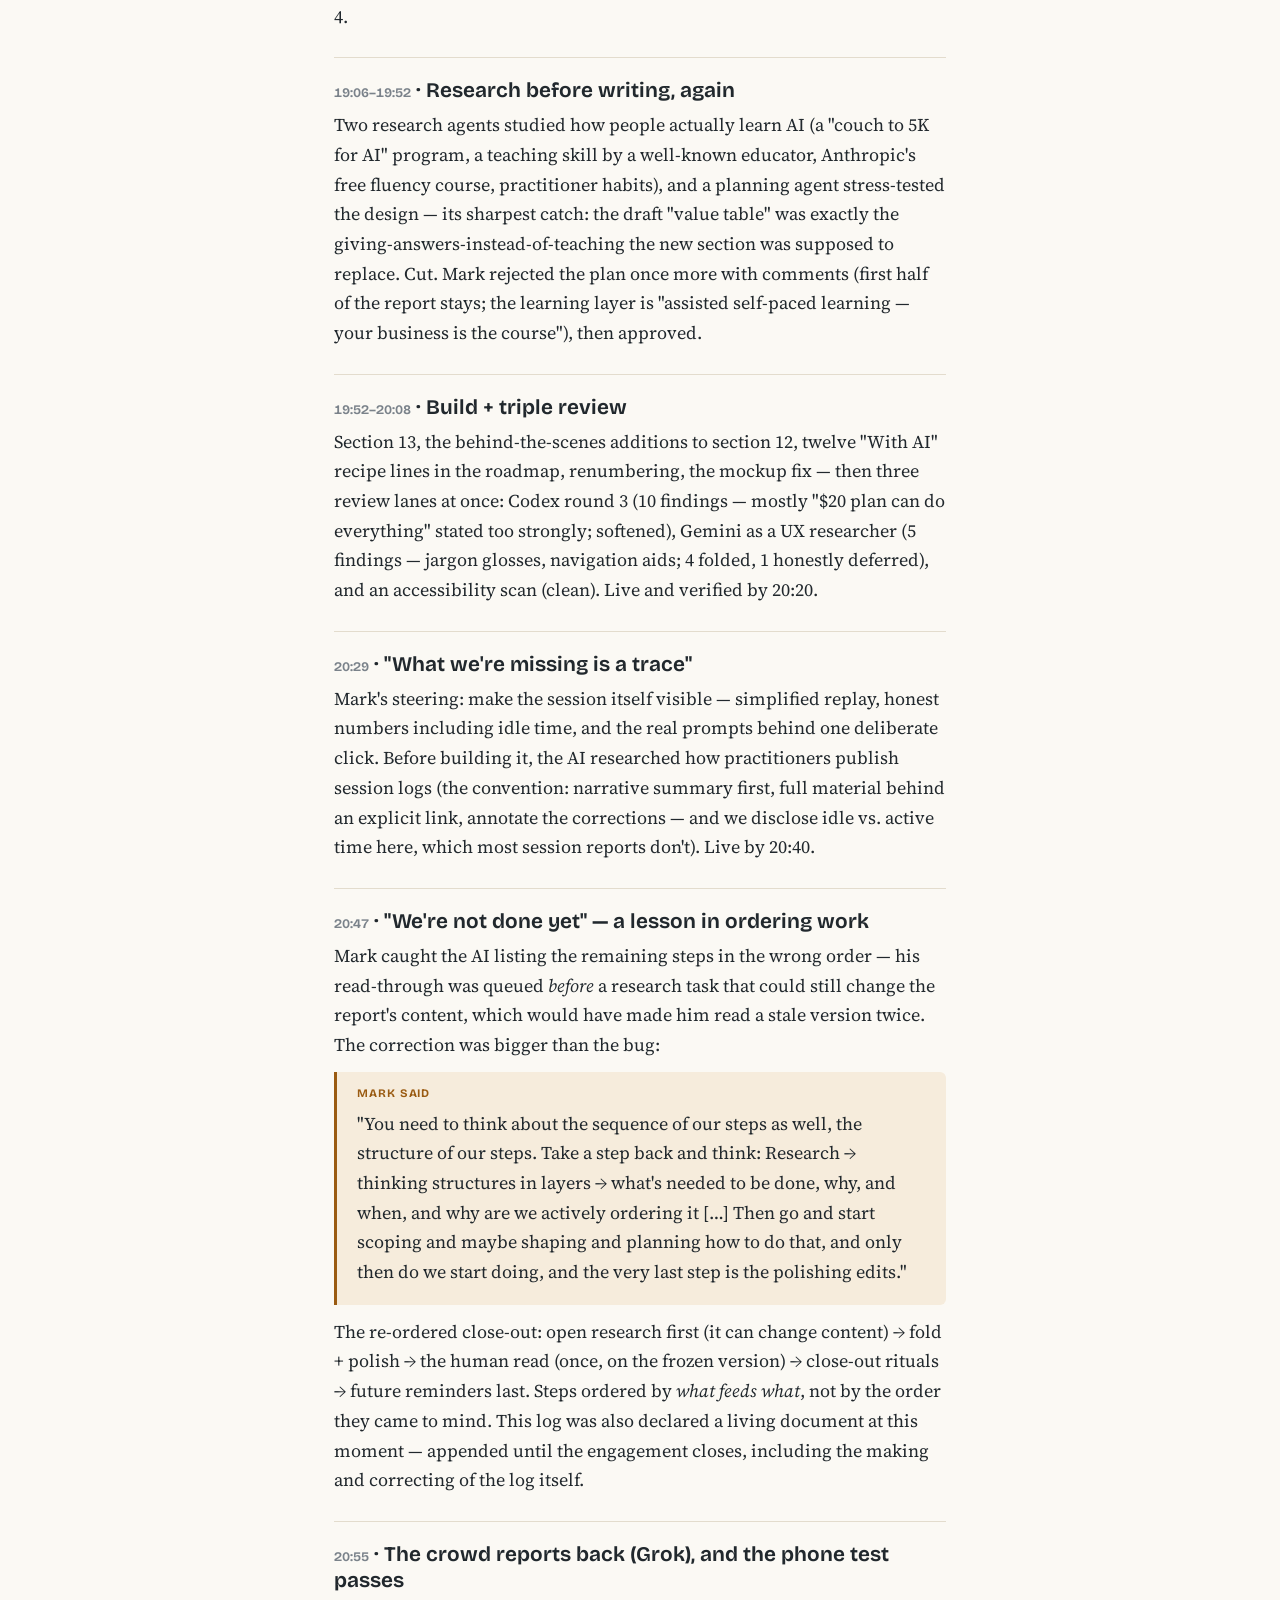
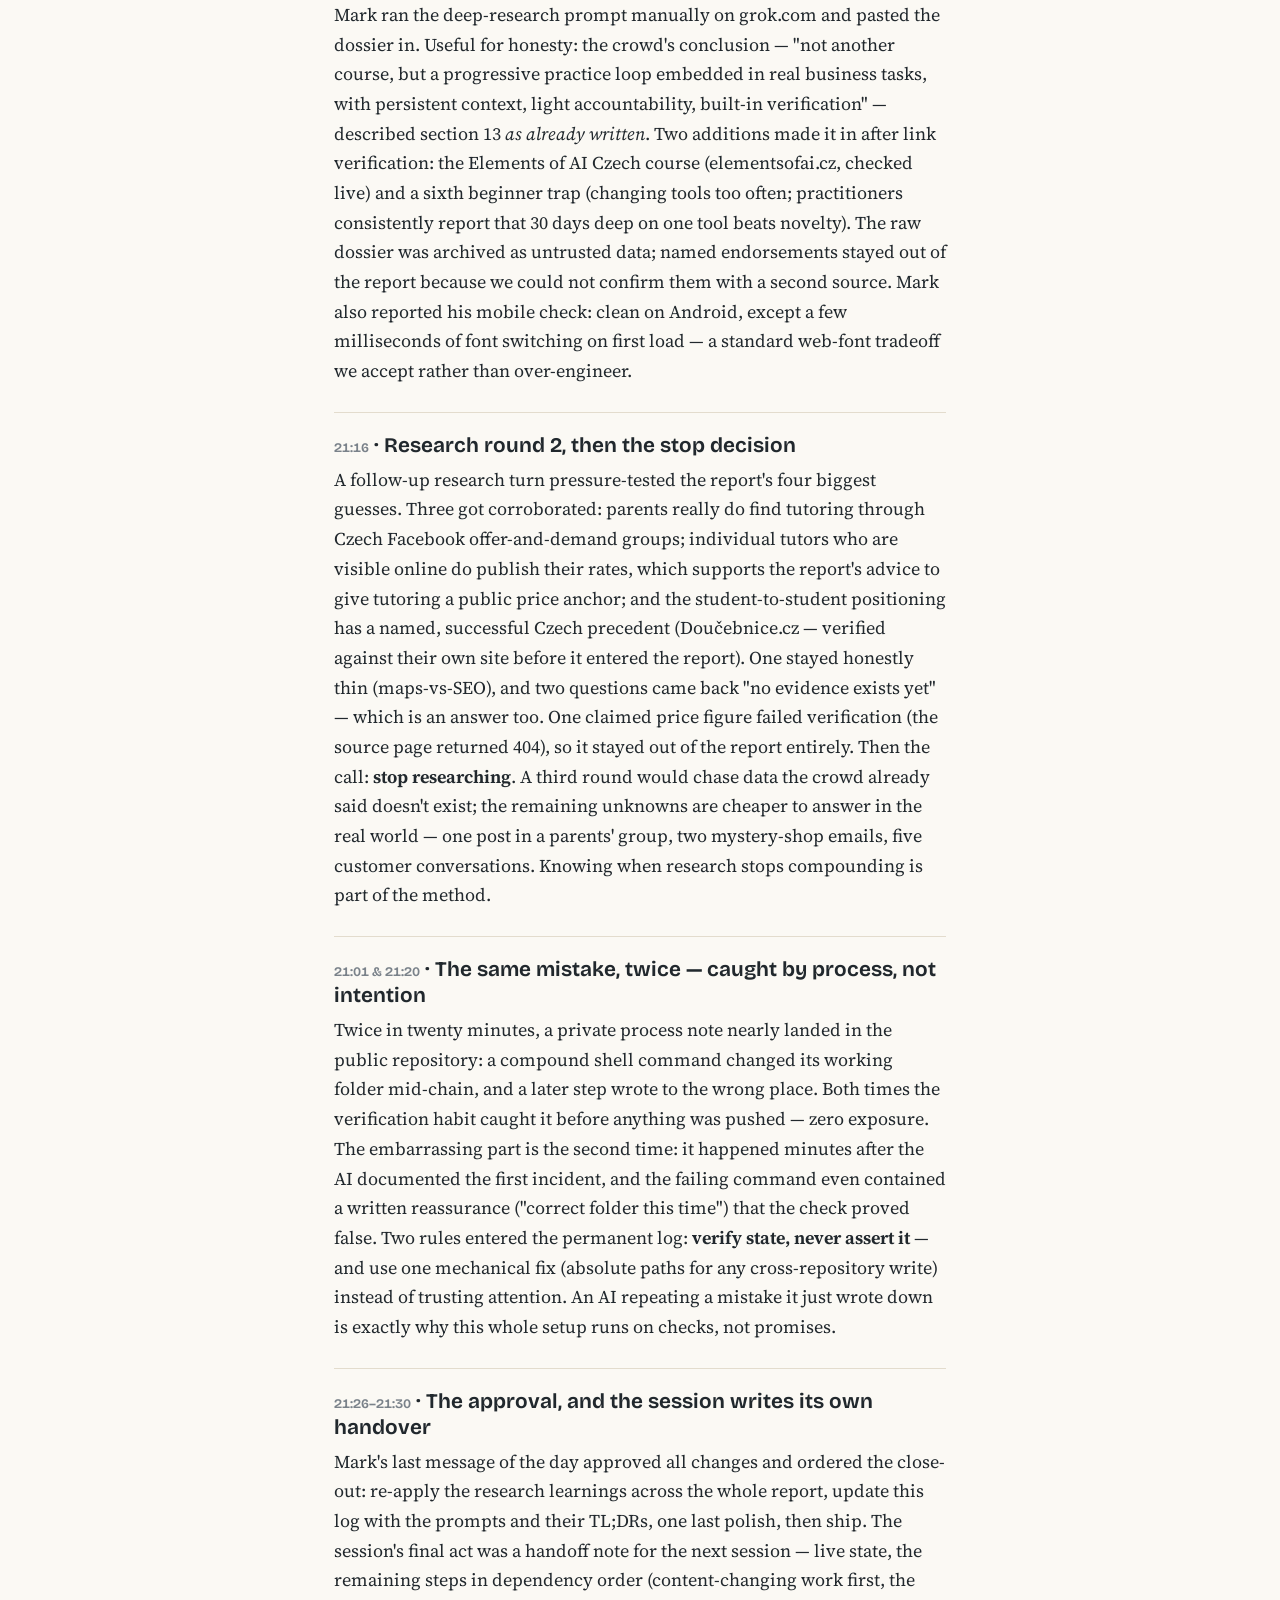
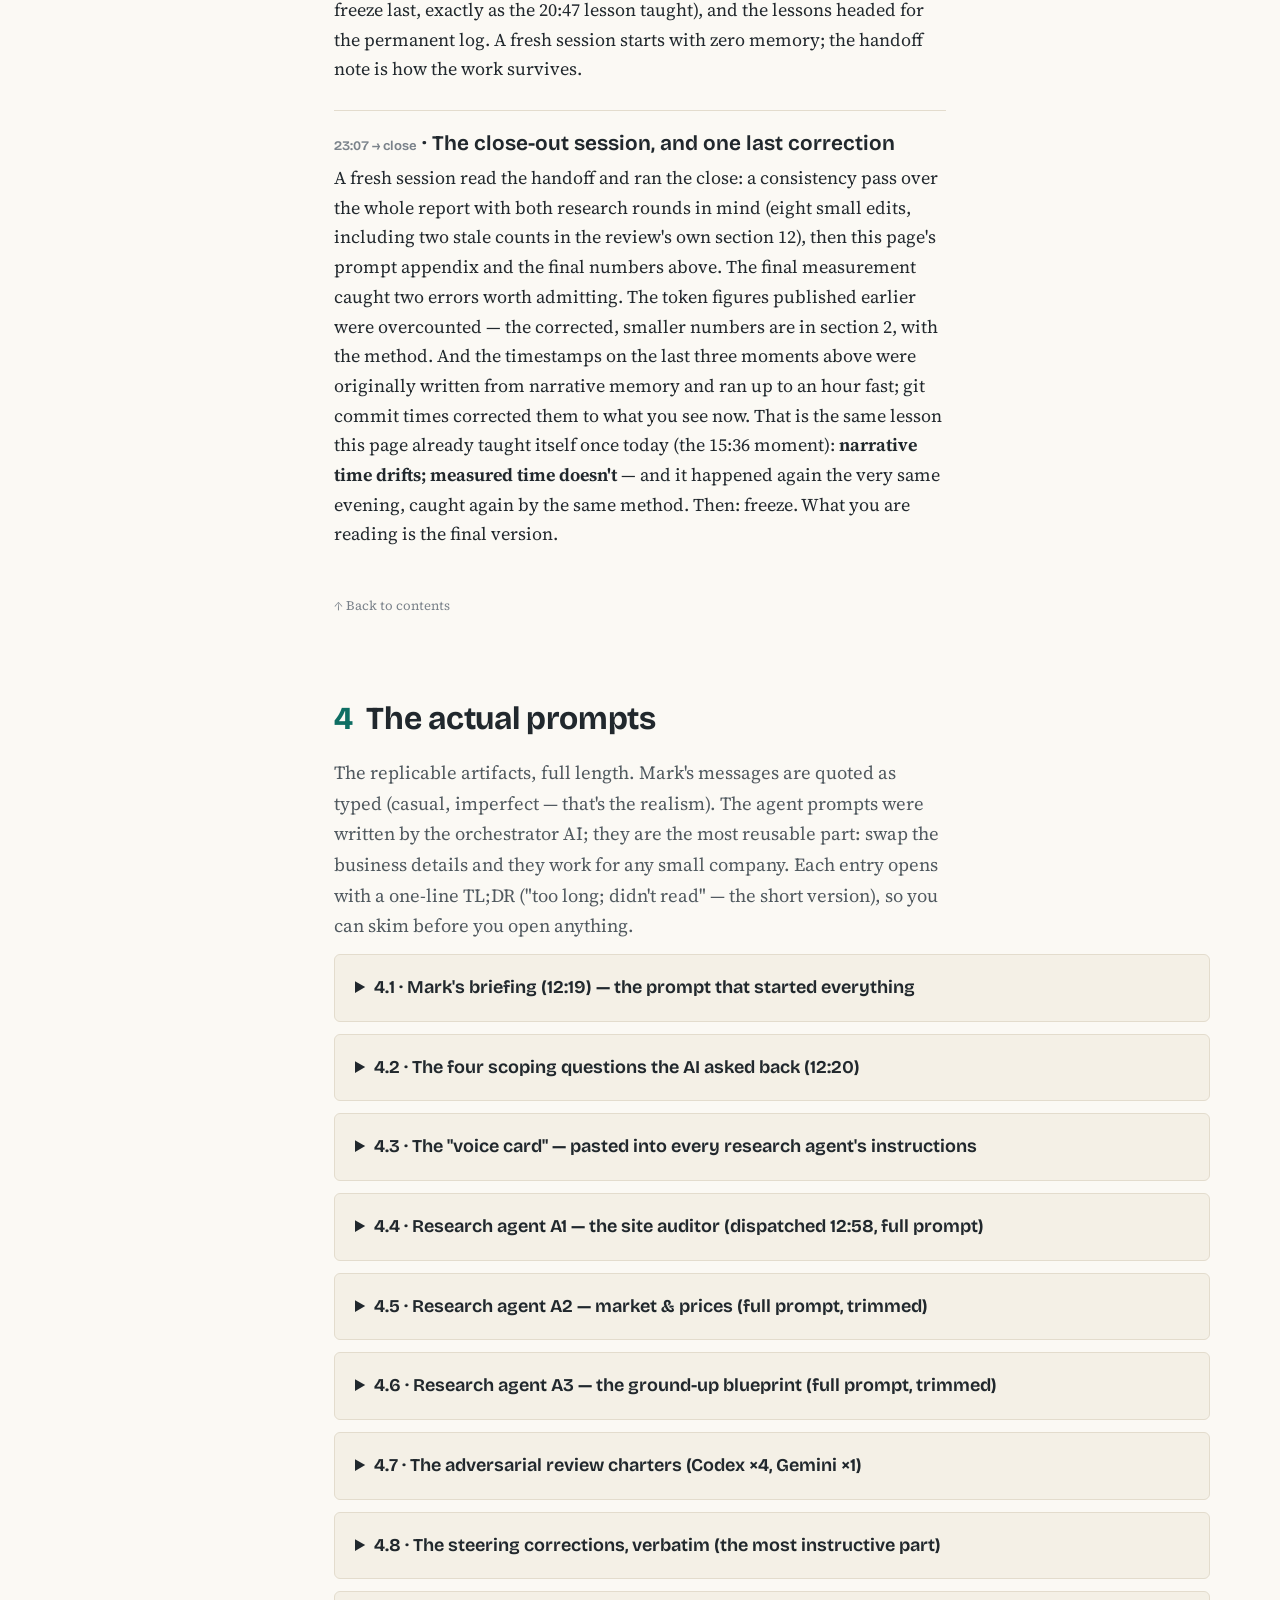
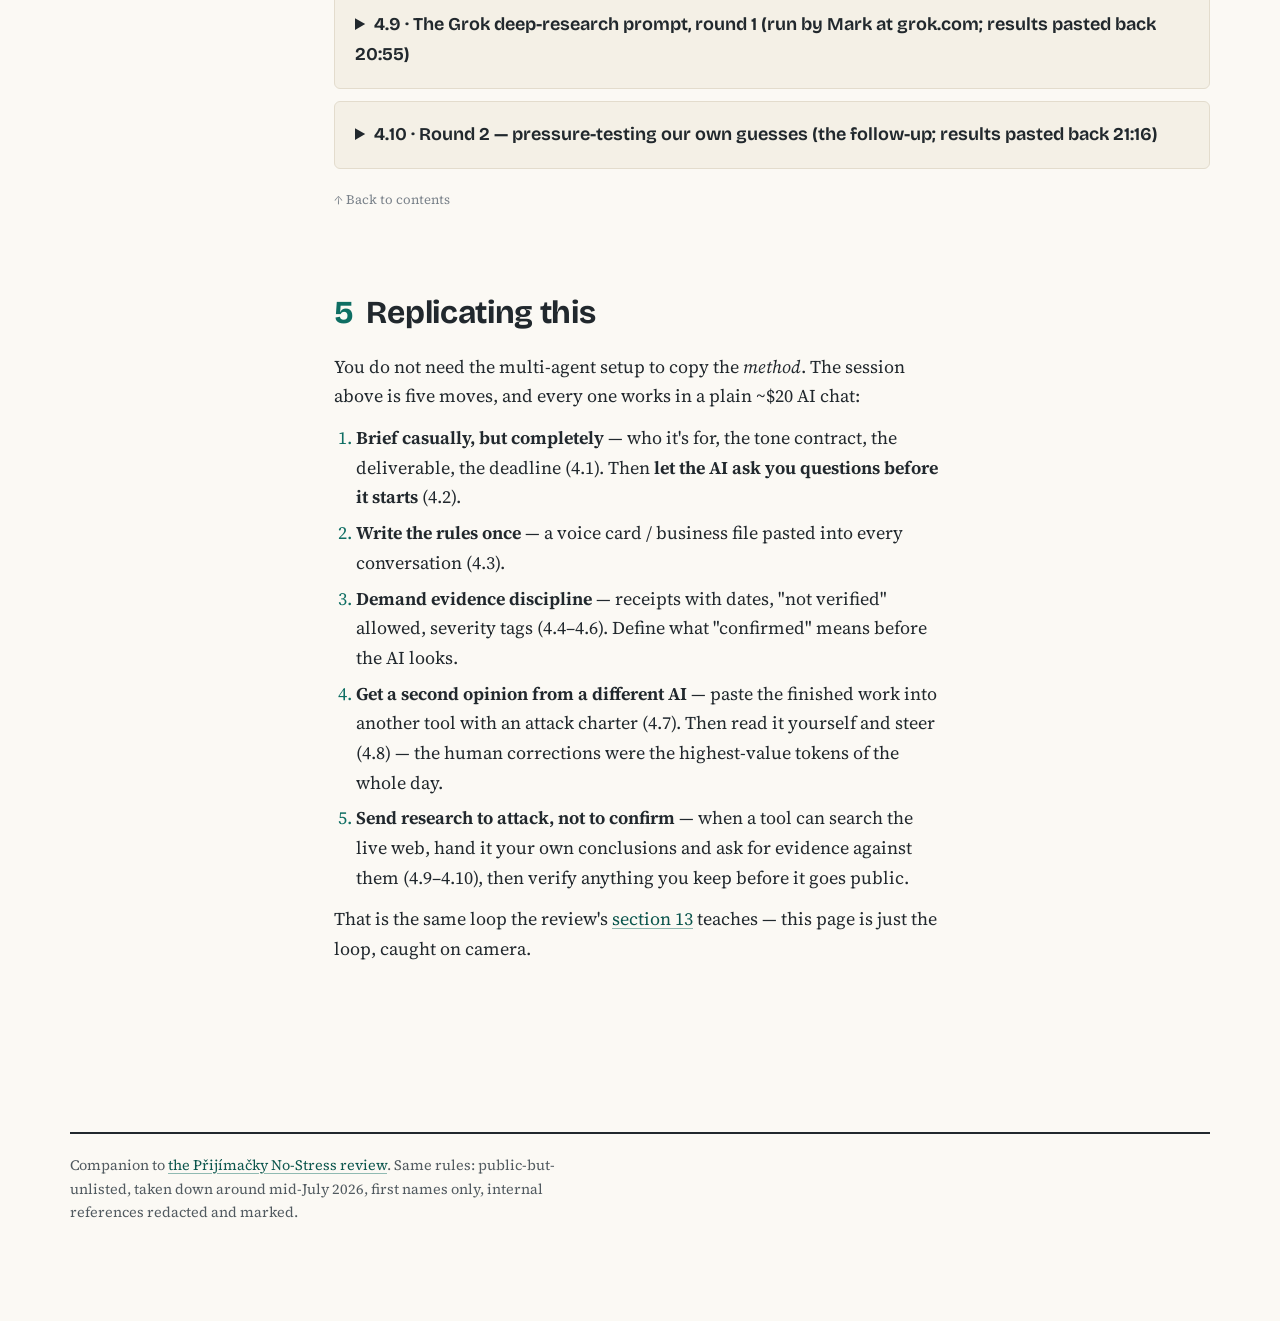
==== commit d157fd1e: "close-out freeze: grok-coherence pass (8 edits), trace final — corrected stamps+numbers, TL;DR layer" ====
--- a/session-log.html
+++ b/session-log.html
@@ -72,7 +72,7 @@
       <h2 id="about-h"><span class="secnum">1</span>What this is</h2>
       <p>The review you came from says AI made it. This page proves it — and shows the working reality, which is messier and more human than "AI made it" sounds. You'll see what Mark actually asked (he spoke or typed casually, typos included), how he corrected course four times, what the AI got wrong, and what everything cost in time and tokens.</p>
       <p><strong>What is redacted, and why:</strong> a few references to Mark's internal tooling, private notes, and one earlier engagement for a different client are marked <span class="redacted">[internal — redacted]</span>. Nothing about <em>this</em> review is hidden. Numbers come from the session transcript and git history, not from memory — including one place where our own internal log had wrong times and the git record corrected it (section 3, marked honestly).</p>
-      <p><strong>This is a living log.</strong> The session it documents was still running when you first read it — including the work of making this very page, and the corrections that came after. New moments are appended at the end of section 3 until the engagement closes; the numbers in section 2 get one final refresh at close.</p>
+      <p><strong>This was a living log; it is now closed.</strong> While the engagement ran, new moments were appended to section 3 — including the work of making this very page and the corrections that came after. The engagement closed late on June 11, 2026. Section 2 holds the final measured numbers, and section 3 ends with the closing moments — including one last measurement correction we would rather show than hide.</p>
     </section>
 
     <section id="numbers" aria-labelledby="numbers-h">
@@ -80,26 +80,26 @@
       <div class="table-wrap">
         <table>
           <tbody>
-            <tr><td>Wall clock, briefing → version 2 live</td><td class="num">12:19 → 20:20 (~8 h)</td></tr>
+            <tr><td>Wall clock, briefing → engagement close</td><td class="num">12:19 → 21:30 (~9 h) <span class="small">+ a short close-out session later the same night (final pass + freeze)</span></td></tr>
             <tr><td>… of which the AI was working</td><td class="num">≈ 4.5–5 h</td></tr>
-            <tr><td>… of which it sat waiting for the human</td><td class="num">≈ 3–3.5 h <span class="small">(Mark was traveling — and the AI shipped version 1 during that window)</span></td></tr>
-            <tr><td>Operator messages (Mark)</td><td class="num">7 <span class="small">+ 2 structured Q&amp;A rounds + 2 plan-approval gates</span></td></tr>
-            <tr><td>Orchestrator replies / tool actions</td><td class="num">337 / 187</td></tr>
+            <tr><td>… of which it sat waiting for the human</td><td class="num">≈ 4–4.5 h <span class="small">(Mark was traveling, reading, or running research errands — and the AI shipped version 1 during the travel window)</span></td></tr>
+            <tr><td>Operator messages (Mark)</td><td class="num">11 <span class="small">(incl. the close-out instruction; + 2 structured Q&amp;A rounds + 2 plan-approval gates)</span></td></tr>
+            <tr><td>Orchestrator replies / tool actions</td><td class="num">440 / 232 <span class="small">(working day, as logged locally — see the scope note below)</span></td></tr>
             <tr><td>Helper AI agents dispatched</td><td class="num">11 <span class="small">(research, audit, planning, stress-tests)</span></td></tr>
-            <tr><td>Cross-model reviews</td><td class="num">3× Codex + 1× Gemini <span class="small">(+ 1 Grok attempt — quota-blocked, skipped honestly)</span></td></tr>
-            <tr><td>AI output produced</td><td class="num">≈ 1.13 M tokens (orchestrator) + ≈ 0.2 M (research agents) + ≈ 77 k (Codex reviews)</td></tr>
-            <tr><td>Context re-read from cache</td><td class="num">≈ 87 M tokens <span class="small">— the hidden cost of one long session: the AI re-reads its whole history constantly</span></td></tr>
-            <tr><td>Site commits / distinct live versions</td><td class="num">6 / 6 <span class="small">(placeholder · scaffold · v1 · v1-reviewed · v2 · v2-reviewed — before this trace page)</span></td></tr>
+            <tr><td>Cross-model reviews</td><td class="num">4× Codex + 1× Gemini <span class="small">(+ 2 manual Grok research rounds; the quick automated Grok lane hit its quota in the morning — skipped honestly)</span></td></tr>
+            <tr><td>AI output produced</td><td class="num">≈ 0.34 M tokens (orchestrator) + ≈ 0.12 M (research agents) + ≈ 77 k (Codex — the first three reviews; the fourth was not measured separately)</td></tr>
+            <tr><td>Context re-read from cache</td><td class="num">≈ 40 M tokens <span class="small">— the hidden cost of one long session: the AI re-reads its whole history constantly</span></td></tr>
+            <tr><td>Site commits / distinct live versions</td><td class="num">11 / 11 <span class="small">(placeholder at minute seven · scaffold · v1 · v1-reviewed · v2 · v2-reviewed · trace ×2 · research folds ×2 · final freeze)</span></td></tr>
             <tr><td>What it cost</td><td class="num">marginal cost ≈ 0 <span class="small">— flat-rate subscriptions; the same volume on pay-per-use API pricing would be roughly tens of dollars <span class="chip chip-inferred">Inferred</span></span></td></tr>
           </tbody>
         </table>
       </div>
-      <p class="small">How measured: timestamps from git history and the session transcript; token counts summed from the transcript's per-message usage records; agent counts from dispatch records. This page itself was added after 20:20 and is not counted.</p>
+      <p class="small">How measured: timestamps from git history and the session transcript; token counts summed from the transcript's per-message usage records; agent counts from dispatch records. Two honest notes from the final refresh. <strong>A correction:</strong> our first measurement read ≈ 1.13 M output tokens and ≈ 87 M cached — it was double-counting repeated records in the transcript; the deduplicated truth is ≈ 0.34 M and ≈ 40 M, published here instead of hidden. Re-checking your own measurement is half of the "judging" skill the review teaches. <strong>A scope note:</strong> the autonomous stretch (13:19–15:43) ran in a cloud session whose own metering we could not retrieve, and the short close-out session that froze these pages cannot fully count itself while it runs — so the reply, tool and token rows slightly undercount the whole engagement. Where a number is uncertain, we show the smaller one — and say so instead of guessing.</p>
     </section>
 
     <section id="replay" aria-labelledby="replay-h">
       <h2 id="replay-h"><span class="secnum">3</span>The session, replayed</h2>
-      <p class="section-intro">The moments that mattered, in order — what was said, what the AI did, what shipped. (This log is alive; moments keep getting appended until the engagement closes.) Steering is the job — the first prompt matters less than the corrections.</p>
+      <p class="section-intro">The moments that mattered, in order — what was said, what the AI did, what shipped. (The engagement is closed; this replay is complete.) Steering is the job — the first prompt matters less than the corrections.</p>
 
       <div class="finding">
         <div class="finding-head"><h3><span class="ts">12:19</span> · The briefing</h3></div>
@@ -133,7 +133,7 @@
 
       <div class="finding">
         <div class="finding-head"><h3><span class="ts">15:54</span> · "I'm back" — and three hours of human time</h3></div>
-        <p>Mark returned, read the live report, met with the client side, and thought. The session idled. This matters for honest accounting: roughly 40% of the 8-hour wall clock was the human reading, deciding, and living life — not the AI working. A solo founder replicating this should budget for <em>their own</em> attention, not just the AI's speed.</p>
+        <p>Mark returned, read the live report, met with the client side, and thought. The session idled. This matters for honest accounting: roughly half of the 9-hour wall clock was the human reading, deciding, and living life — not the AI working. A solo founder replicating this should budget for <em>their own</em> attention, not just the AI's speed.</p>
       </div>
 
       <div class="finding">
@@ -153,33 +153,46 @@
 
       <div class="finding">
         <div class="finding-head"><h3><span class="ts">20:29</span> · "What we're missing is a trace"</h3></div>
-        <p>Mark's steering: make the session itself visible — simplified replay, honest numbers including idle time, and the real prompts behind one deliberate click. Before building it, the AI researched how practitioners publish session logs (the convention: narrative summary first, full material behind an explicit link, annotate the corrections — and we disclose idle vs. active time here, which most session reports don't). Live by 21:15.</p>
-      </div>
-
-      <div class="finding">
-        <div class="finding-head"><h3><span class="ts">21:25</span> · "We're not done yet" — a lesson in ordering work</h3></div>
+        <p>Mark's steering: make the session itself visible — simplified replay, honest numbers including idle time, and the real prompts behind one deliberate click. Before building it, the AI researched how practitioners publish session logs (the convention: narrative summary first, full material behind an explicit link, annotate the corrections — and we disclose idle vs. active time here, which most session reports don't). Live by 20:40.</p>
+      </div>
+
+      <div class="finding">
+        <div class="finding-head"><h3><span class="ts">20:47</span> · "We're not done yet" — a lesson in ordering work</h3></div>
         <p>Mark caught the AI listing the remaining steps in the wrong order — his read-through was queued <em>before</em> a research task that could still change the report's content, which would have made him read a stale version twice. The correction was bigger than the bug:</p>
         <div class="said"><p class="who">Mark said</p><p>"You need to think about the sequence of our steps as well, the structure of our steps. Take a step back and think: Research → thinking structures in layers → what's needed to be done, why, and when, and why are we actively ordering it […] Then go and start scoping and maybe shaping and planning how to do that, and only then do we start doing, and the very last step is the polishing edits."</p></div>
         <p>The re-ordered close-out: open research first (it can change content) → fold + polish → the human read (once, on the frozen version) → close-out rituals → future reminders last. Steps ordered by <em>what feeds what</em>, not by the order they came to mind. This log was also declared a living document at this moment — appended until the engagement closes, including the making and correcting of the log itself.</p>
       </div>
 
       <div class="finding">
-        <div class="finding-head"><h3><span class="ts">21:40</span> · The crowd reports back (Grok), and the phone test passes</h3></div>
+        <div class="finding-head"><h3><span class="ts">20:55</span> · The crowd reports back (Grok), and the phone test passes</h3></div>
         <p>Mark ran the deep-research prompt manually on grok.com and pasted the dossier in. Useful for honesty: the crowd's conclusion — "not another course, but a progressive practice loop embedded in real business tasks, with persistent context, light accountability, built-in verification" — described section 13 <em>as already written</em>. Two additions made it in after link verification: the Elements of AI Czech course (elementsofai.cz, checked live) and a sixth beginner trap (changing tools too often; practitioners consistently report that 30 days deep on one tool beats novelty). The raw dossier was archived as untrusted data; named endorsements stayed out of the report because we could not confirm them with a second source. Mark also reported his mobile check: clean on Android, except a few milliseconds of font switching on first load — a standard web-font tradeoff we accept rather than over-engineer.</p>
       </div>
       <div class="finding">
-        <div class="finding-head"><h3><span class="ts">22:15</span> · Research round 2, then the stop decision</h3></div>
-        <p>A follow-up research turn pressure-tested the report's four biggest guesses. Three got corroborated: parents really do find tutoring through Czech Facebook offer-and-demand groups; publishing prices is the market norm among visible providers; and the student-to-student positioning has a named, successful Czech precedent (Doučebnice.cz — verified against their own site before it entered the report). One stayed honestly thin (maps-vs-SEO), and two questions came back "no evidence exists yet" — which is an answer too. One claimed price figure failed verification (the source page returned 404), so it stayed out of the report entirely. Then the call: <strong>stop researching</strong>. A third round would chase data the crowd already said doesn't exist; the remaining unknowns are cheaper to answer in the real world — one post in a parents' group, two mystery-shop emails, five customer conversations. Knowing when research stops compounding is part of the method.</p>
+        <div class="finding-head"><h3><span class="ts">21:16</span> · Research round 2, then the stop decision</h3></div>
+        <p>A follow-up research turn pressure-tested the report's four biggest guesses. Three got corroborated: parents really do find tutoring through Czech Facebook offer-and-demand groups; individual tutors who are visible online do publish their rates, which supports the report's advice to give tutoring a public price anchor; and the student-to-student positioning has a named, successful Czech precedent (Doučebnice.cz — verified against their own site before it entered the report). One stayed honestly thin (maps-vs-SEO), and two questions came back "no evidence exists yet" — which is an answer too. One claimed price figure failed verification (the source page returned 404), so it stayed out of the report entirely. Then the call: <strong>stop researching</strong>. A third round would chase data the crowd already said doesn't exist; the remaining unknowns are cheaper to answer in the real world — one post in a parents' group, two mystery-shop emails, five customer conversations. Knowing when research stops compounding is part of the method.</p>
+      </div>
+      <div class="finding">
+        <div class="finding-head"><h3><span class="ts">21:01 &amp; 21:20</span> · The same mistake, twice — caught by process, not intention</h3></div>
+        <p>Twice in twenty minutes, a private process note nearly landed in the public repository: a compound shell command changed its working folder mid-chain, and a later step wrote to the wrong place. Both times the verification habit caught it before anything was pushed — zero exposure. The embarrassing part is the second time: it happened minutes after the AI documented the first incident, and the failing command even contained a written reassurance ("correct folder this time") that the check proved false. Two rules entered the permanent log: <strong>verify state, never assert it</strong> — and use one mechanical fix (absolute paths for any cross-repository write) instead of trusting attention. An AI repeating a mistake it just wrote down is exactly why this whole setup runs on checks, not promises.</p>
+      </div>
+      <div class="finding">
+        <div class="finding-head"><h3><span class="ts">21:26–21:30</span> · The approval, and the session writes its own handover</h3></div>
+        <p>Mark's last message of the day approved all changes and ordered the close-out: re-apply the research learnings across the whole report, update this log with the prompts and their TL;DRs, one last polish, then ship. The session's final act was a handoff note for the next session — live state, the remaining steps in dependency order (content-changing work first, the freeze last, exactly as the 20:47 lesson taught), and the lessons headed for the permanent log. A fresh session starts with zero memory; the handoff note is how the work survives.</p>
+      </div>
+      <div class="finding">
+        <div class="finding-head"><h3><span class="ts">23:07 → close</span> · The close-out session, and one last correction</h3></div>
+        <p>A fresh session read the handoff and ran the close: a consistency pass over the whole report with both research rounds in mind (eight small edits, including two stale counts in the review's own section 12), then this page's prompt appendix and the final numbers above. The final measurement caught two errors worth admitting. The token figures published earlier were overcounted — the corrected, smaller numbers are in section 2, with the method. And the timestamps on the last three moments above were originally written from narrative memory and ran up to an hour fast; git commit times corrected them to what you see now. That is the same lesson this page already taught itself once today (the 15:36 moment): <strong>narrative time drifts; measured time doesn't</strong> — and it happened again the very same evening, caught again by the same method. Then: freeze. What you are reading is the final version.</p>
       </div>
       <p class="toc-return"><a href="#page-top">↑ Back to contents</a></p>
     </section>
 
     <section id="prompts" aria-labelledby="prompts-h">
       <h2 id="prompts-h"><span class="secnum">4</span>The actual prompts</h2>
-      <p class="section-intro">The replicable artifacts, full length. Mark's messages are quoted as typed (casual, imperfect — that's the realism). The agent prompts were written by the orchestrator AI; they are the most reusable part: swap the business details and they work for any small company.</p>
+      <p class="section-intro">The replicable artifacts, full length. Mark's messages are quoted as typed (casual, imperfect — that's the realism). The agent prompts were written by the orchestrator AI; they are the most reusable part: swap the business details and they work for any small company. Each entry opens with a one-line TL;DR ("too long; didn't read" — the short version), so you can skim before you open anything.</p>
 
       <details class="appendix">
         <summary>4.1 · Mark's briefing (12:19) — the prompt that started everything</summary>
+        <p class="small"><strong>TL;DR:</strong> review a friend's exam-prep business honestly, study the competition, propose improvements, document the method, publish as a shareable page by mid-afternoon — in a trusted-mentor tone, no participation trophies.</p>
         <div class="said"><p class="who">Mark said (abridged only where marked)</p>
         <p>"I have a new project-client: a young entrepreneur running a little website in a small town in the Czech Republic. He started this little business of preparing students in his local town for the test exams for the high schools. […] He shared with me a website, and I want to review it, try to understand the business, try to understand the competition, and think about suggestions for improvement. I definitely have suggestions for improvement on the UX and UI side […] give it some consolidated design style guide, and basically elevate the whole interface experience without being super flashy or anything that's not necessary. We also need to be appropriate and truly honestly representing him himself and his business […] What I want from you is to start in some logical, structured fashion. Help me think through how we set up a plan. I think at first we should research some consulting concepts, small business consulting or literally startup consulting concepts […] I'm going to be meeting him in a few hours in the afternoon, and I want to have a little brief. […] We want to be encouraging. Remember, it's a very young entrepreneur starting his business, still a student at high school. We don't want to be just giving participation trophies either. We want to be like a trusted mentor for him […] Alongside, we're also going to document what kind of steps we have taken, what kind of tools we have used, and why. […] Maybe the very best start would be to start with a Q&amp;A session […] to just clarify what we're trying to do and why, and what's in scope and out of scope. […] The output should be a little report that we will upload in HTML form […] deploy it on a Github pages so that we can very easily share it." <span class="redacted">[references to internal tools and an earlier engagement removed]</span></p></div>
         <p class="small">Notice what makes this brief work despite the casual style: who the client is, the honest-mentor tone contract, the deliverable format, the deadline, and permission to structure the approach. Content beats polish.</p>
@@ -187,6 +200,7 @@
 
       <details class="appendix">
         <summary>4.2 · The four scoping questions the AI asked back (12:20)</summary>
+        <p class="small"><strong>TL;DR:</strong> before building anything, the AI asked four questions; the four binding answers — language, where to publish, ambition, deadline — became the contract for the day.</p>
         <ul>
           <li><strong>Language?</strong> → English, simple (B1–B2), Czech terms in brackets — "Ondra and Šimon speak English and need to practice it."</li>
           <li><strong>Publish when/where?</strong> → Public link before the meeting, neutral repo name, search engines told not to index, ~30-day takedown.</li>
@@ -198,6 +212,7 @@
 
       <details class="appendix">
         <summary>4.3 · The "voice card" — pasted into every research agent's instructions</summary>
+        <p class="small"><strong>TL;DR:</strong> five binding lines pasted into every helper agent — simple English, Czech terms in brackets, every claim tagged and receipted, first names only.</p>
         <div class="prompt-block">VOICE CARD (binding): simple English (B1-B2), short sentences. Czech terms in
 brackets with correct diacritics on first use. Tag every claim [Observed]
 (verified today, with URL + time) or [Inferred] (reasoned, say from what).
@@ -208,6 +223,7 @@
 
       <details class="appendix">
         <summary>4.4 · Research agent A1 — the site auditor (dispatched 12:58, full prompt)</summary>
+        <p class="small"><strong>TL;DR:</strong> audit the site under strict evidence rules — define what "confirmed broken" requires <em>before</em> looking, screenshots with privacy hygiene, grouped findings with severity; partial answers allowed, invention not.</p>
         <div class="prompt-block">You are A1, the site-audit probe for a same-day consulting review of
 https://prijimackynostress.cz/ — a Czech website where two 19-year-old students
 (Ondra, Šimon) sell mock entrance-exam sessions (přijímačky nanečisto) and
@@ -255,6 +271,7 @@
 
       <details class="appendix">
         <summary>4.5 · Research agent A2 — market &amp; prices (full prompt, trimmed)</summary>
+        <p class="small"><strong>TL;DR:</strong> build the competitor price table from the companies' own websites only — "price not public" and "local landscape unmapped" are acceptable answers.</p>
         <div class="prompt-block">You are A2, the competitive+pricing probe … HARD DEADLINE: 35 minutes …
 
 PRICE SOURCE RULE (binding): a price may ONLY be cited from the competitor's
@@ -273,6 +290,7 @@
 
       <details class="appendix">
         <summary>4.6 · Research agent A3 — the ground-up blueprint (full prompt, trimmed)</summary>
+        <p class="small"><strong>TL;DR:</strong> design the from-scratch site architecture — but open with "no rebuild needed now", and simplicity is the graded deliverable.</p>
         <div class="prompt-block">You are A3, the ground-up blueprint designer … Your deliverable: the report's
 centerpiece — "if we designed this site from scratch, what is the simplest,
 most logical architecture" — optimized for SEO/marketing and customer
@@ -293,7 +311,8 @@
       </details>
 
       <details class="appendix">
-        <summary>4.7 · The adversarial review charters (Codex ×3, Gemini ×1)</summary>
+        <summary>4.7 · The adversarial review charters (Codex ×4, Gemini ×1)</summary>
+        <p class="small"><strong>TL;DR:</strong> three attack briefs — a feasibility attacker for the plan, a claims attacker for the finished report, a reader advocate for the experience — each ordered to find real problems, not to praise. The same claims charter ran a fourth time on this very page.</p>
         <p><strong>Codex, plan review (12:35):</strong></p>
         <div class="prompt-block">You are an adversarial technical reviewer. Review the plan below for
 implementation feasibility, untested assumptions, security risks, and
@@ -326,22 +345,83 @@
 
       <details class="appendix">
         <summary>4.8 · The steering corrections, verbatim (the most instructive part)</summary>
+        <p class="small"><strong>TL;DR:</strong> the three corrections that steered the day, word for word — a leftover format killed, the teach-the-method reframe, and a plan rejection with reasons. Reading the output and reacting is the skill.</p>
         <div class="said"><p class="who">13:19 — killing a format</p><p>"let's not do any 'personal letter' style anymore, that was stupid; no weird custom language tweaks or overly bending our thinking just to fit some format expectations" <span class="redacted">[reference to earlier engagement removed]</span></p></div>
         <div class="said"><p class="who">19:06 — the reframe (abridged)</p><p>"'97/100' — it has to say what units, what measure, people ask 'of what' […] You can't just say 'hero' and expect that Ondřej and others understand what hero is […] '12 How this report was made' — we need more meat in this — reveal more of our 'kitchen' — what were the prerequisites? can it be done with cheaper models? […] main advice for Ondra is supposed to be — not the schedule of what to do and when, but how to use AI to speedrun the iterations […] How do we help Ondřej become AI-native? […] I don't want him to get a fish. I want to teach him how to get the fish." <span class="redacted">[tool-preference opinions removed — the published principle is model-agnostic]</span></p></div>
         <div class="said"><p class="who">19:48 — rejecting the v2 plan, with reasons</p><p>"the first part is ok […] just that the practical plan and how-to so far entirely ignores any existence of AI […] tell him how to use AI to self-learn while doing; that's the best curriculum I've seen in practice so far, work on your own business with your own money on the line […] not a prescriptive 'single smart curriculum', that's pretentious […] let's call it 'assisted self-paced progressive learning', showing the ropes"</p></div>
         <p class="small">This is what "steering" means: not better prompts, but reading the output and reacting with judgment. The corrections carried more information than the briefing.</p>
       </details>
+
+      <details class="appendix">
+        <summary>4.9 · The Grok deep-research prompt, round 1 (run by Mark at grok.com; results pasted back 20:55)</summary>
+        <p class="small"><strong>TL;DR:</strong> ask the crowd what actually works when non-technical young founders learn AI by doing — what sticks, what fails, what people say about one popular teaching skill, and what exists for Czech speakers — with evidence rules attached.</p>
+        <div class="prompt-block">I'm researching how people ACTUALLY teach non-technical young founders (teens/early 20s,
+small real businesses) to work effectively with AI assistants — not prompt-engineering
+courses, but learn-while-doing approaches where their own business is the practice ground.
+
+Please search X posts and linked blogs/threads from the last ~12 months and tell me:
+
+1. What approaches, habits, and micro-programs do practitioners report actually STICK with
+   beginners? (daily reps, context files, verification habits, demo-to-a-friend mechanics,
+   "couch to 5k for AI"-style programs, anything else people swear by)
+2. What do people report does NOT work? (common failure modes when onboarding someone new
+   to AI tools — abandoned subscriptions, prompt hoarding, over-trust, etc.)
+3. What does the X community say about Matt Pocock's /teach skill in the mattpocock/skills
+   repo — real usage reports, what people praise, what they criticize, notable forks/remixes?
+4. Anything specific to the Czech/EU context: Czech-language AI learning resources or
+   communities people recommend for non-developers?
+
+For each theme: representative posts (links), how widespread the view seems, and your
+confidence. Distinguish first-hand experience reports from opinion/hype. I care about
+evidence of what stuck after 30+ days, not launch-day enthusiasm.</div>
+        <p class="small">Worth stealing: numbered themes, "first-hand experience vs. opinion/hype", "how widespread + your confidence", and a 30-day evidence bar — the report's receipts discipline, pointed at a crowd. The automated Grok lane had failed on quota in the morning; this manual run is the "second lane" the review's section 12 talks about. Its conclusion independently matched section 13 as already written — the most reassuring kind of research result.</p>
+      </details>
+
+      <details class="appendix">
+        <summary>4.10 · Round 2 — pressure-testing our own guesses (the follow-up; results pasted back 21:16)</summary>
+        <p class="small"><strong>TL;DR:</strong> turn the report's four biggest labeled guesses into open questions and ask for evidence <em>for or against</em> each — plus chase the two gaps round one admitted. Three came back corroborated, one stayed thin, and one price figure later failed link verification and stayed out of the report.</p>
+        <div class="prompt-block">Follow-up, same thread. Your answer confirmed our learning-design direction and gave us
+two leads we used. Now pressure-test the WEAK SPOTS of the related project: we advised a
+tiny student-run exam-prep business (mock exams for 9th-graders, ~500 CZK/session, small
+Czech town ~9k people, classroom venue at the local school, WordPress site). Several of
+our recommendations rest on educated guesses. Crowdsource evidence FOR or AGAINST each:
+
+1. LOCAL DISCOVERY: How do Czech parents actually find and choose local tutoring/exam
+   prep in small towns? Facebook parent groups? School/teacher recommendations? Maps?
+   First-hand reports from Czech tutors/parents preferred. Any specific channels that
+   work in Středočeský kraj?
+2. PRICE TRANSPARENCY: We claimed "visible prices build trust; hidden prices read as
+   expensive" for this market. What do Czech tutoring/local-service providers report —
+   does publishing prices help or hurt? Any first-hand before/after stories?
+3. MAPS vs SEO: We guessed Google Business Profile + Mapy.cz listings beat classic SEO
+   for "doučování &lt;town&gt;" searches. What do Czech local-service owners report about
+   Mapy.cz specifically vs Google Maps vs organic search?
+4. STUDENT-RUN CREDIBILITY: Businesses run by teenagers selling to parents — which
+   angles do practitioners report working ("we just passed this exam ourselves") vs
+   backfiring (reads amateur)? Real examples, CZ/EU preferred.
+5. RETENTION EVIDENCE (your own medium-confidence gap): any 30+ day follow-up reports
+   on AI-learning habit programs (couchto5k.ai or similar) — completion rates, what
+   finishers say, why people drop out?
+6. CZECH AI COMMUNITIES, harder: beyond prg.ai and Elements of AI — active
+   Czech-language Discord/Facebook/meetup communities where a non-developer business
+   owner can ask practical AI questions? Praha/Brno meetups, student AI clubs?
+
+Same rules: representative links, first-hand vs opinion, how widespread, confidence per
+theme. If a theme is thin, say "thin" — that is itself a useful answer.</div>
+        <p class="small">Worth stealing: asking a research tool to attack your own conclusions finds more than asking it to support them — and "thin is itself a useful answer" gives it permission to come back empty instead of inventing. Every claim it returned still went through link verification before touching the report; one price figure failed exactly there.</p>
+      </details>
       <p class="toc-return"><a href="#page-top">↑ Back to contents</a></p>
     </section>
 
     <section id="replicate" aria-labelledby="replicate-h">
       <h2 id="replicate-h"><span class="secnum">5</span>Replicating this</h2>
-      <p>You do not need the multi-agent setup to copy the <em>method</em>. The session above is four moves, and every one works in a plain ~$20 AI chat:</p>
+      <p>You do not need the multi-agent setup to copy the <em>method</em>. The session above is five moves, and every one works in a plain ~$20 AI chat:</p>
       <ol>
         <li><strong>Brief casually, but completely</strong> — who it's for, the tone contract, the deliverable, the deadline (4.1). Then <strong>let the AI ask you questions before it starts</strong> (4.2).</li>
         <li><strong>Write the rules once</strong> — a voice card / business file pasted into every conversation (4.3).</li>
         <li><strong>Demand evidence discipline</strong> — receipts with dates, "not verified" allowed, severity tags (4.4–4.6). Define what "confirmed" means before the AI looks.</li>
         <li><strong>Get a second opinion from a different AI</strong> — paste the finished work into another tool with an attack charter (4.7). Then read it yourself and steer (4.8) — the human corrections were the highest-value tokens of the whole day.</li>
+        <li><strong>Send research to attack, not to confirm</strong> — when a tool can search the live web, hand it your own conclusions and ask for evidence against them (4.9–4.10), then verify anything you keep before it goes public.</li>
       </ol>
       <p>That is the same loop the review's <a href="index.html#diy">section 13</a> teaches — this page is just the loop, caught on camera.</p>
     </section>
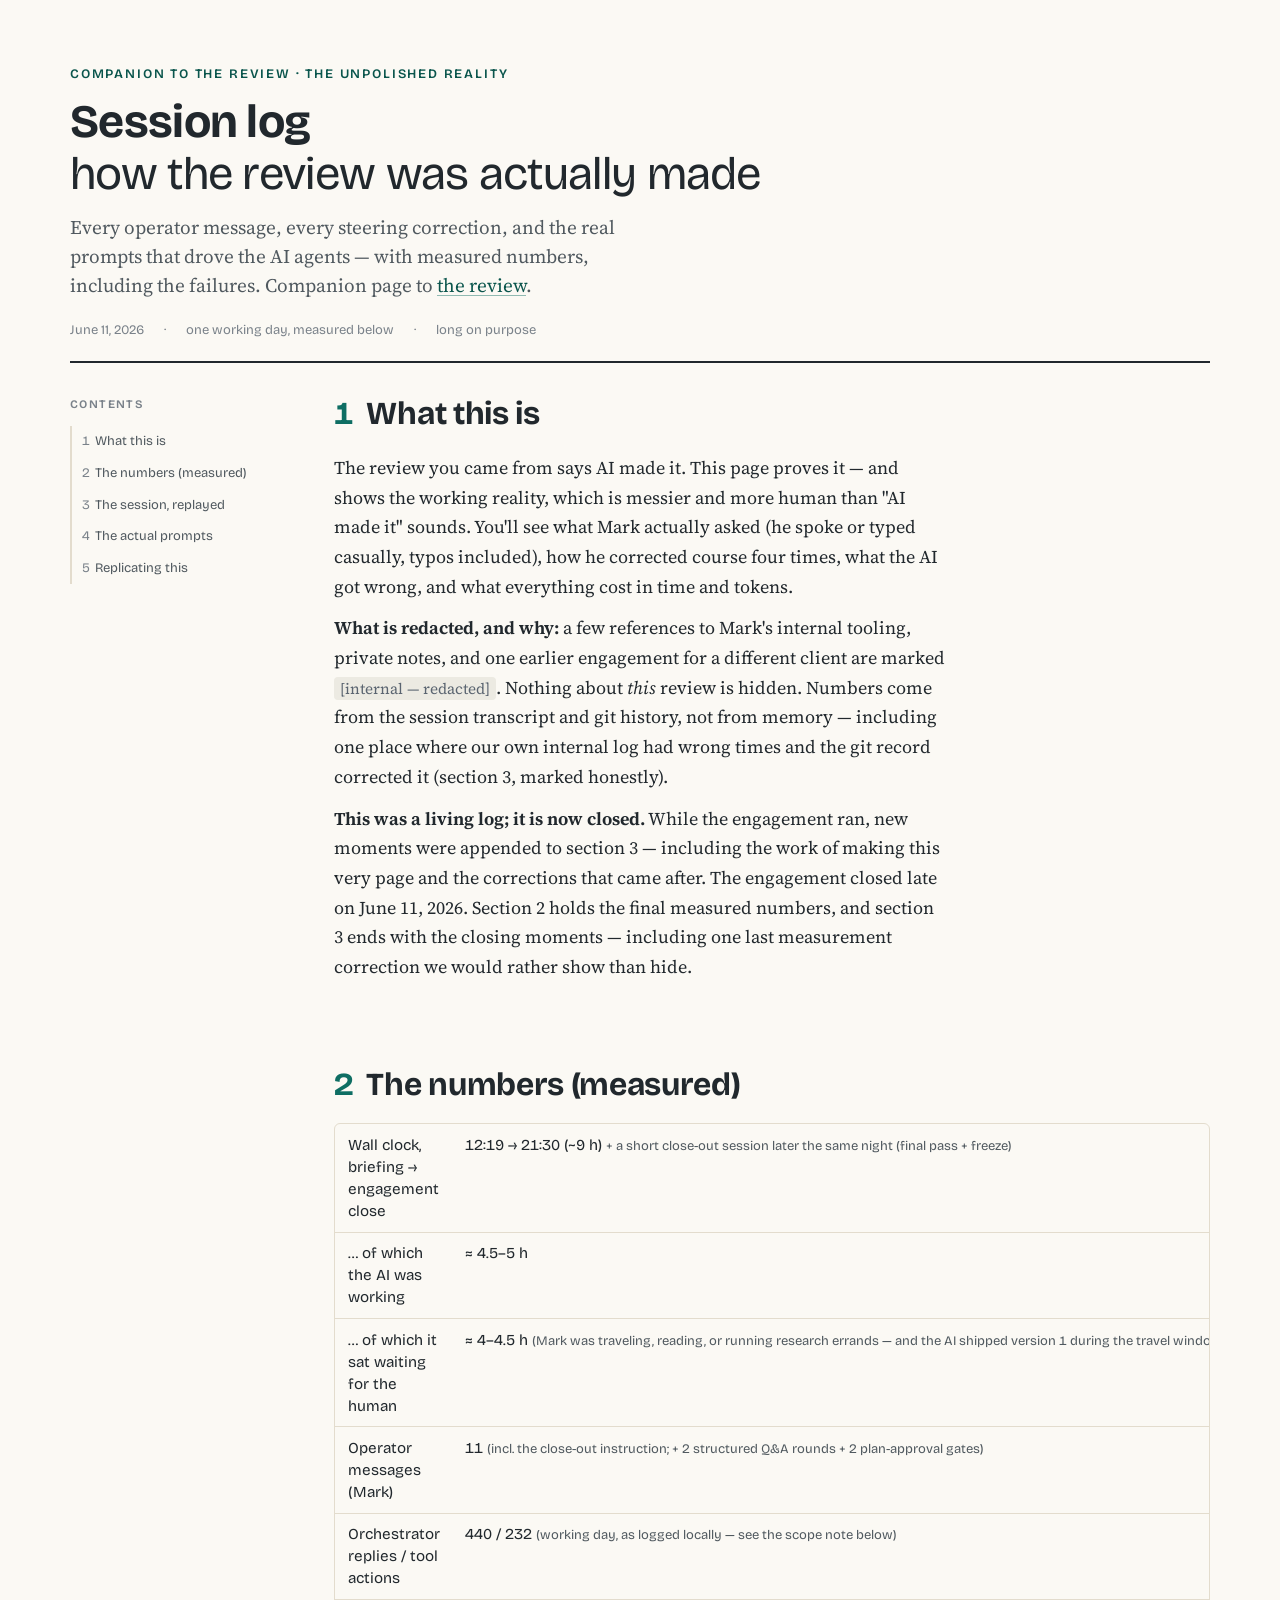
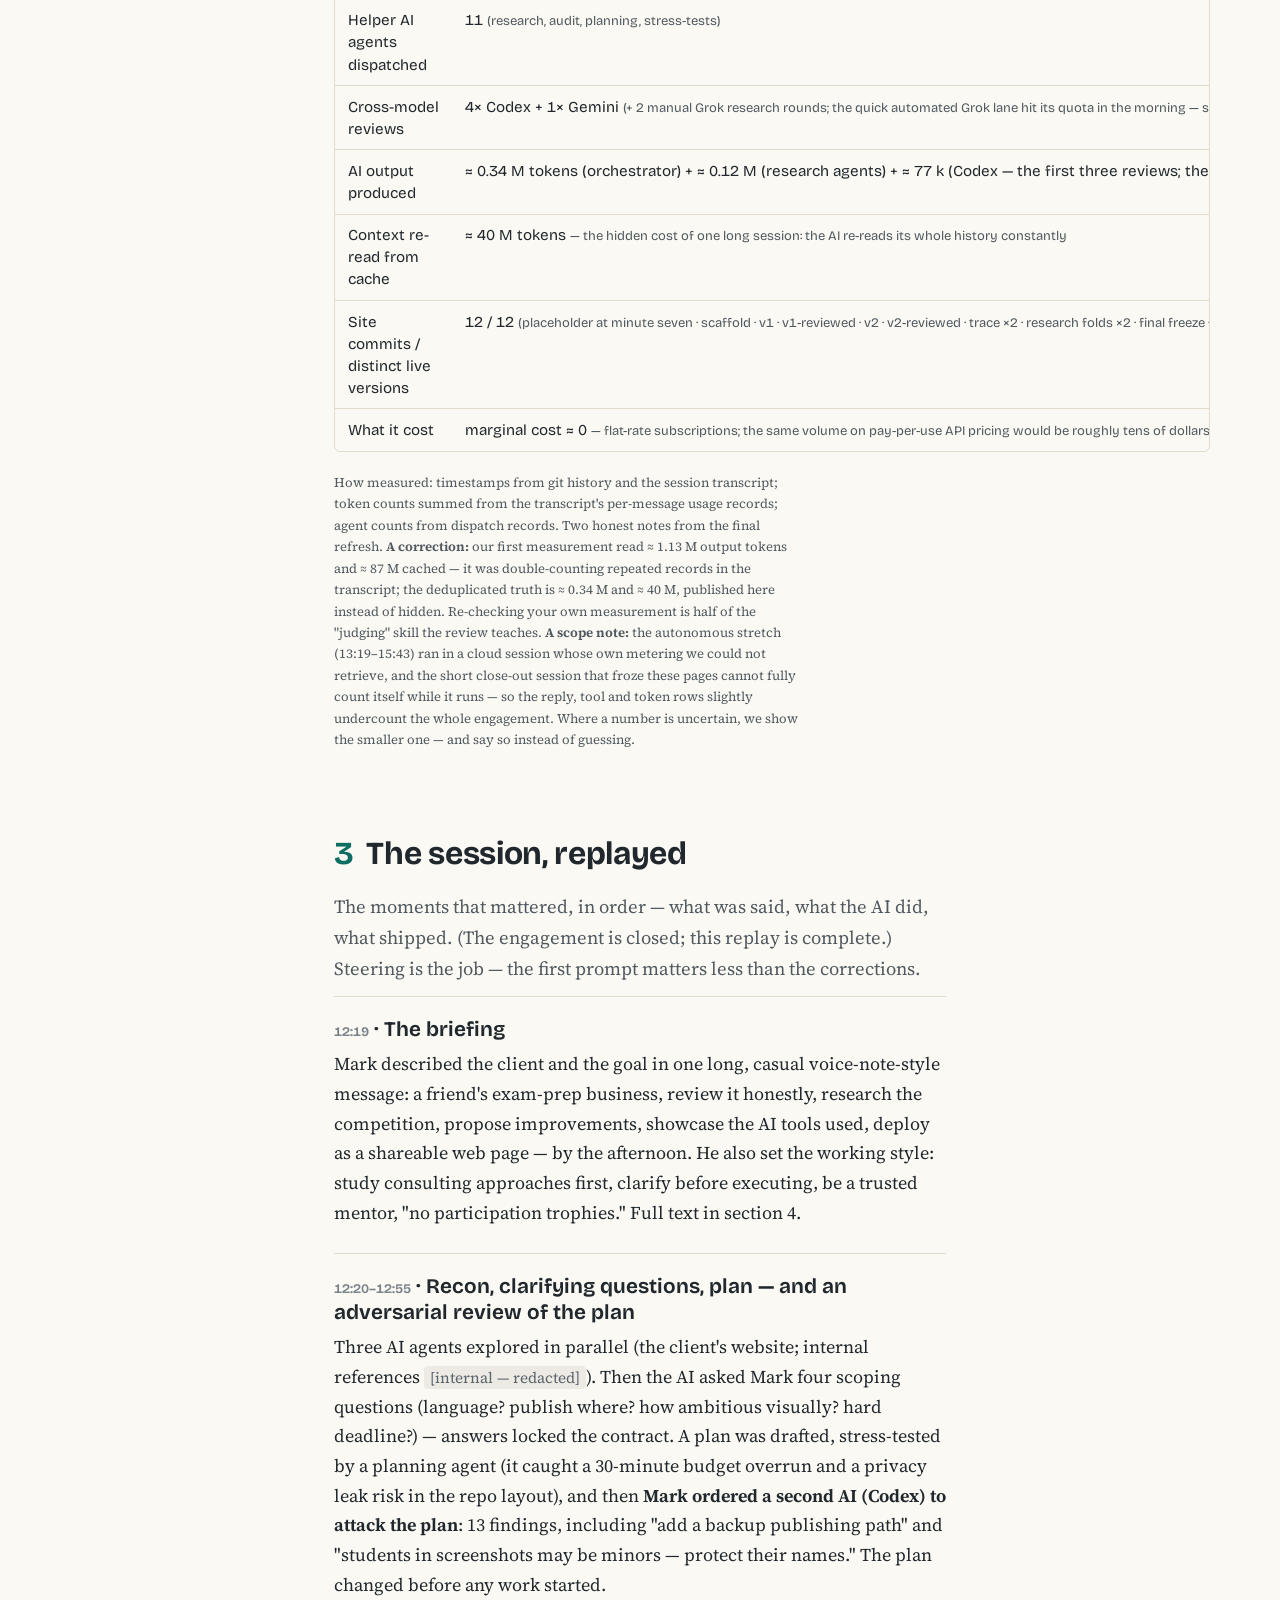
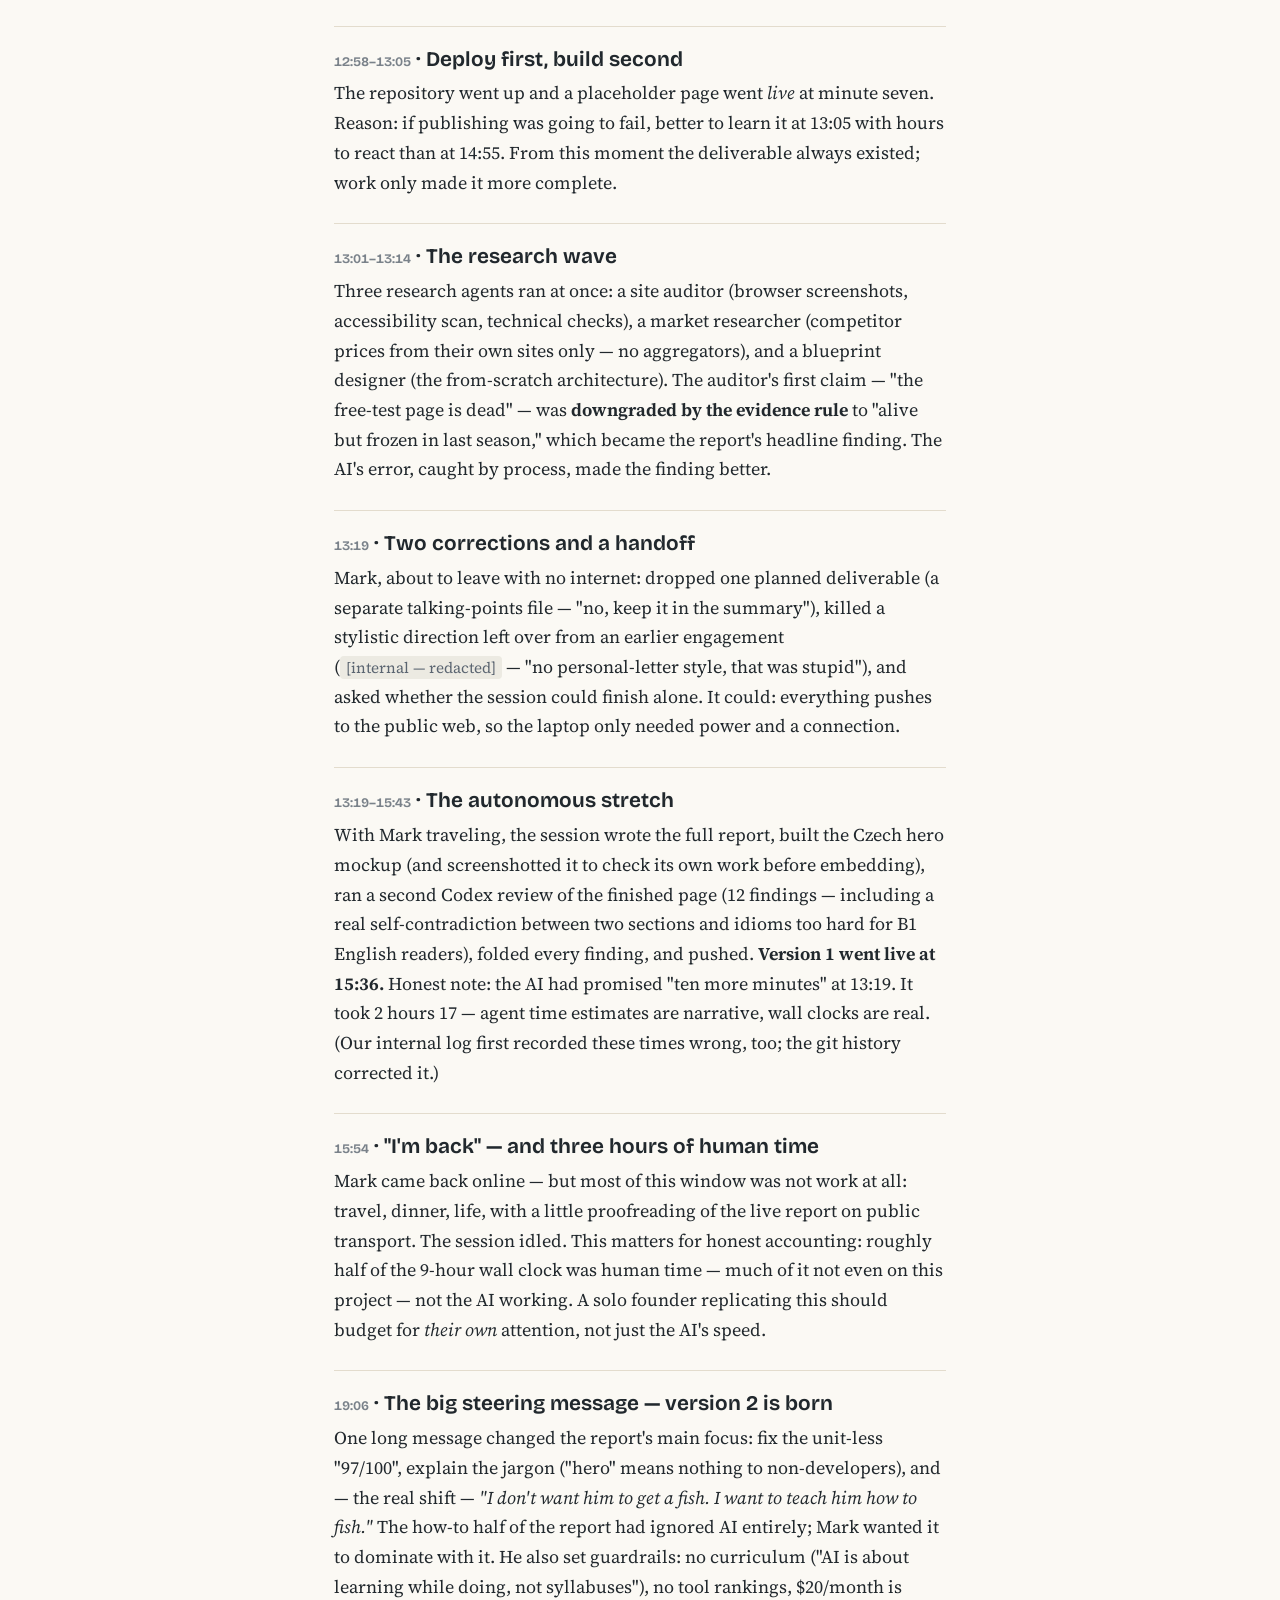
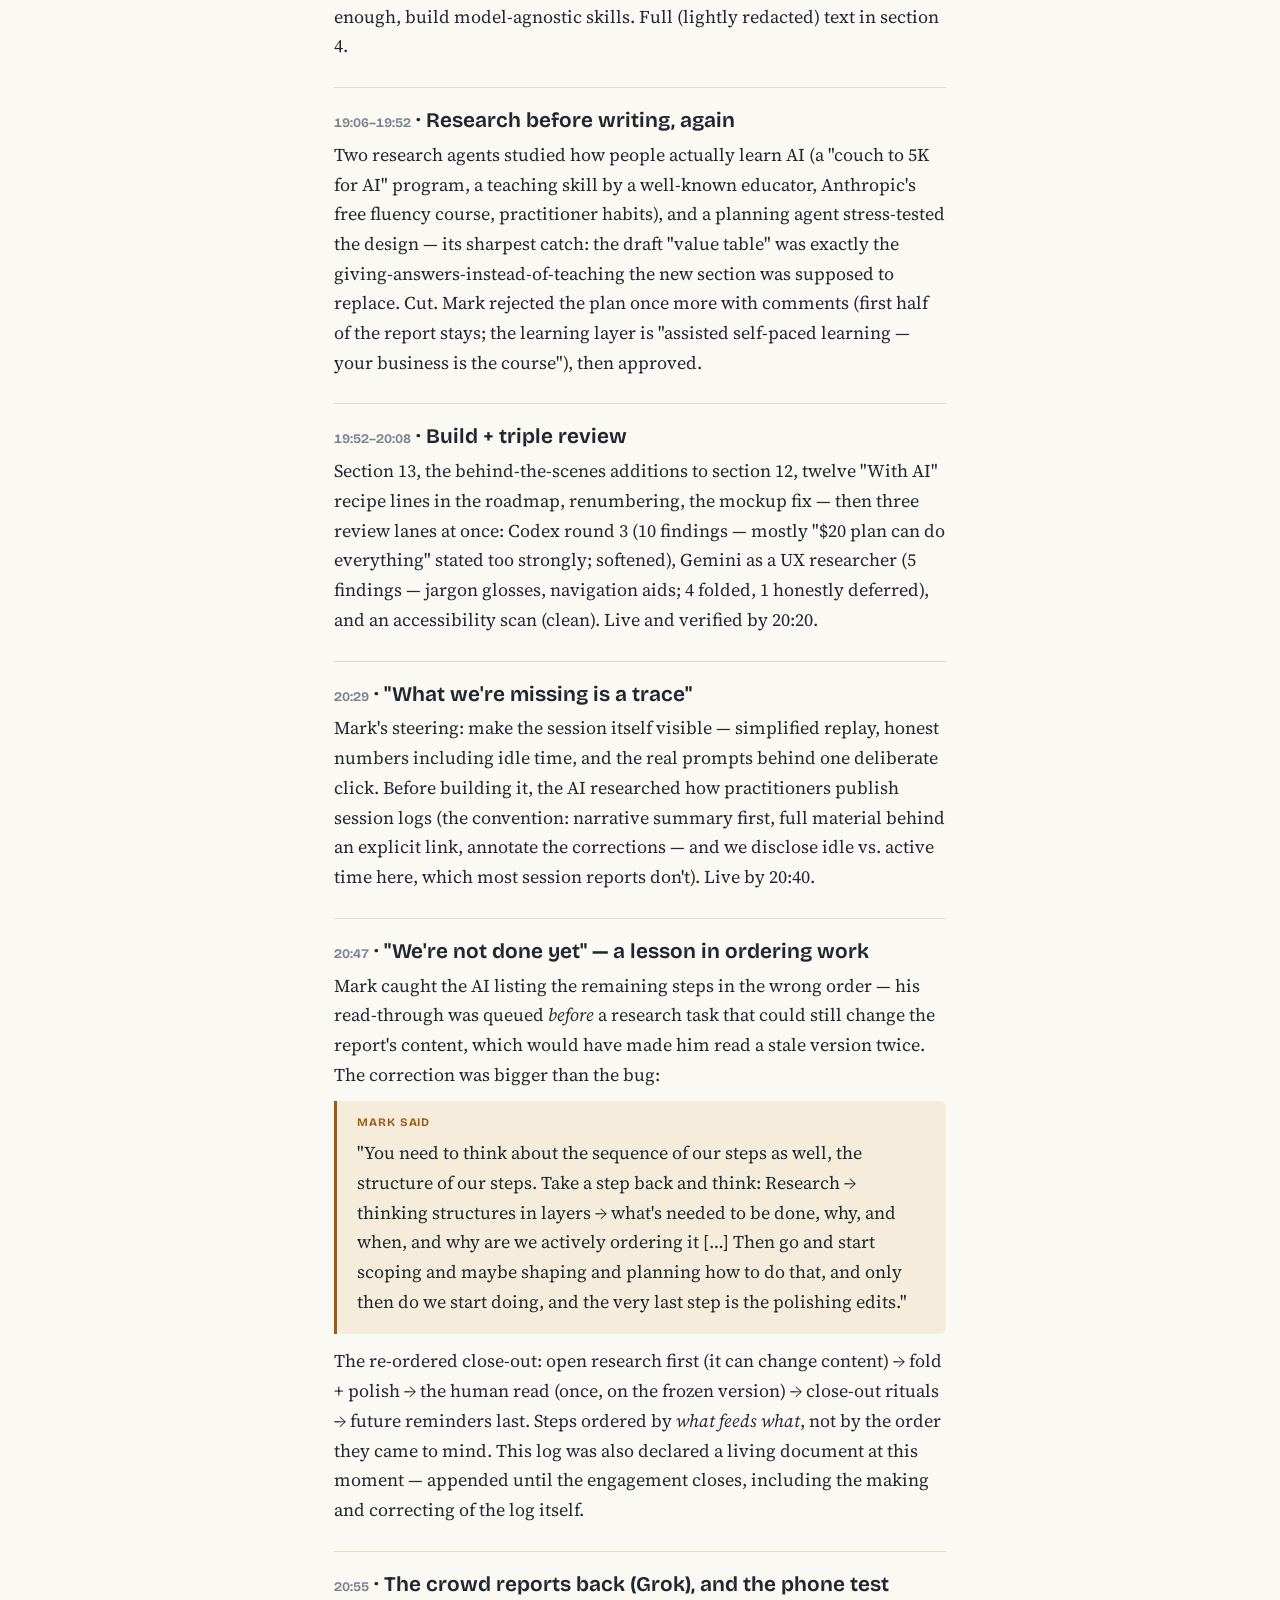
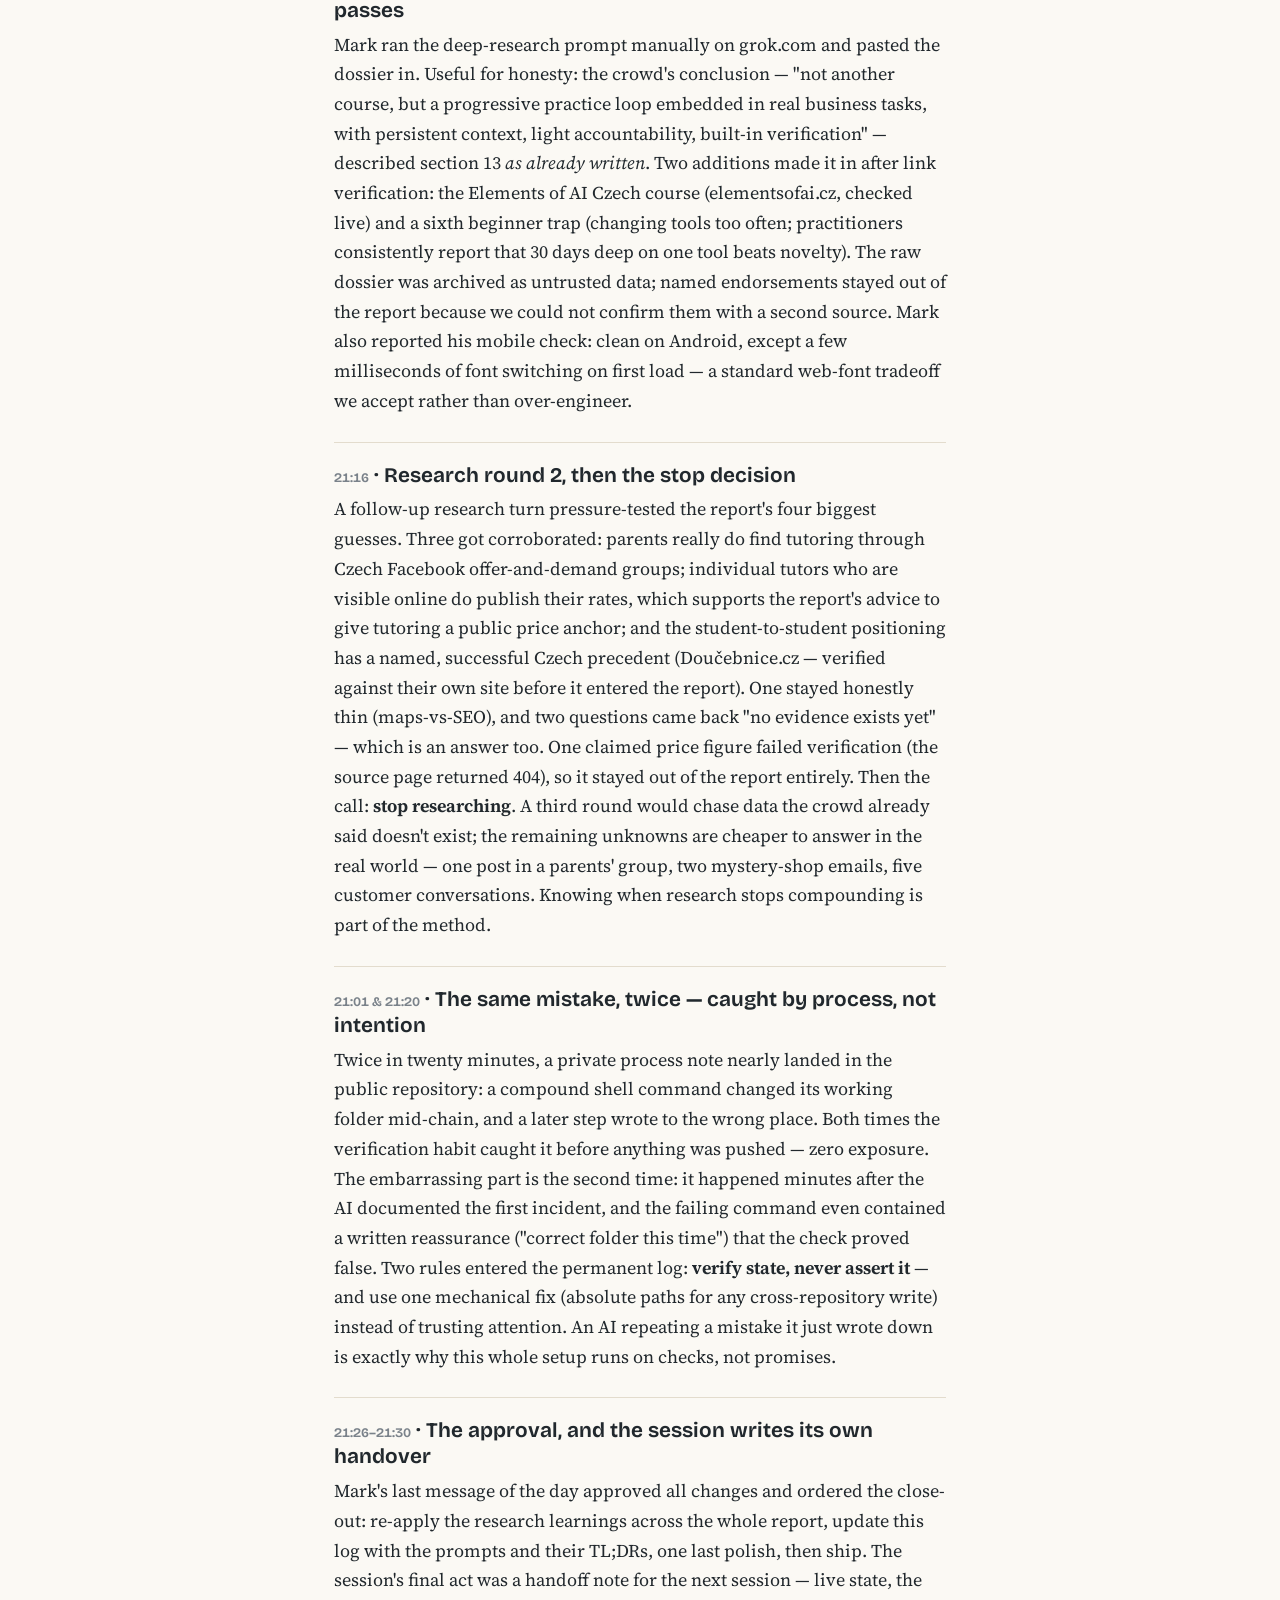
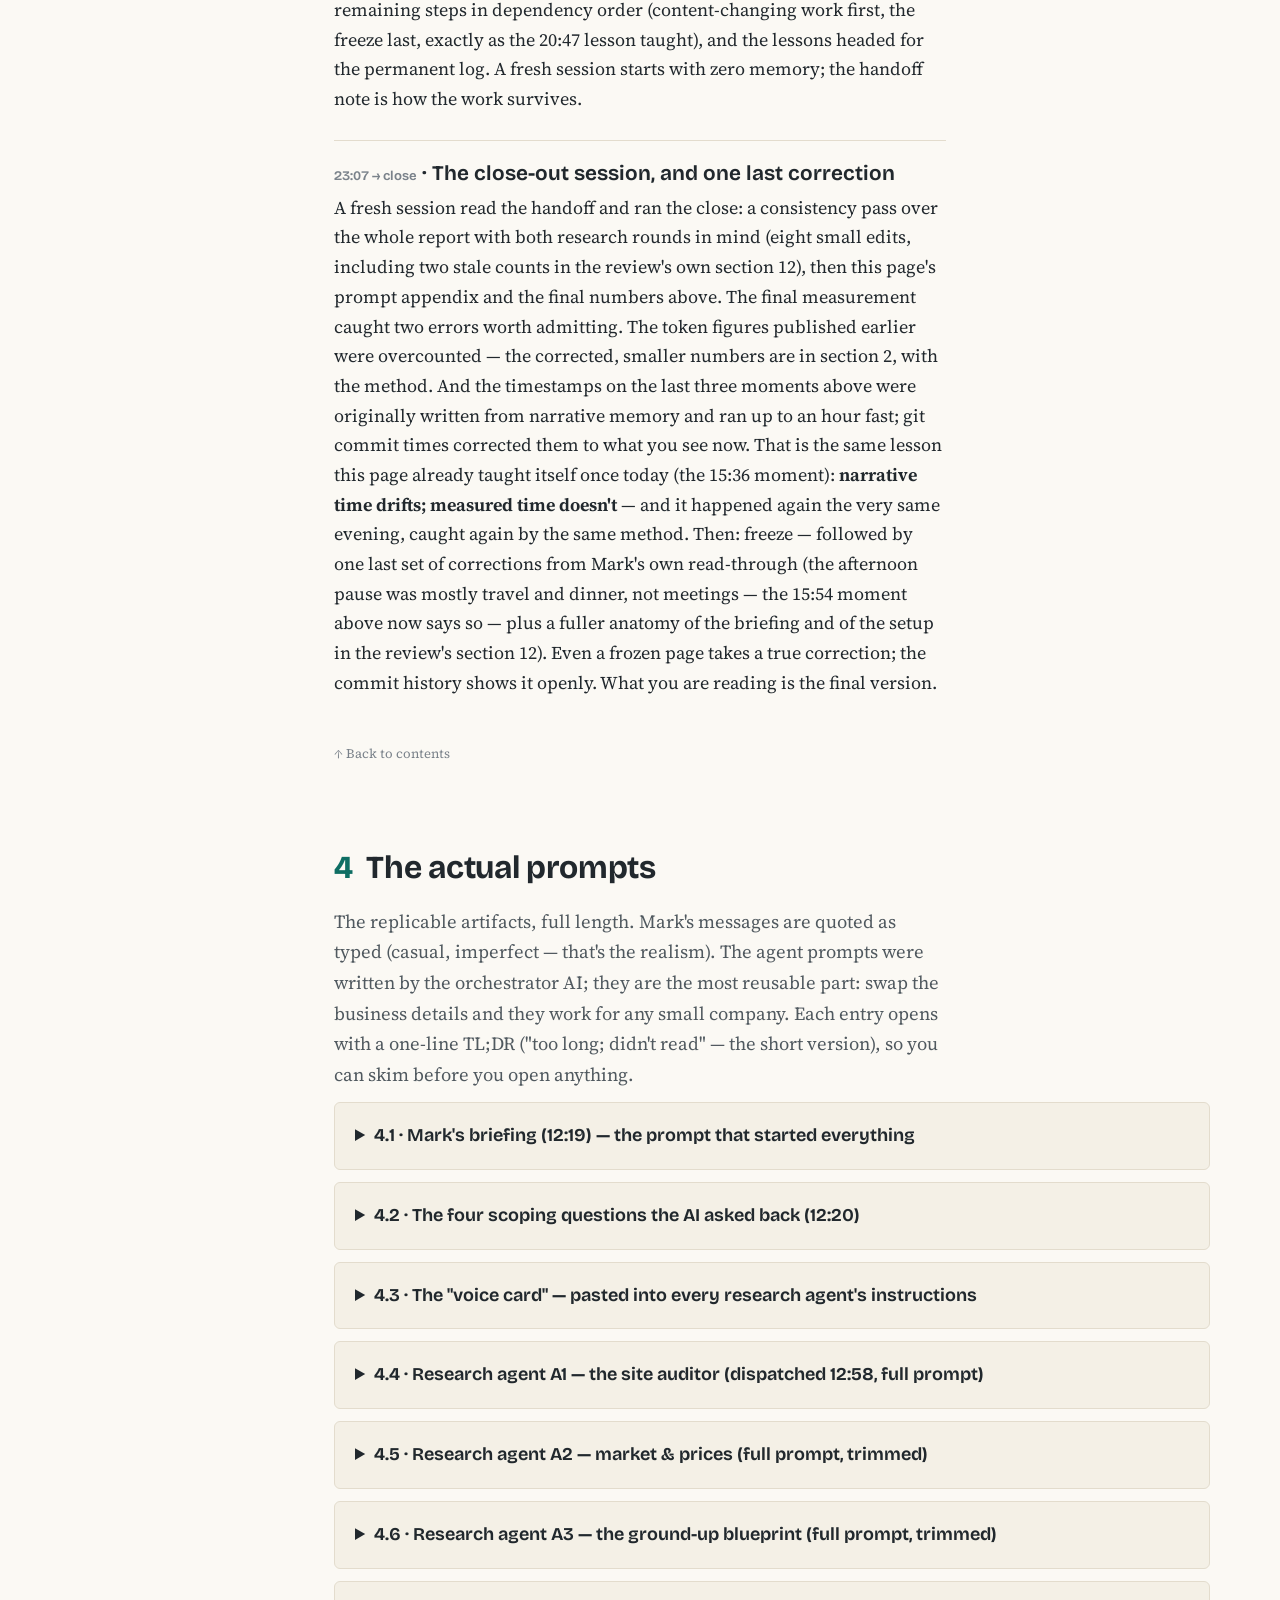
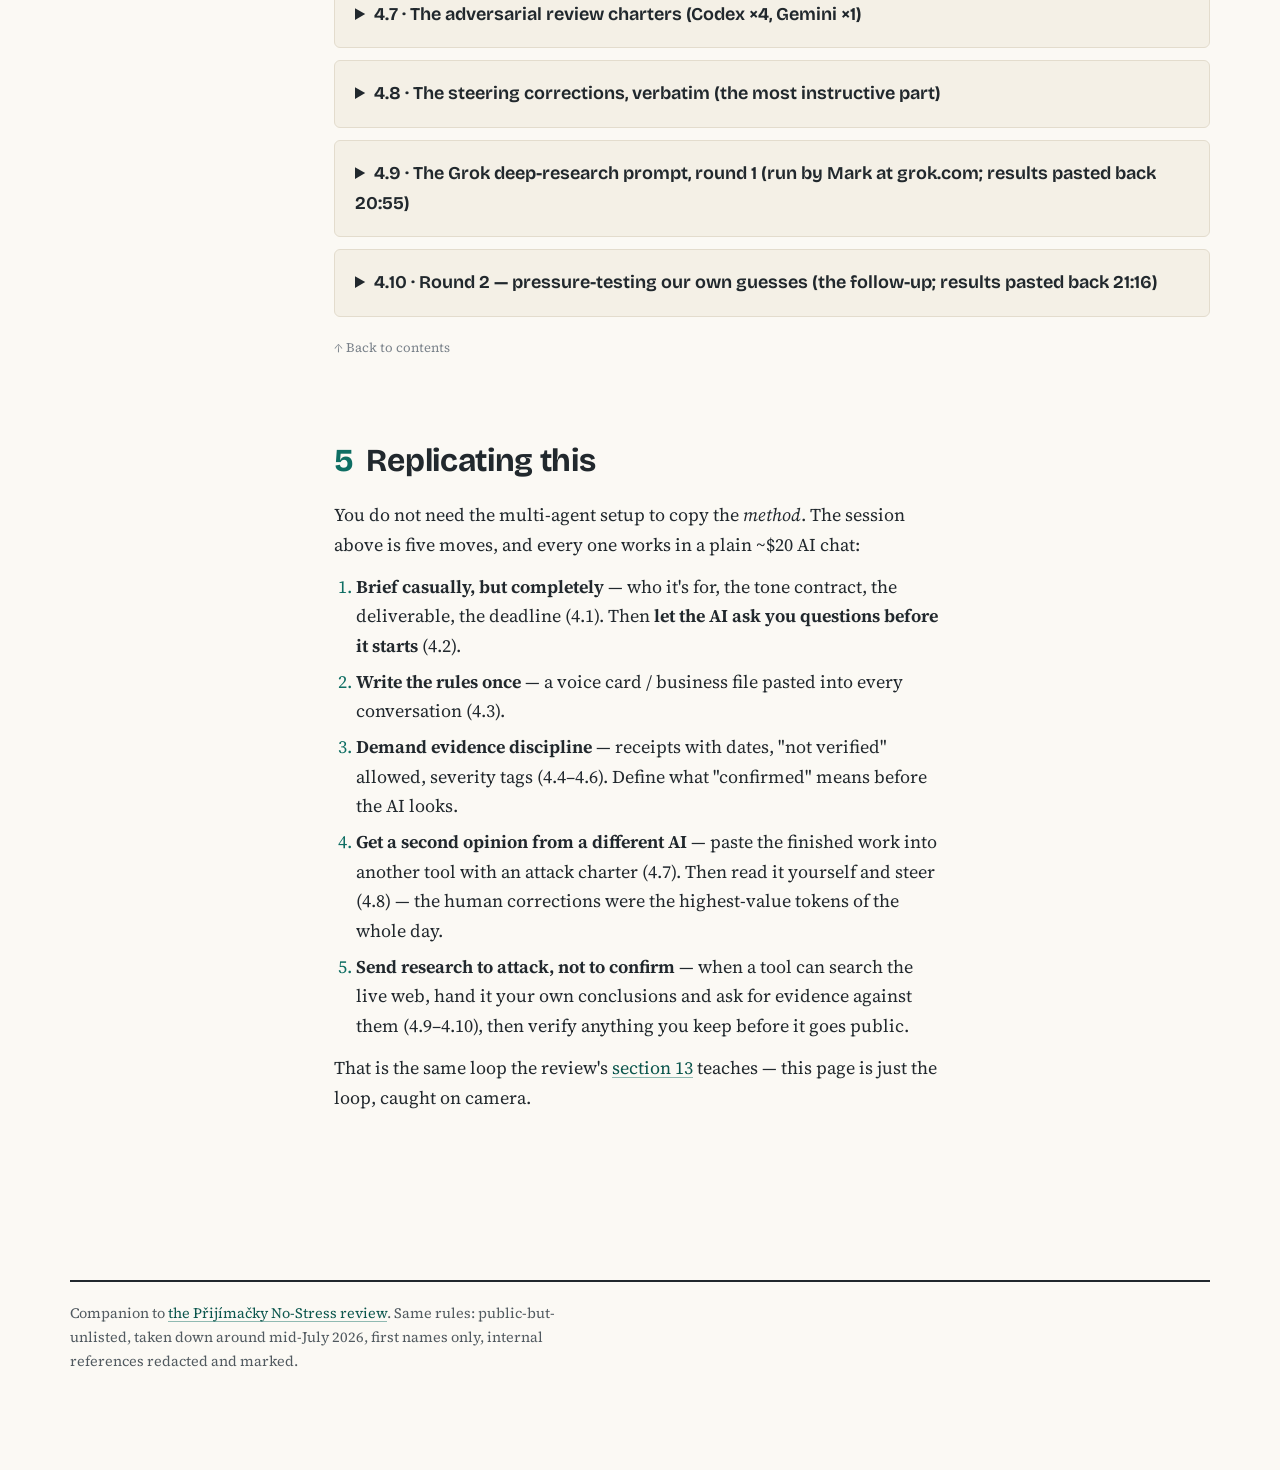
==== commit ec8df889: "post-freeze read-through corrections (operator): idle-window honesty (travel/dinner, not meetings), " ====
--- a/session-log.html
+++ b/session-log.html
@@ -89,7 +89,7 @@
             <tr><td>Cross-model reviews</td><td class="num">4× Codex + 1× Gemini <span class="small">(+ 2 manual Grok research rounds; the quick automated Grok lane hit its quota in the morning — skipped honestly)</span></td></tr>
             <tr><td>AI output produced</td><td class="num">≈ 0.34 M tokens (orchestrator) + ≈ 0.12 M (research agents) + ≈ 77 k (Codex — the first three reviews; the fourth was not measured separately)</td></tr>
             <tr><td>Context re-read from cache</td><td class="num">≈ 40 M tokens <span class="small">— the hidden cost of one long session: the AI re-reads its whole history constantly</span></td></tr>
-            <tr><td>Site commits / distinct live versions</td><td class="num">11 / 11 <span class="small">(placeholder at minute seven · scaffold · v1 · v1-reviewed · v2 · v2-reviewed · trace ×2 · research folds ×2 · final freeze)</span></td></tr>
+            <tr><td>Site commits / distinct live versions</td><td class="num">12 / 12 <span class="small">(placeholder at minute seven · scaffold · v1 · v1-reviewed · v2 · v2-reviewed · trace ×2 · research folds ×2 · final freeze · Mark's read-through corrections)</span></td></tr>
             <tr><td>What it cost</td><td class="num">marginal cost ≈ 0 <span class="small">— flat-rate subscriptions; the same volume on pay-per-use API pricing would be roughly tens of dollars <span class="chip chip-inferred">Inferred</span></span></td></tr>
           </tbody>
         </table>
@@ -133,7 +133,7 @@
 
       <div class="finding">
         <div class="finding-head"><h3><span class="ts">15:54</span> · "I'm back" — and three hours of human time</h3></div>
-        <p>Mark returned, read the live report, met with the client side, and thought. The session idled. This matters for honest accounting: roughly half of the 9-hour wall clock was the human reading, deciding, and living life — not the AI working. A solo founder replicating this should budget for <em>their own</em> attention, not just the AI's speed.</p>
+        <p>Mark came back online — but most of this window was not work at all: travel, dinner, life, with a little proofreading of the live report on public transport. The session idled. This matters for honest accounting: roughly half of the 9-hour wall clock was human time — much of it not even on this project — not the AI working. A solo founder replicating this should budget for <em>their own</em> attention, not just the AI's speed.</p>
       </div>
 
       <div class="finding">
@@ -181,7 +181,7 @@
       </div>
       <div class="finding">
         <div class="finding-head"><h3><span class="ts">23:07 → close</span> · The close-out session, and one last correction</h3></div>
-        <p>A fresh session read the handoff and ran the close: a consistency pass over the whole report with both research rounds in mind (eight small edits, including two stale counts in the review's own section 12), then this page's prompt appendix and the final numbers above. The final measurement caught two errors worth admitting. The token figures published earlier were overcounted — the corrected, smaller numbers are in section 2, with the method. And the timestamps on the last three moments above were originally written from narrative memory and ran up to an hour fast; git commit times corrected them to what you see now. That is the same lesson this page already taught itself once today (the 15:36 moment): <strong>narrative time drifts; measured time doesn't</strong> — and it happened again the very same evening, caught again by the same method. Then: freeze. What you are reading is the final version.</p>
+        <p>A fresh session read the handoff and ran the close: a consistency pass over the whole report with both research rounds in mind (eight small edits, including two stale counts in the review's own section 12), then this page's prompt appendix and the final numbers above. The final measurement caught two errors worth admitting. The token figures published earlier were overcounted — the corrected, smaller numbers are in section 2, with the method. And the timestamps on the last three moments above were originally written from narrative memory and ran up to an hour fast; git commit times corrected them to what you see now. That is the same lesson this page already taught itself once today (the 15:36 moment): <strong>narrative time drifts; measured time doesn't</strong> — and it happened again the very same evening, caught again by the same method. Then: freeze — followed by one last set of corrections from Mark's own read-through (the afternoon pause was mostly travel and dinner, not meetings — the 15:54 moment above now says so — plus a fuller anatomy of the briefing and of the setup in the review's section 12). Even a frozen page takes a true correction; the commit history shows it openly. What you are reading is the final version.</p>
       </div>
       <p class="toc-return"><a href="#page-top">↑ Back to contents</a></p>
     </section>
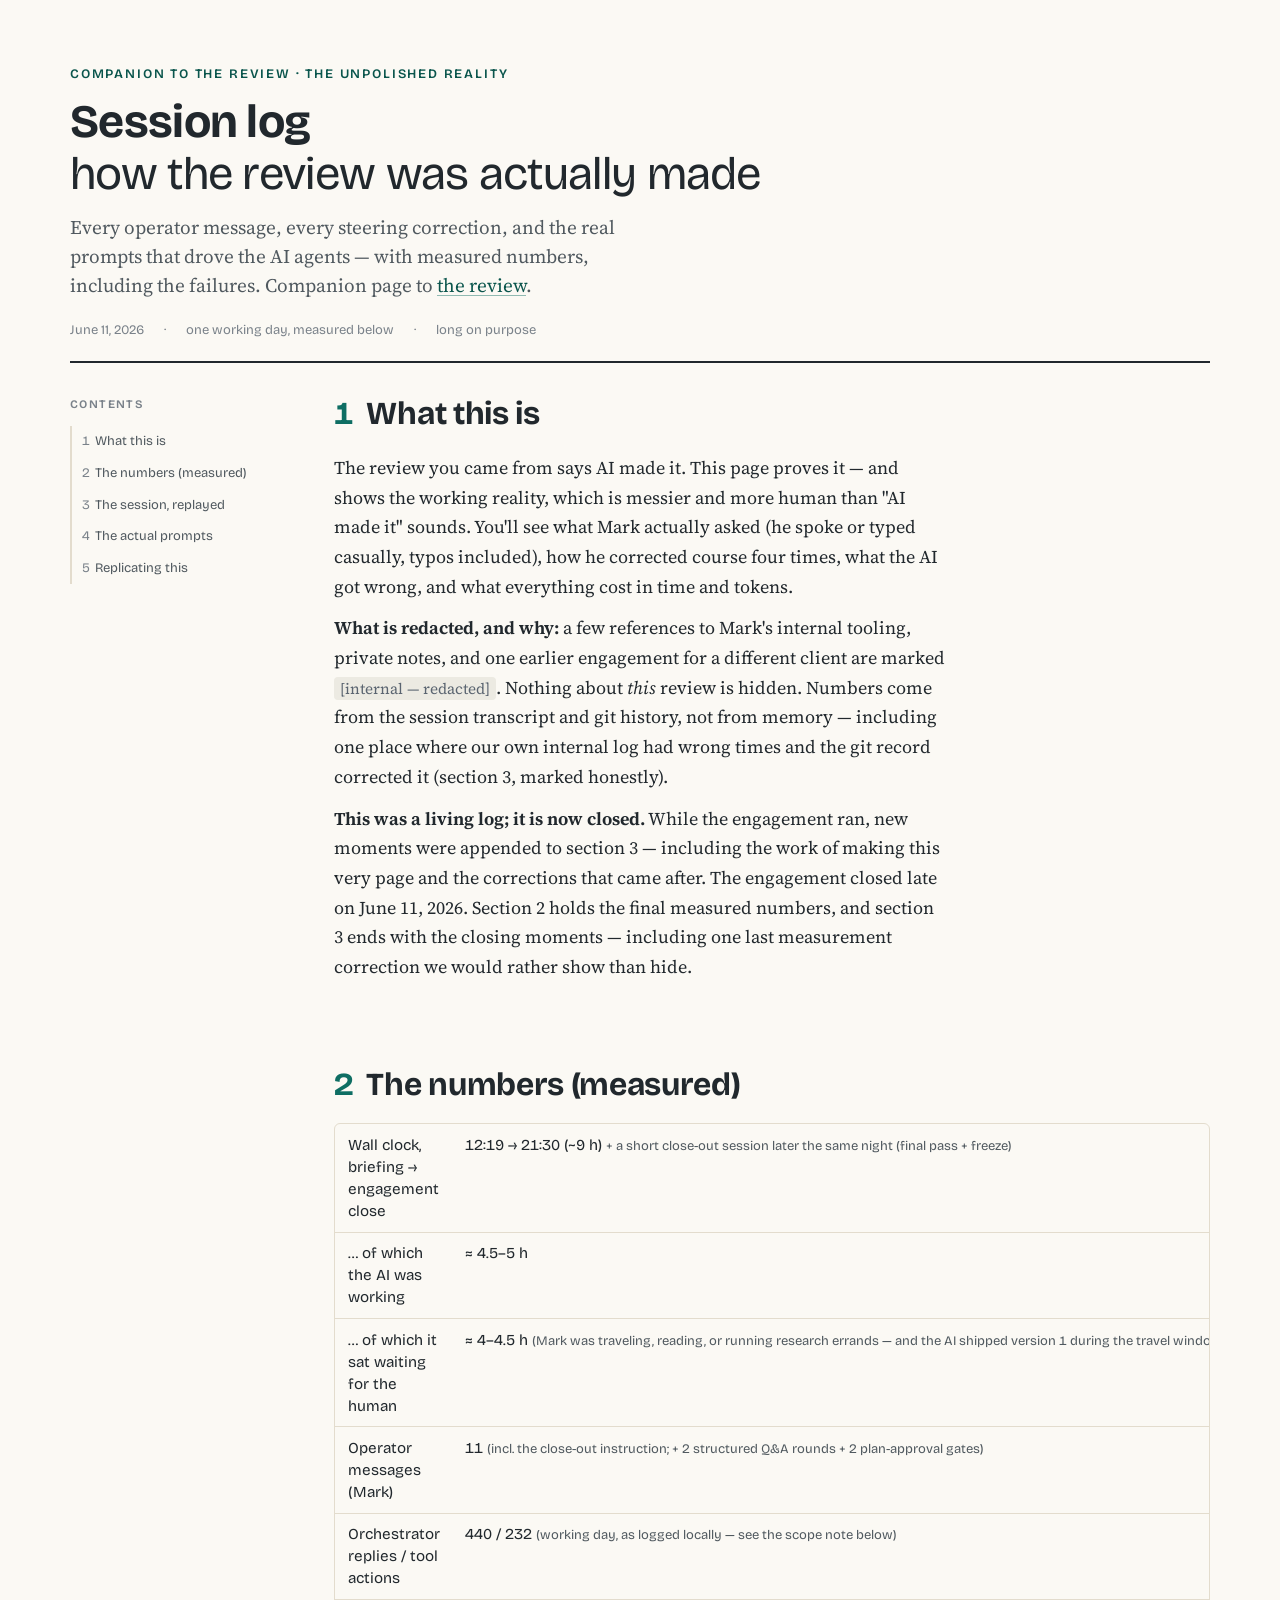
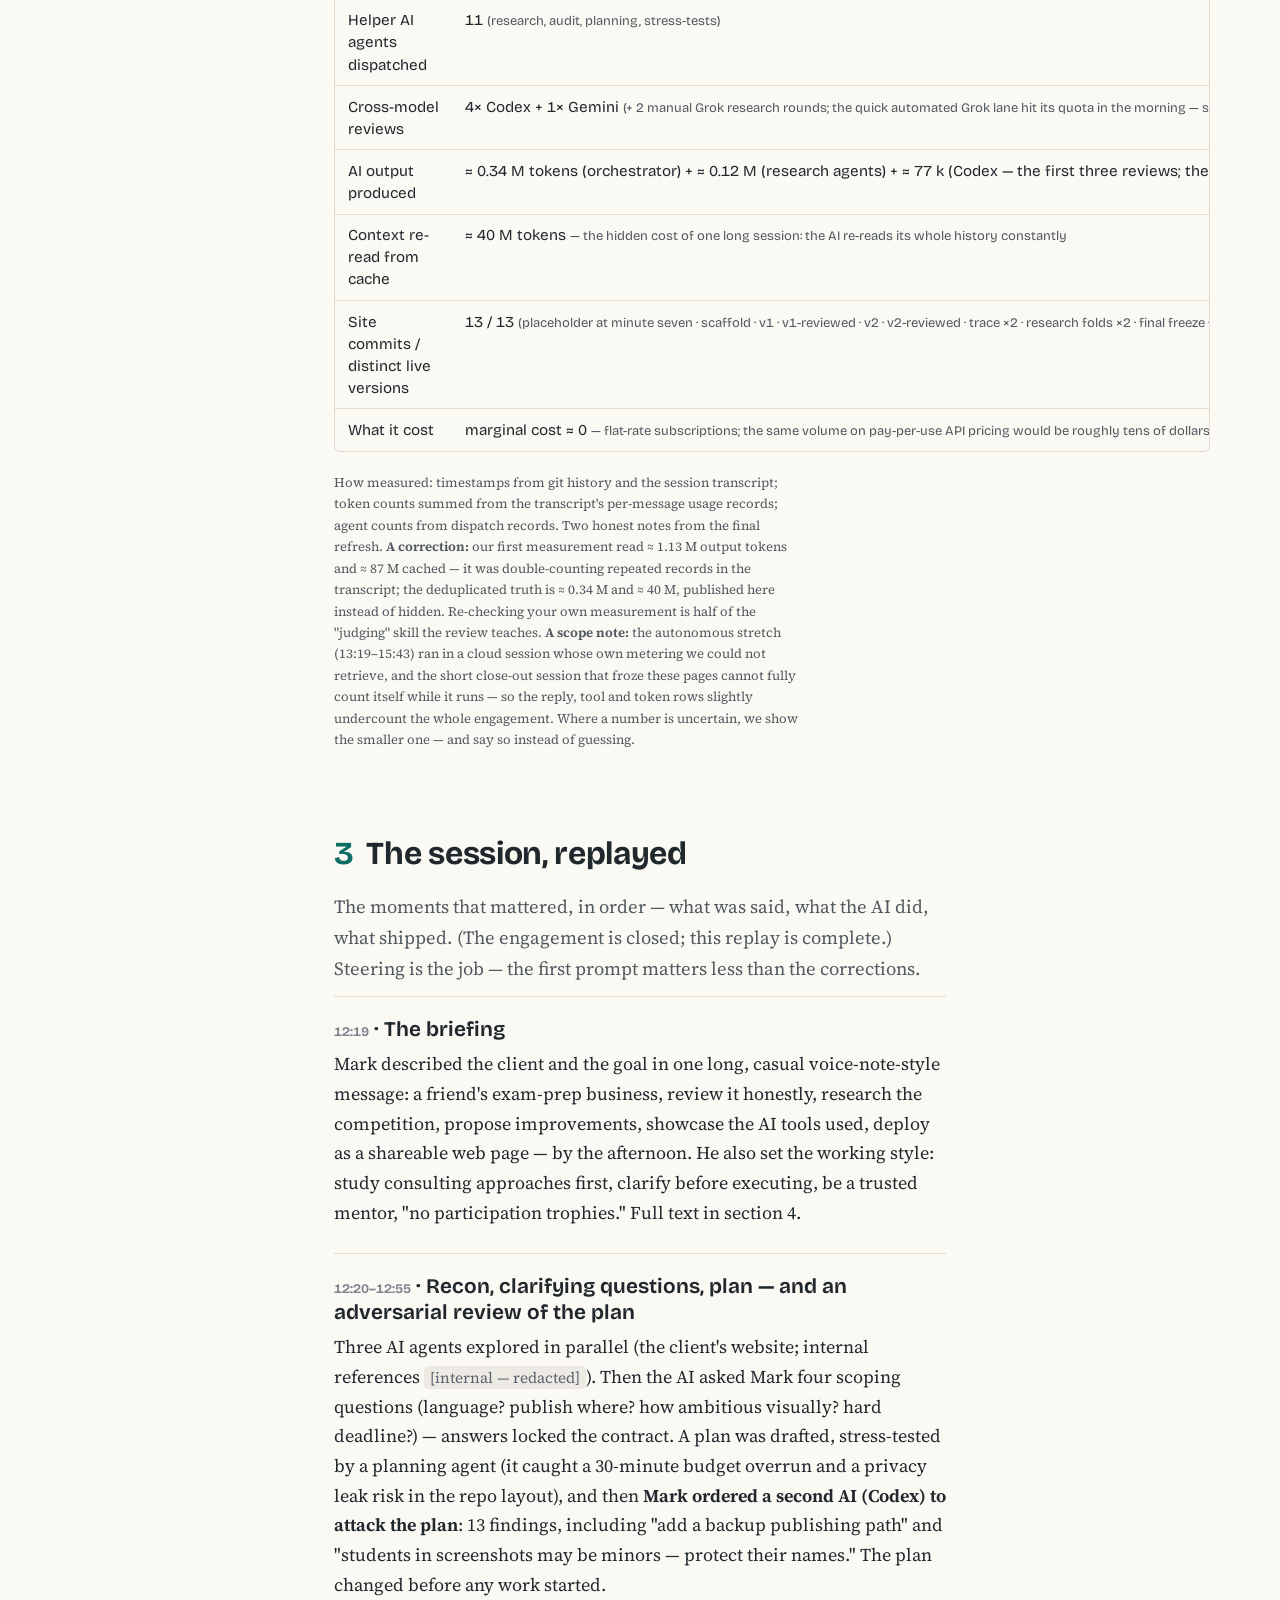
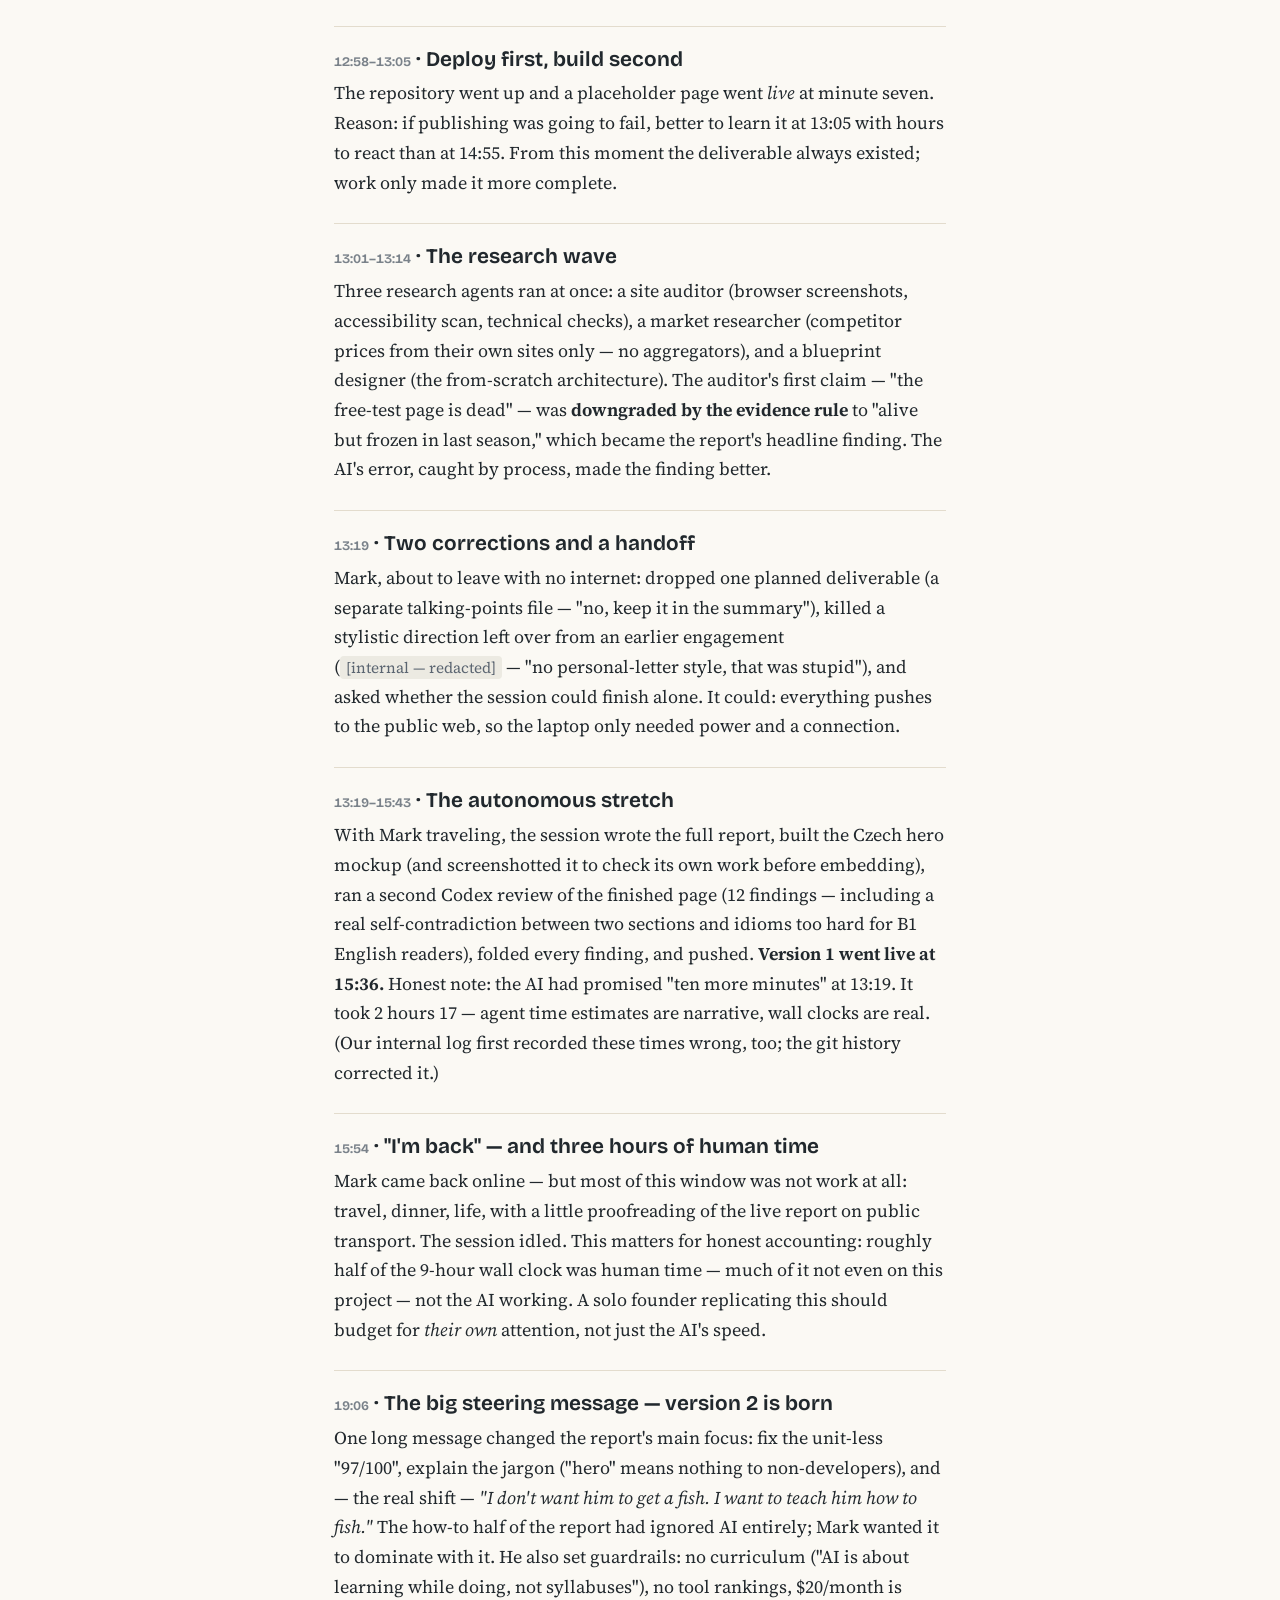
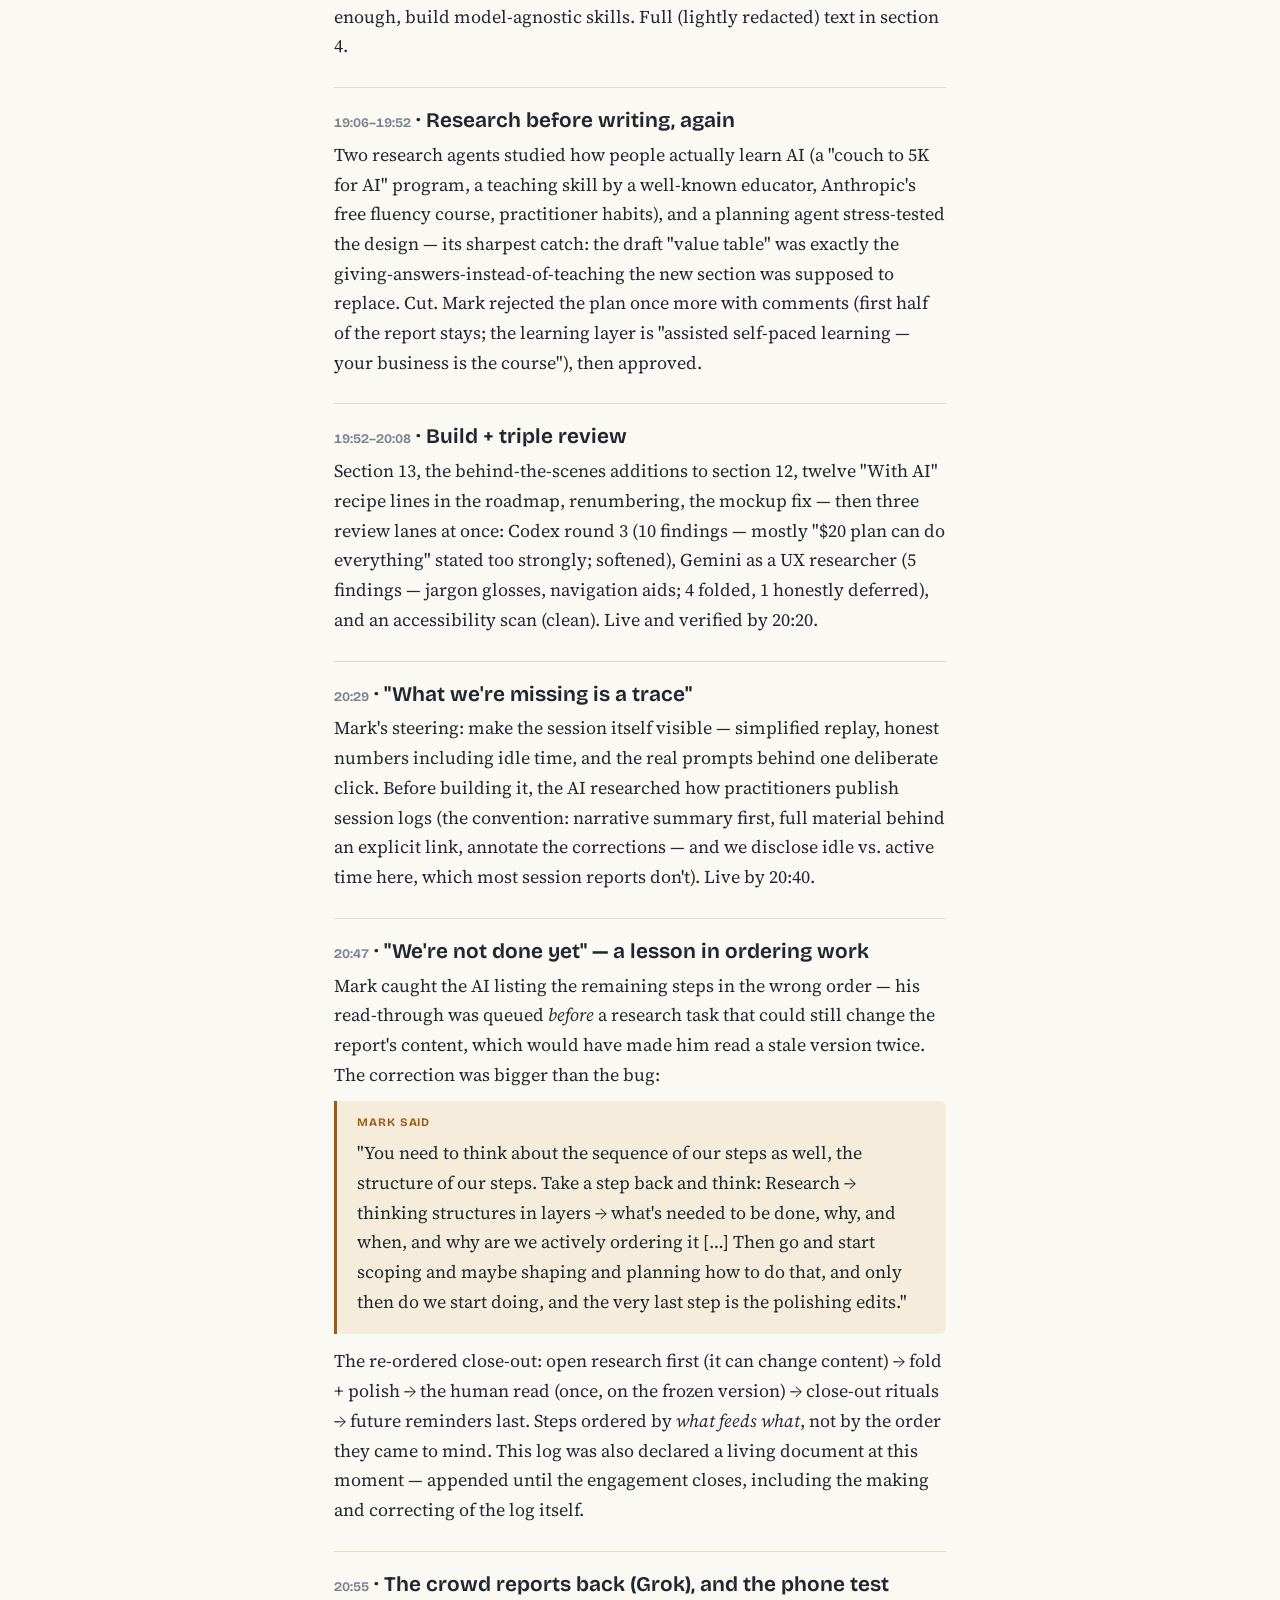
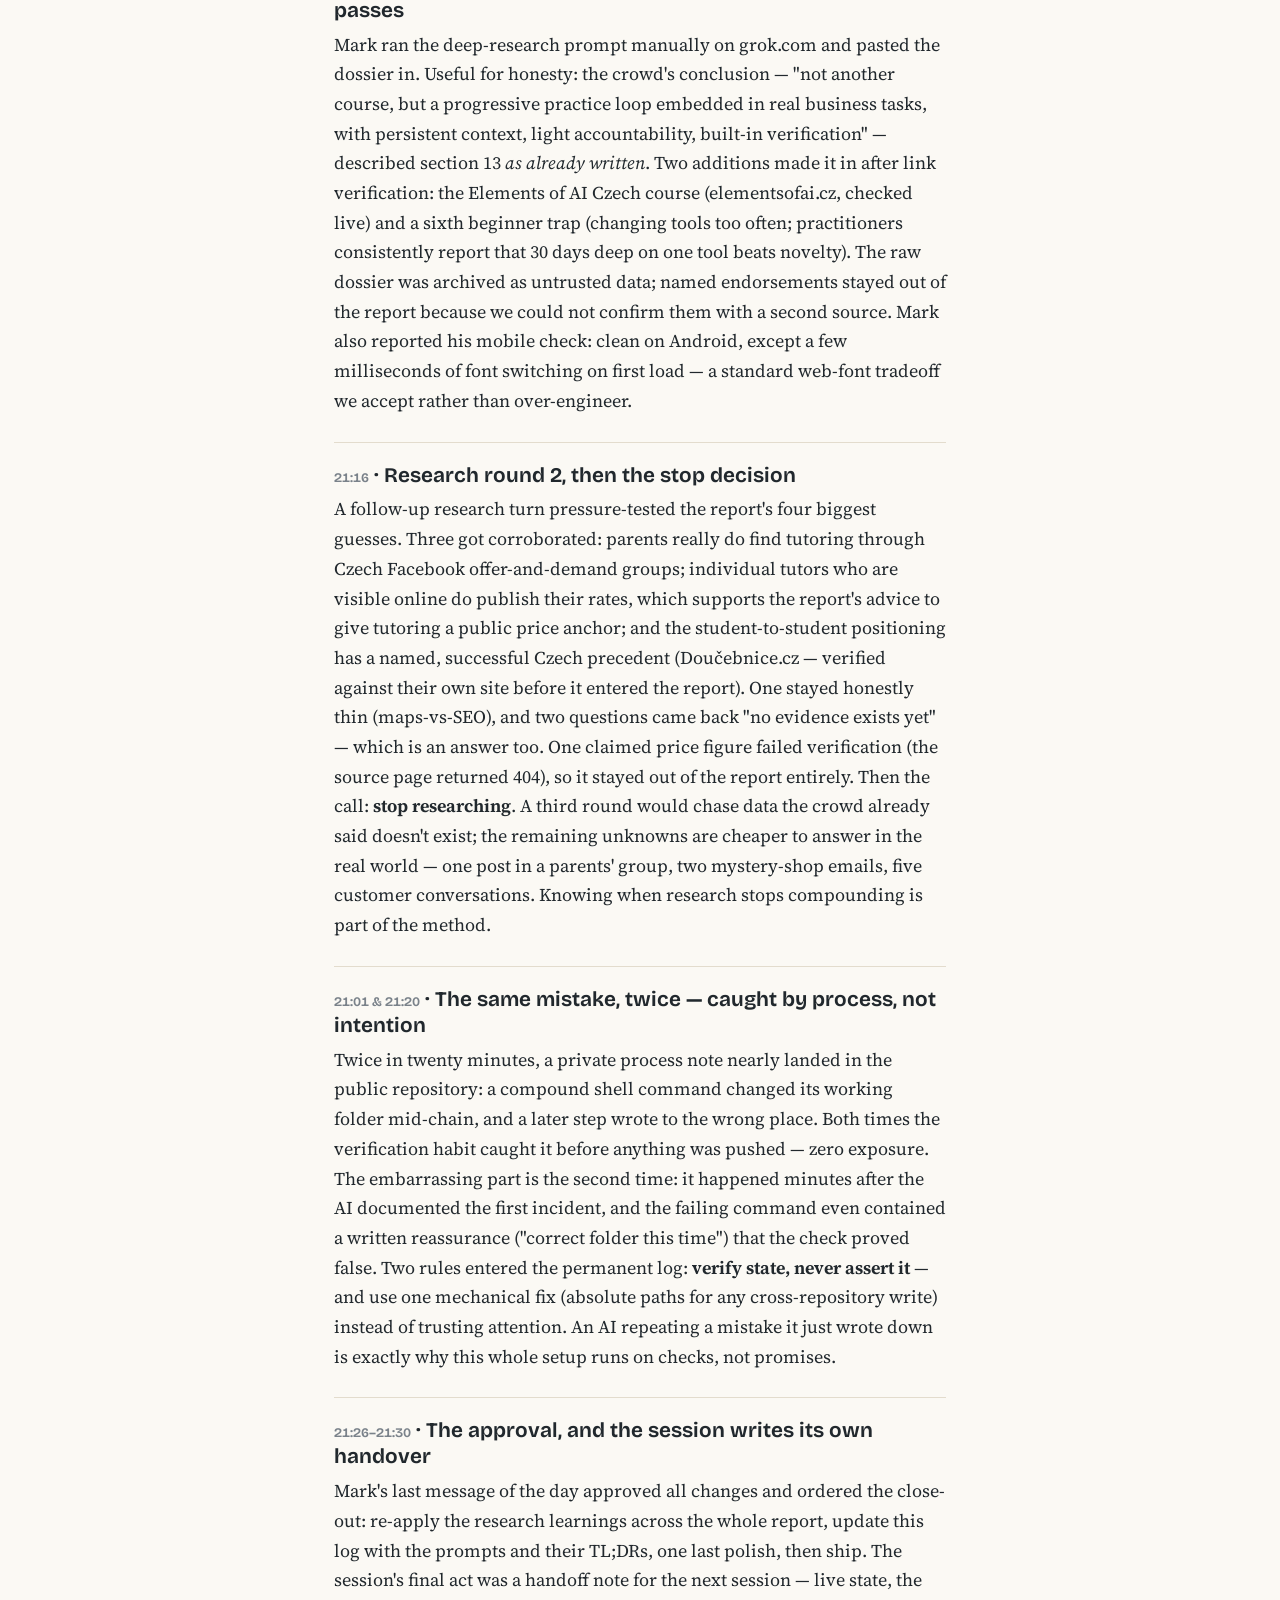
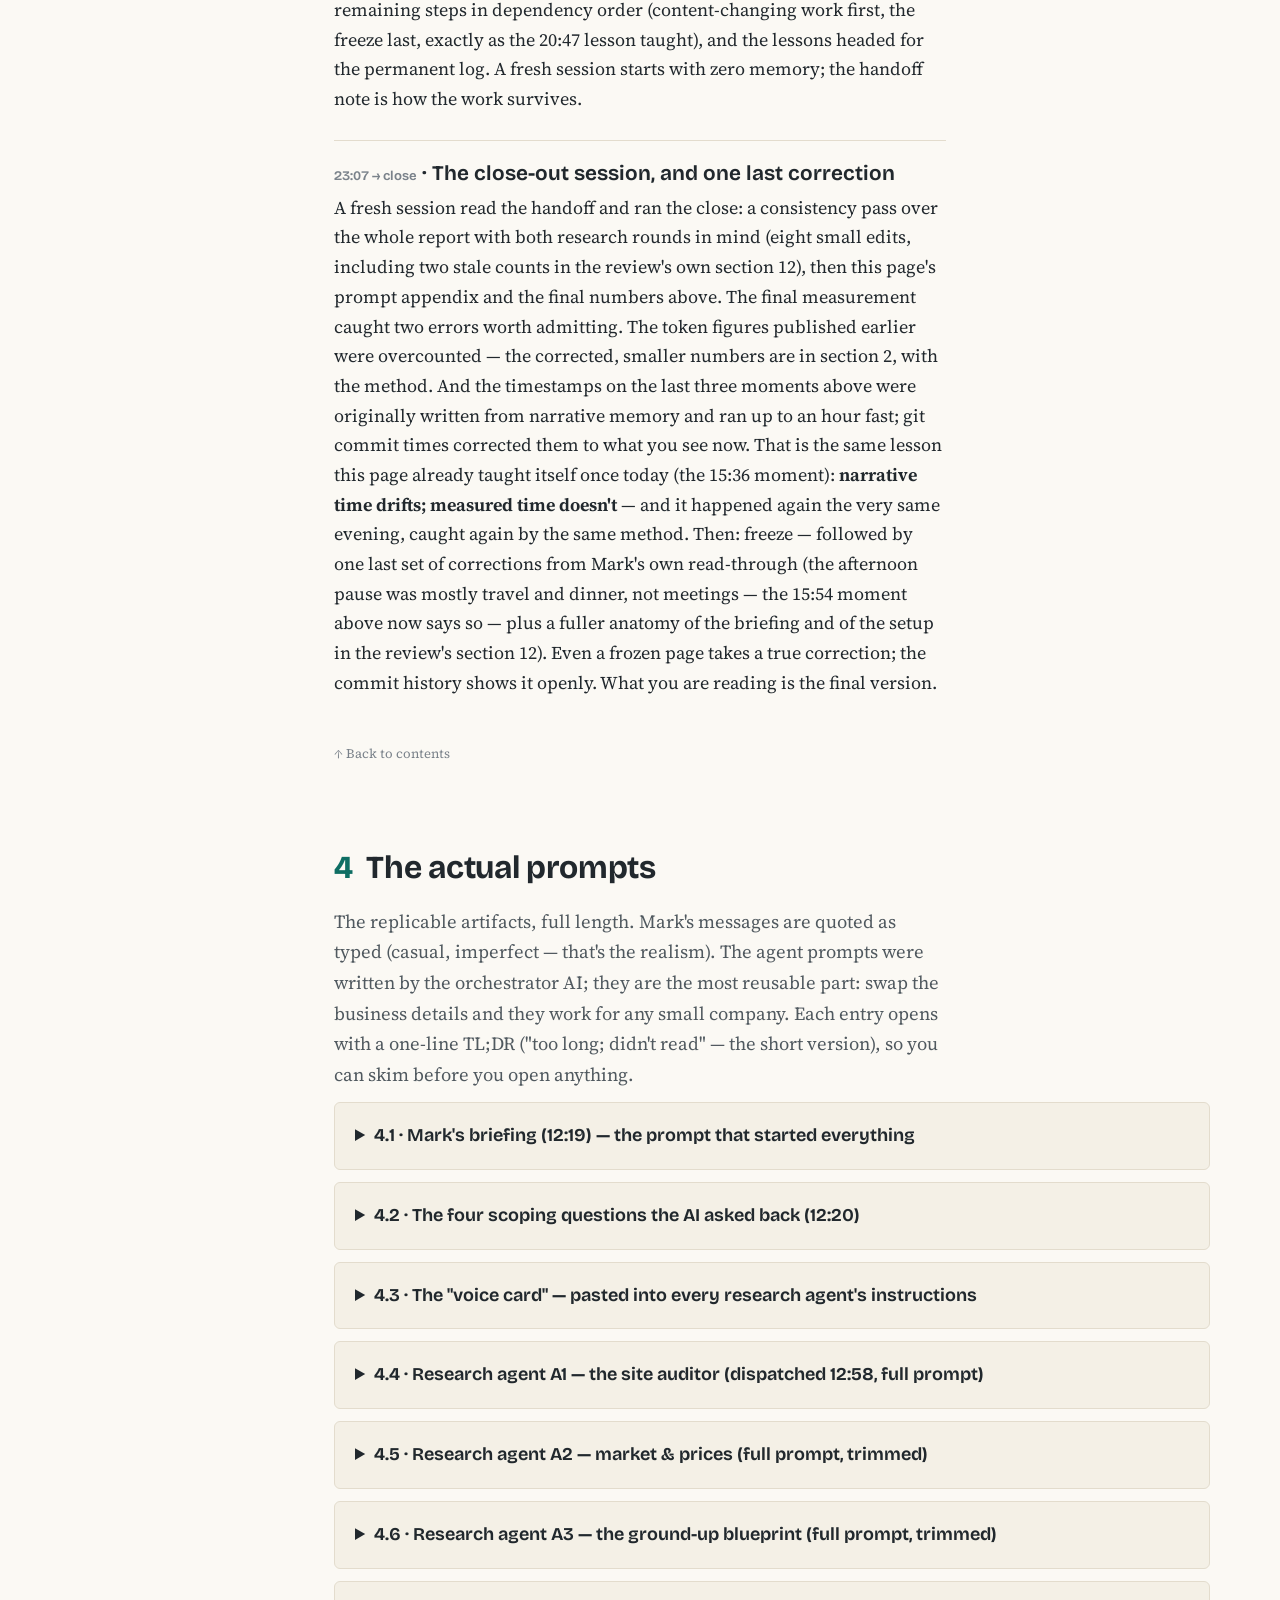
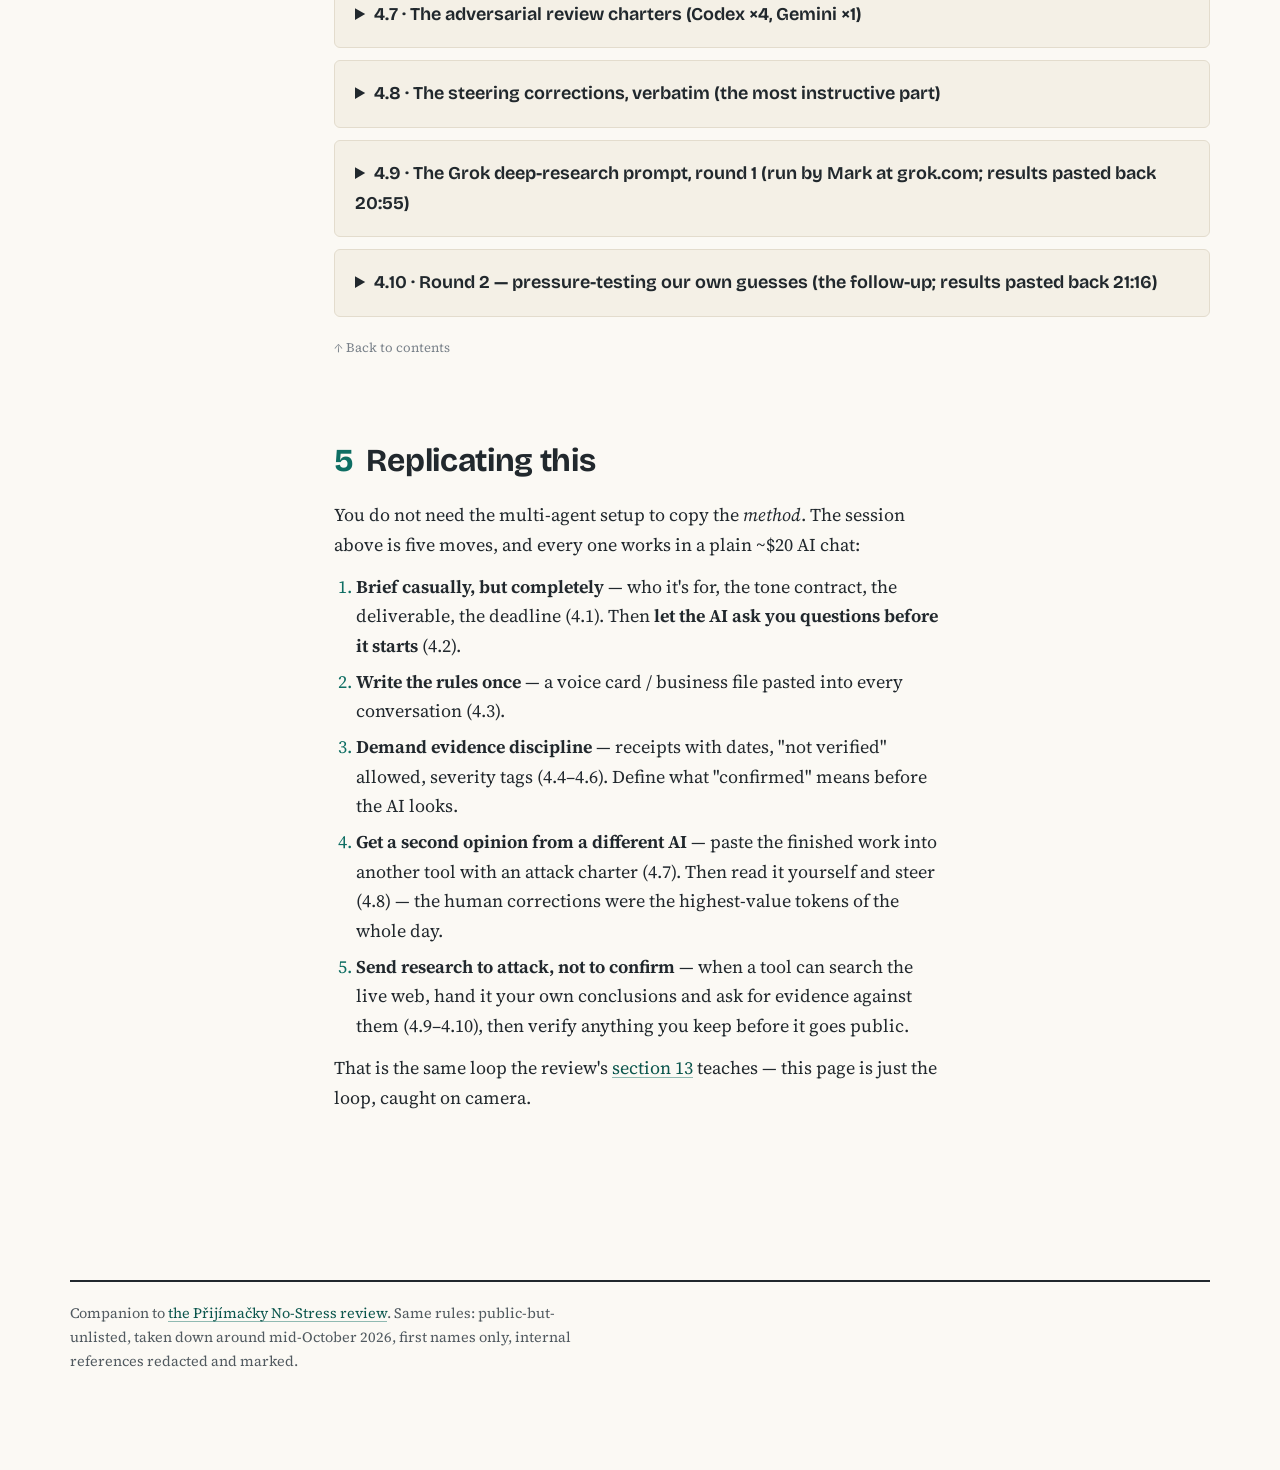
==== commit a5e1cc46: "takedown window: ~30 days → ~4 months (mid-October 2026) — caveat, both footers, scoping-answer anno" ====
--- a/session-log.html
+++ b/session-log.html
@@ -89,7 +89,7 @@
             <tr><td>Cross-model reviews</td><td class="num">4× Codex + 1× Gemini <span class="small">(+ 2 manual Grok research rounds; the quick automated Grok lane hit its quota in the morning — skipped honestly)</span></td></tr>
             <tr><td>AI output produced</td><td class="num">≈ 0.34 M tokens (orchestrator) + ≈ 0.12 M (research agents) + ≈ 77 k (Codex — the first three reviews; the fourth was not measured separately)</td></tr>
             <tr><td>Context re-read from cache</td><td class="num">≈ 40 M tokens <span class="small">— the hidden cost of one long session: the AI re-reads its whole history constantly</span></td></tr>
-            <tr><td>Site commits / distinct live versions</td><td class="num">12 / 12 <span class="small">(placeholder at minute seven · scaffold · v1 · v1-reviewed · v2 · v2-reviewed · trace ×2 · research folds ×2 · final freeze · Mark's read-through corrections)</span></td></tr>
+            <tr><td>Site commits / distinct live versions</td><td class="num">13 / 13 <span class="small">(placeholder at minute seven · scaffold · v1 · v1-reviewed · v2 · v2-reviewed · trace ×2 · research folds ×2 · final freeze · Mark's read-through corrections · takedown window extended)</span></td></tr>
             <tr><td>What it cost</td><td class="num">marginal cost ≈ 0 <span class="small">— flat-rate subscriptions; the same volume on pay-per-use API pricing would be roughly tens of dollars <span class="chip chip-inferred">Inferred</span></span></td></tr>
           </tbody>
         </table>
@@ -203,7 +203,7 @@
         <p class="small"><strong>TL;DR:</strong> before building anything, the AI asked four questions; the four binding answers — language, where to publish, ambition, deadline — became the contract for the day.</p>
         <ul>
           <li><strong>Language?</strong> → English, simple (B1–B2), Czech terms in brackets — "Ondra and Šimon speak English and need to practice it."</li>
-          <li><strong>Publish when/where?</strong> → Public link before the meeting, neutral repo name, search engines told not to index, ~30-day takedown.</li>
+          <li><strong>Publish when/where?</strong> → Public link before the meeting, neutral repo name, search engines told not to index, ~30-day takedown <em>(window later extended to ~4 months, October 2026)</em>.</li>
           <li><strong>Visual ambition?</strong> → Everything: audit + style guide + hero mockup + a ground-up "design it from scratch" blueprint.</li>
           <li><strong>Hard deadline?</strong> → Link in hand by ~15:00.</li>
         </ul>
@@ -429,7 +429,7 @@
   </main>
 
   <footer class="report-footer">
-    <p>Companion to <a href="index.html">the Přijímačky No-Stress review</a>. Same rules: public-but-unlisted, taken down around mid-July 2026, first names only, internal references redacted and marked.</p>
+    <p>Companion to <a href="index.html">the Přijímačky No-Stress review</a>. Same rules: public-but-unlisted, taken down around mid-October 2026, first names only, internal references redacted and marked.</p>
   </footer>
 
 </div>
